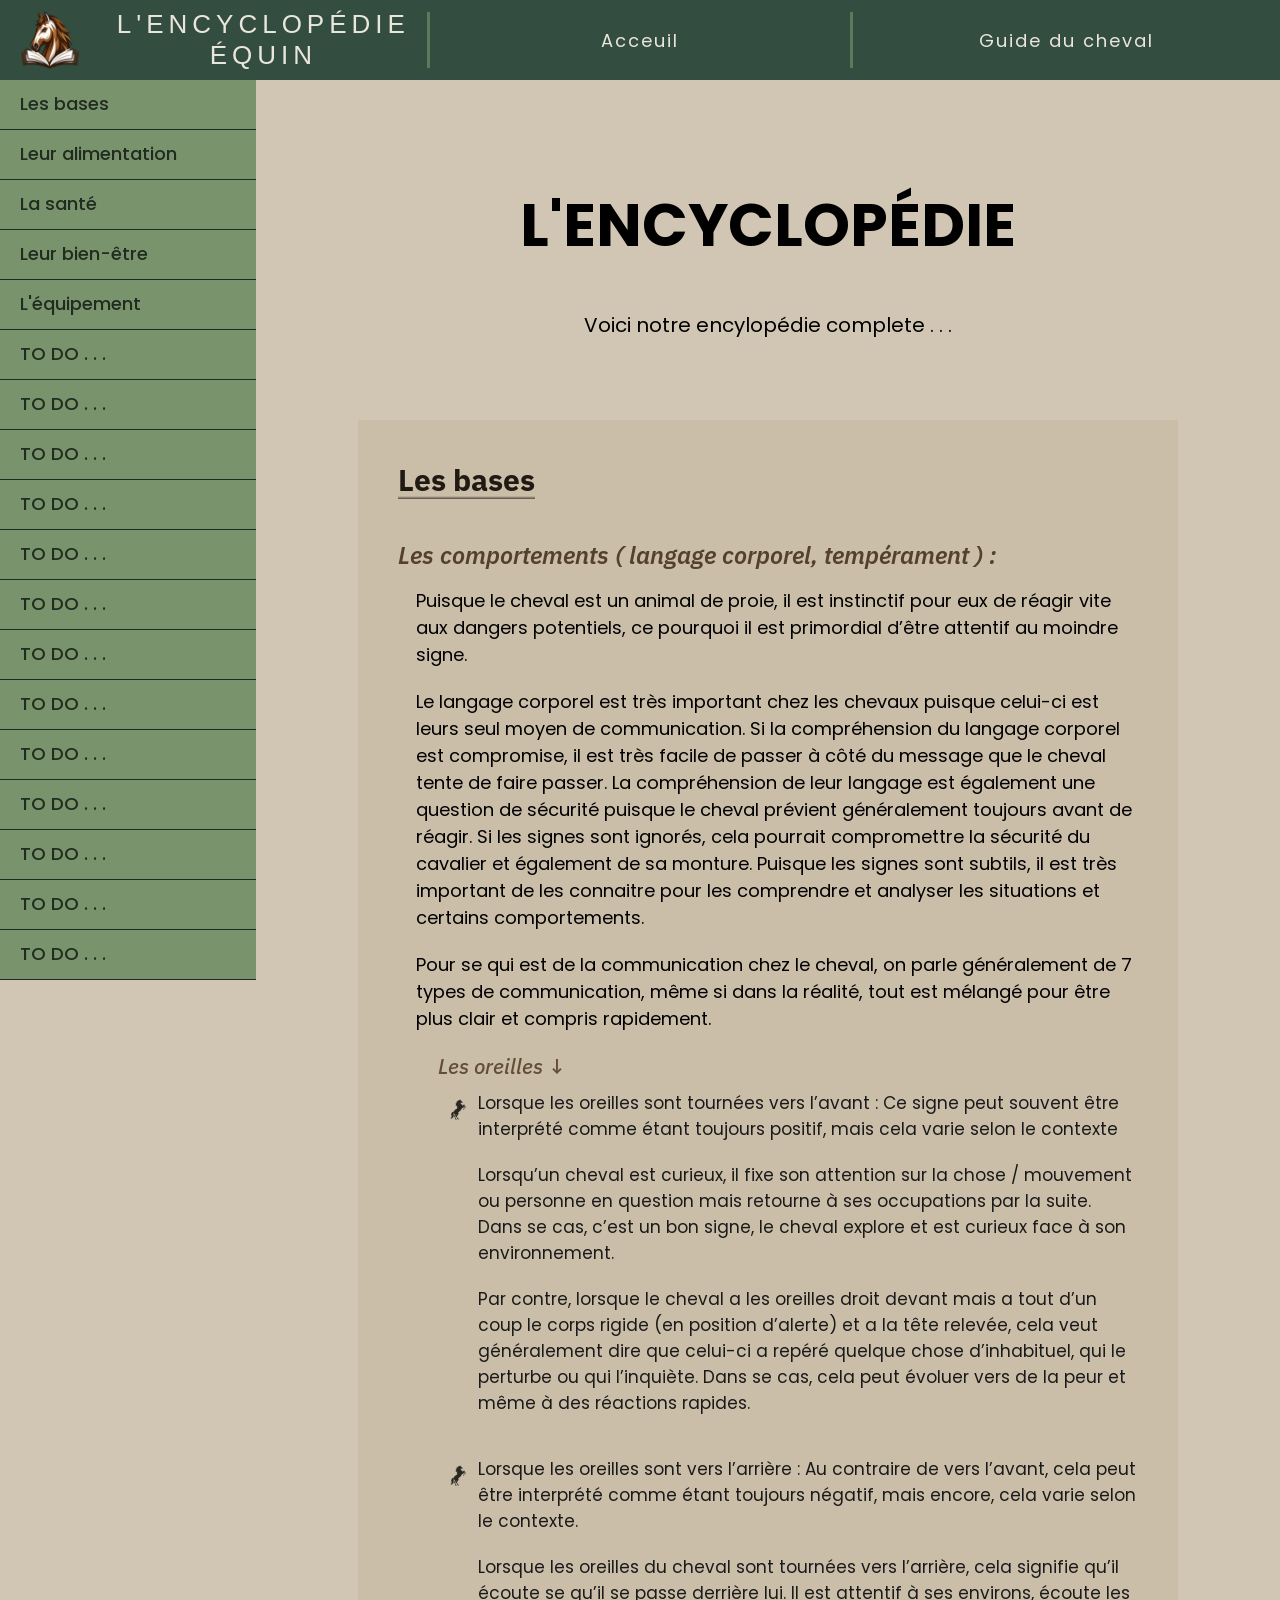
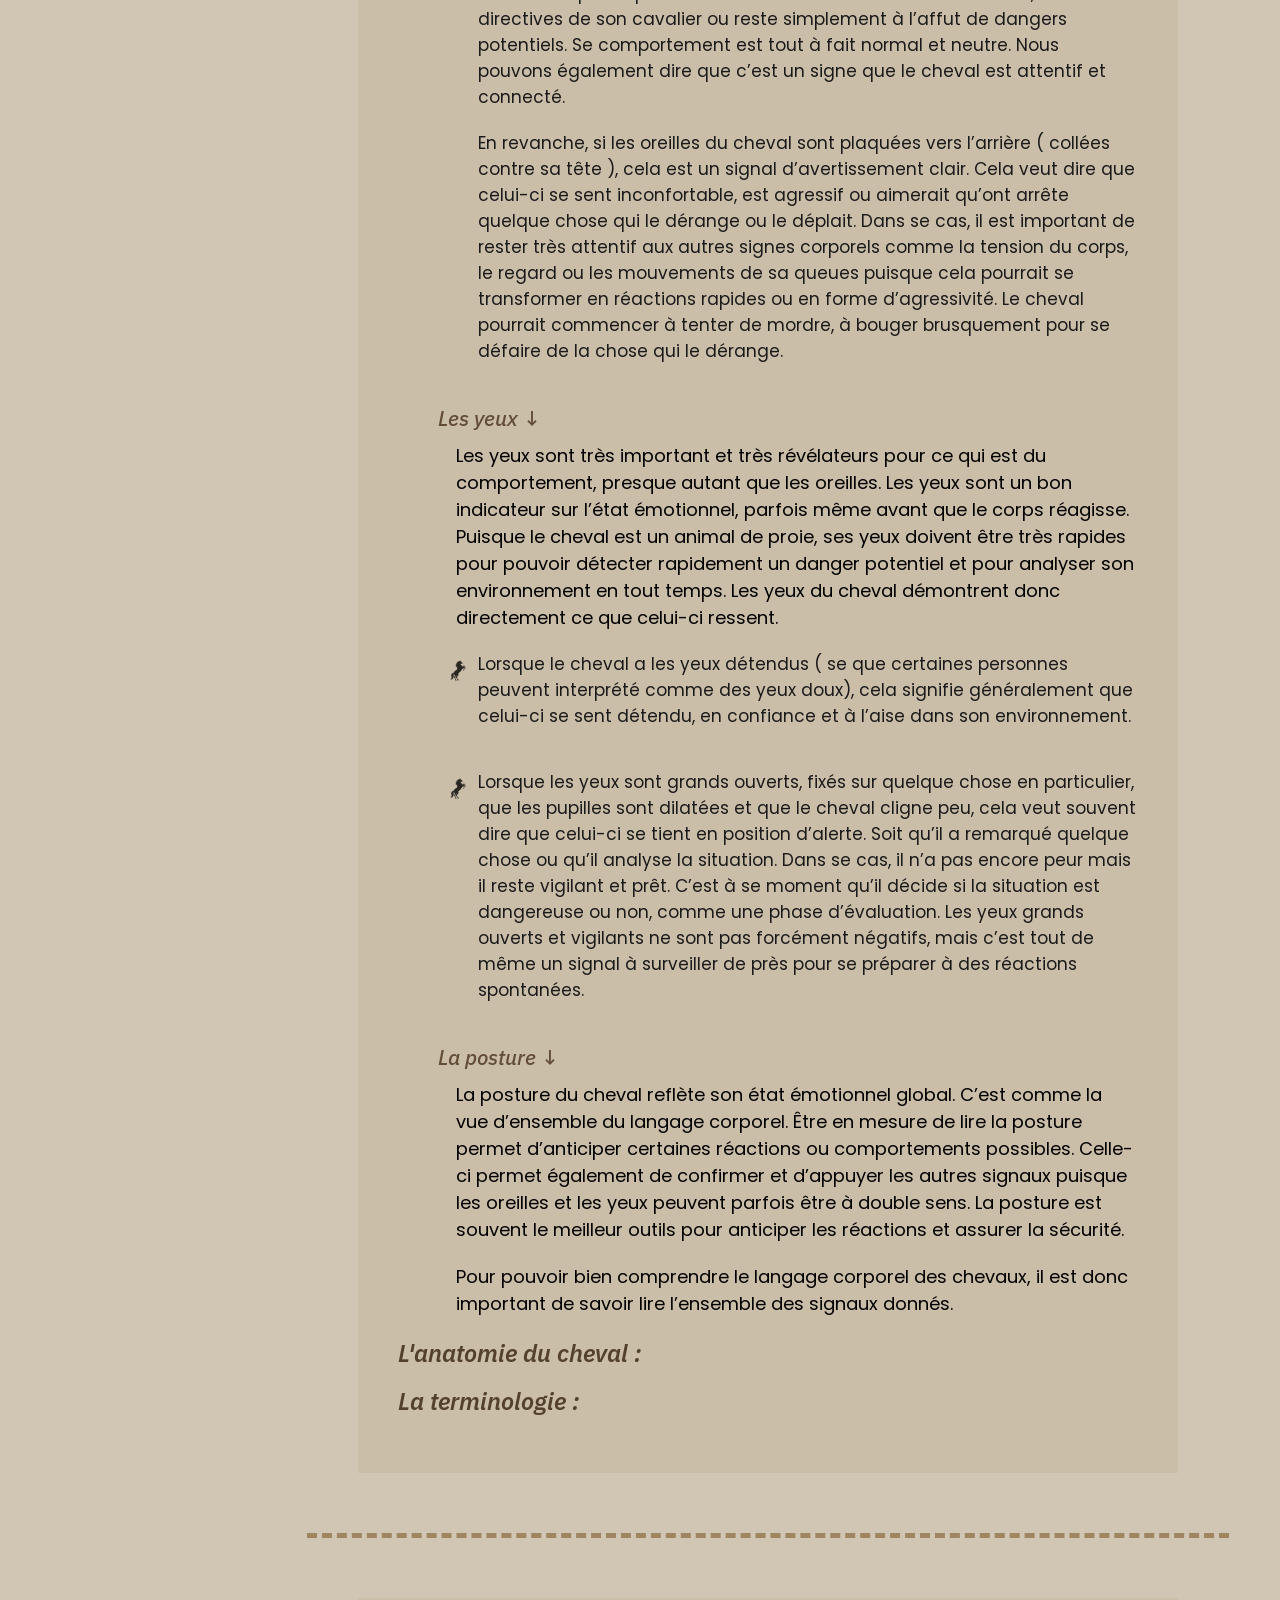
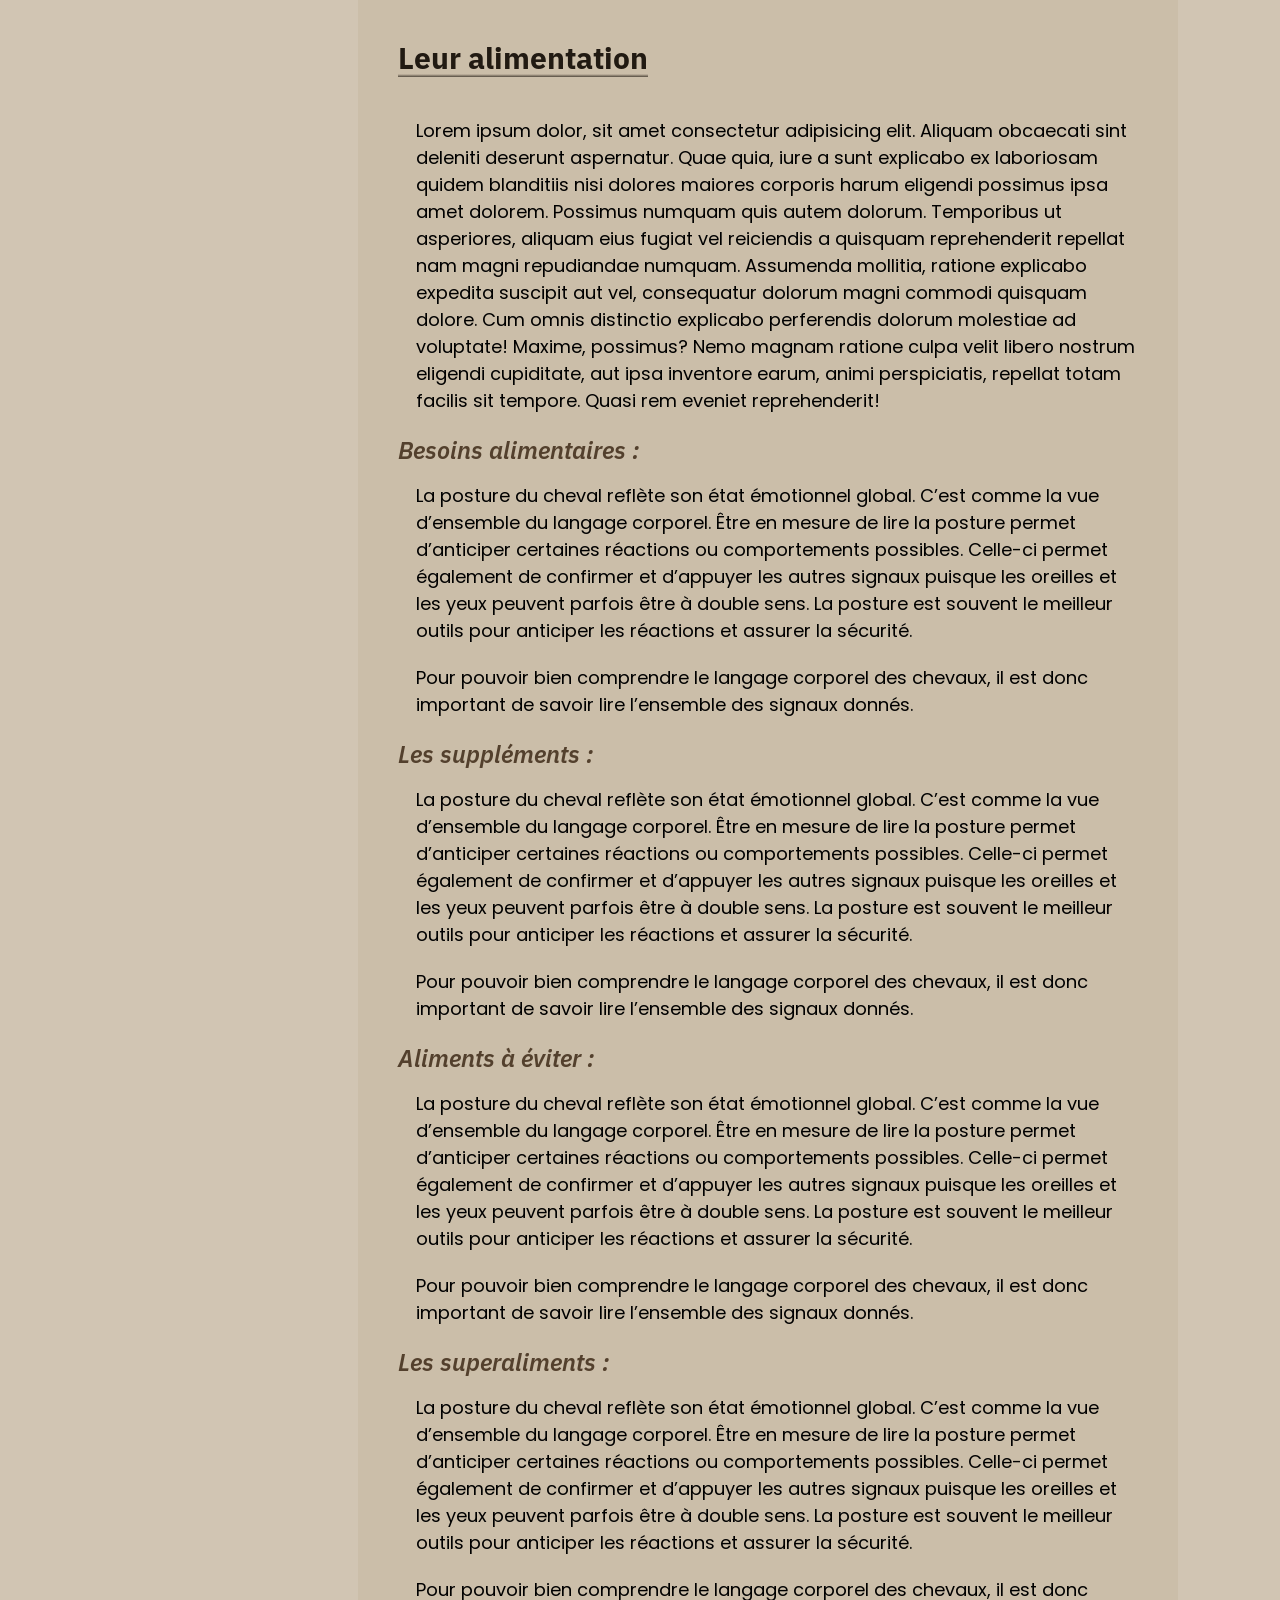
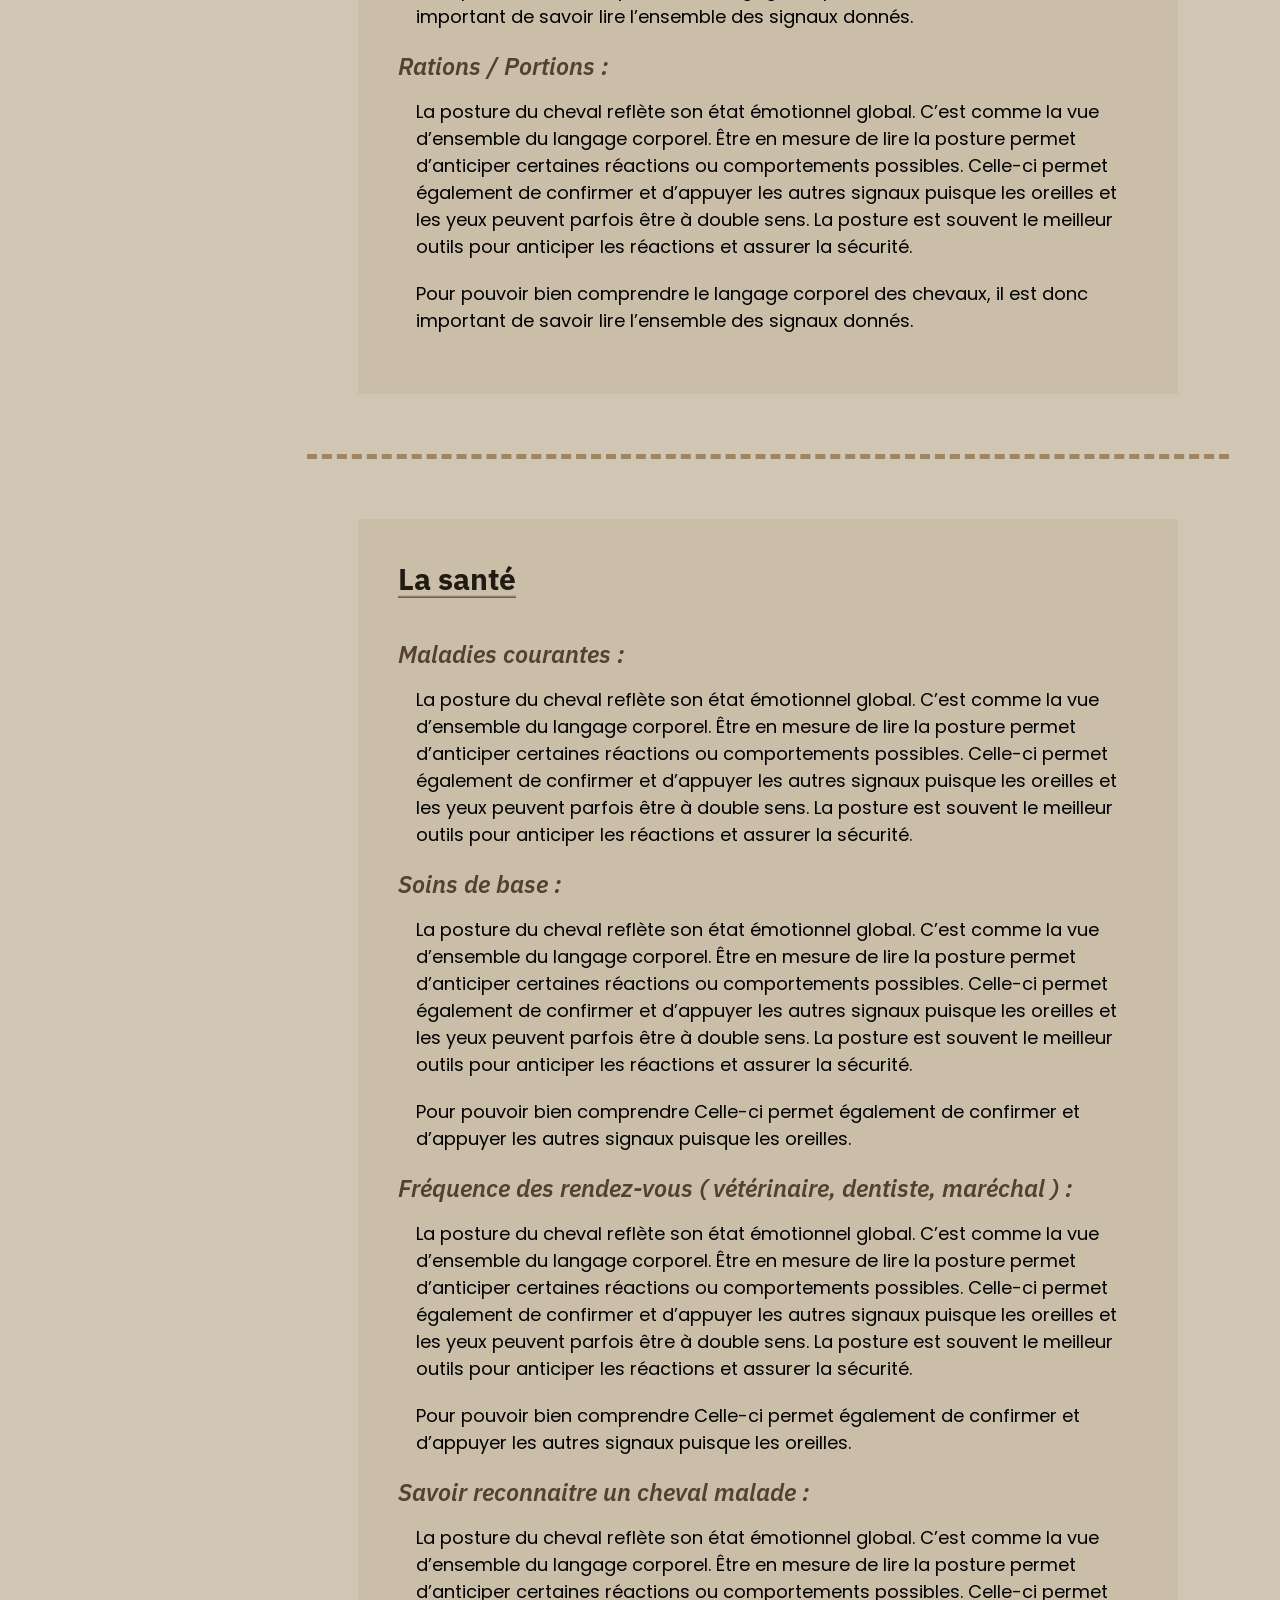
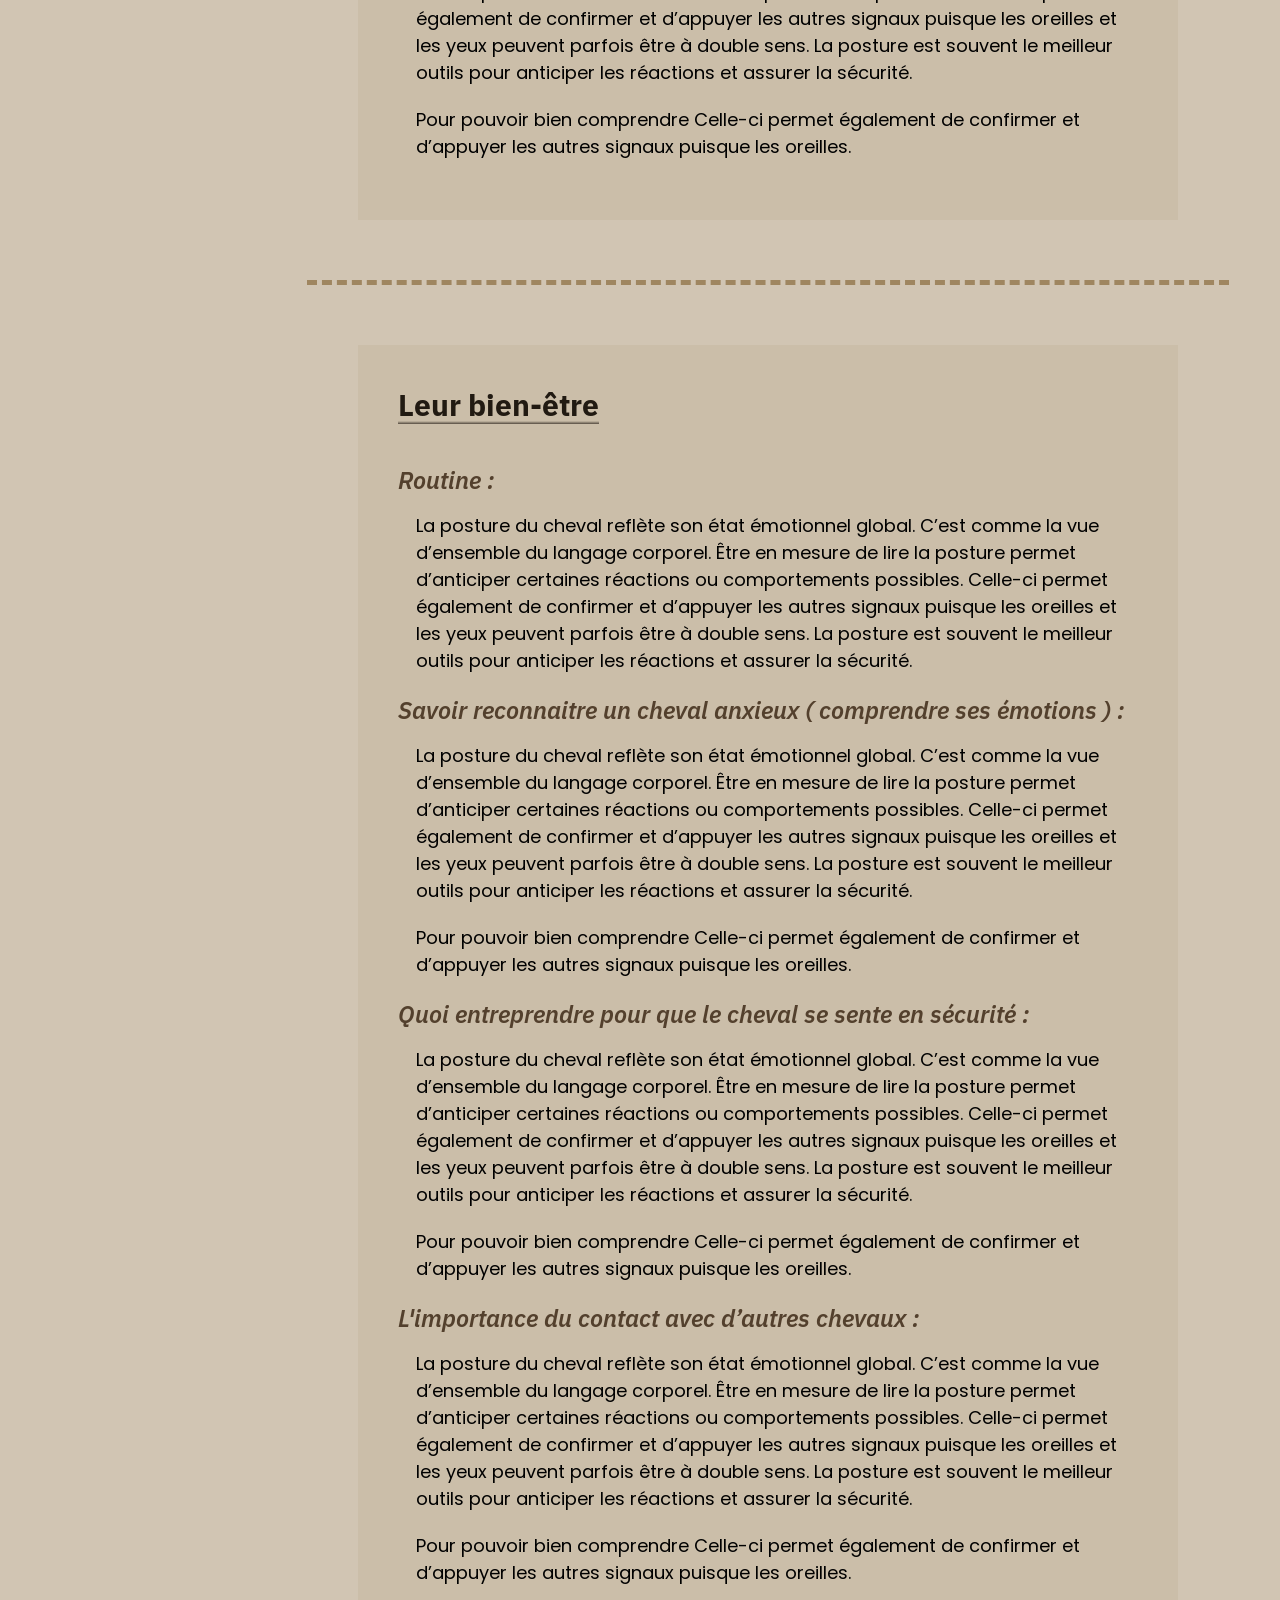
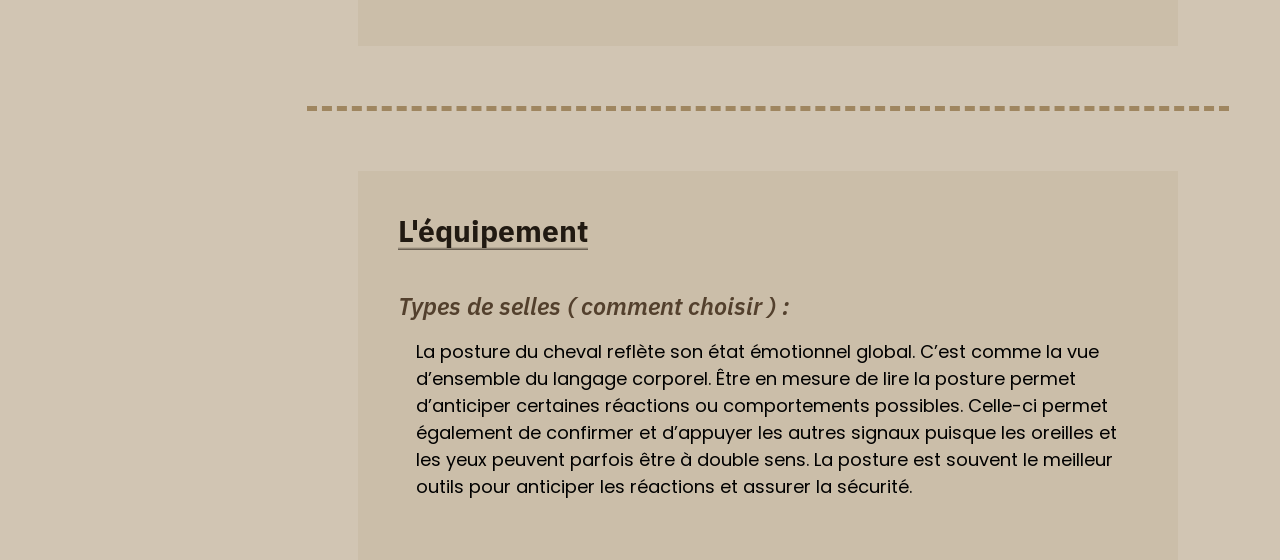
==== guide-du-cheval.html @ 33120d06 "Add files via upload" ====
<!DOCTYPE html>
<html lang="en">
<head>
    <meta charset="UTF-8">
    <meta name="viewport" content="width=device-width, initial-scale=1.0">
    <title>L'encyclopédie Équin</title>
    <link rel="icon" type="image/png" href="assets/main-logo.png">
    <link rel="stylesheet" href="css/main.css">
    <link rel="stylesheet" href="css/guide-du-cheval.css">
</head>
<body>
    <header>
        <nav class="nav-top">
            <div class="brand">
                <img src="assets/main-logo.png" >
                <p id="title">L'ENCYCLOPÉDIE ÉQUIN</p>
            </div>
            <a class="nav-links" href="index.html">Acceuil</a>
            <a class="nav-links" href="guide-du-cheval.html">Guide du cheval</a>
        </nav>
    </header>

    <div class="content-wrapper">
        <aside>
            <nav class="nav-side">
                <ul>
                    <li><a href="#les-bases">Les bases</a></li>
                    <li><a href="#alimentation">Leur alimentation</a></li>
                    <li><a href="#santé">La santé</a></li>
                    <li><a href="#bien-etre">Leur bien-être</a></li>
                    <li><a href="#équipement">L'équipement</a></li>
                    <li><a href="">TO DO . . .</a></li>
                    <li><a href="">TO DO . . .</a></li>
                    <li><a href="">TO DO . . .</a></li>
                    <li><a href="">TO DO . . .</a></li>
                    <li><a href="">TO DO . . .</a></li>
                    <li><a href="">TO DO . . .</a></li>
                    <li><a href="">TO DO . . .</a></li>
                    <li><a href="">TO DO . . .</a></li>
                    <li><a href="">TO DO . . .</a></li>
                    <li><a href="">TO DO . . .</a></li>
                    <li><a href="">TO DO . . .</a></li>
                    <li><a href="">TO DO . . .</a></li>
                    <li><a href="">TO DO . . .</a></li>
                    <li><a href="">TO DO . . .</a></li>
                    <li><a href="">TO DO . . .</a></li>
                    <li><a href="">TO DO . . .</a></li>
                    <li><a href="">TO DO . . .</a></li>
                    <li><a href="">TO DO . . .</a></li>
                    <li><a href="">TO DO . . .</a></li>
                    <li><a href="">TO DO . . .</a></li>
                    <li><a href="">TO DO . . .</a></li>
                    <li><a href="">TO DO . . .</a></li>
                    <li><a href="">TO DO . . .</a></li>
                    <li><a href="">TO DO . . .</a></li>
                    <li><a href="">TO DO . . .</a></li>
                    <li><a href="">TO DO . . .</a></li>
                    <li><a href="">TO DO . . .</a></li>
                    <li><a href="">TO DO . . .</a></li>
                    <li><a href="">TO DO . . .</a></li>
                    <li><a href="">TO DO . . .</a></li>
                    <li><a href="">TO DO . . .</a></li>
                    <li><a href="">TO DO . . .</a></li>
                    <li><a href="">TO DO . . .</a></li>
                    <li><a href="">TO DO . . .</a></li>
                    <li><a href="">TO DO . . .</a></li>
                    <li><a href="">TO DO . . .</a></li>
                    <li><a href="">TO DO . . .</a></li>
                    <li><a href="">TO DO . . .</a></li>
                    <li><a href="">TO DO . . .</a></li>
                    <li><a href="">TO DO . . .</a></li>
                    <li><a href="">TO DO . . .</a></li>
                    <li><a href="">TO DO . . .</a></li>
                    <li><a href="">TO DO . . .</a></li>
                    <li><a href="">TO DO . . .</a></li>
                    <li><a href="">TO DO . . .</a></li>
                    <li><a href="">TO DO . . .</a></li>
                    <li><a href="">TO DO . . .</a></li>
                    <li><a href="">TO DO . . .</a></li>
                    <li><a href="">TO DO . . .</a></li>
                    <li><a href="">TO DO . . .</a></li>
                    <li><a href="">TO DO . . .</a></li>
                    <li><a href="">TO DO . . .</a></li>
                    <li><a href="">TO DO . . .</a></li>
                    <li><a href="">TO DO . . .</a></li>
                    <li><a href="">TO DO . . .</a></li>
                    <li><a href="">TO DO . . .</a></li>
                    <li><a href="">TO DO . . .</a></li>
                    <li><a href="">TO DO . . .</a></li>
                    <li><a href="">TO DO . . .</a></li>
                    <li><a href="">TO DO . . .</a></li>
                    <li><a href="">TO DO . . .</a></li>
                    <li><a href="">TO DO . . .</a></li>
                    <li><a href="">TO DO . . .</a></li>
                    <li><a href="">TO DO . . .</a></li>
                    <li><a href="">TO DO . . .</a></li>
                    <li><a href="">TO DO . . .</a></li>
                    <li><a href="">TO DO . . .</a></li>
                    <li><a href="">TO DO . . .</a></li>
                    <li><a href="">TO DO . . .</a></li>
                    <li><a href="">TO DO . . .</a></li>
                    
                </ul>    
            </nav>
        </aside>

        <main>  
            <h1>L'ENCYCLOPÉDIE</h1>
            <p class="text-encylopédie-pres">Voici notre encylopédie complete . . .</p>

            <section class="section-text" id="les-bases" >
                <h2>Les bases</h2>

                <h3>Les comportements ( langage corporel, tempérament ) :</h3>
                <p class="text">Puisque le cheval est un animal de proie, il est instinctif pour eux de réagir vite aux dangers potentiels, ce pourquoi il est primordial d’être attentif au moindre signe.</p>
                <p class="text">Le langage corporel est très important chez les chevaux puisque celui-ci est leurs seul moyen de communication. Si la compréhension du langage corporel est compromise, il est très facile de passer à côté du message que le cheval tente de faire passer. La compréhension de leur langage est également une question de sécurité puisque le cheval prévient généralement toujours avant de réagir. Si les signes sont ignorés, cela pourrait compromettre la sécurité du cavalier et également de sa monture. Puisque les signes sont subtils, il est très important de les connaitre pour les comprendre et analyser les situations et certains comportements.</p>
                <p class="text">Pour se qui est de la communication chez le cheval, on parle généralement de 7 types de communication, même si dans la réalité, tout est mélangé pour être plus clair et compris rapidement.</p>
                <div class="sub-section">
                    <h4>Les oreilles</h4>
                    <ul>
                        <li>
                            <p>Lorsque les oreilles sont tournées vers l’avant : Ce signe peut souvent être interprété comme étant toujours positif, mais cela varie selon le contexte</p>
                            <p>Lorsqu’un cheval est curieux, il fixe son attention sur la chose / mouvement ou personne en question mais retourne à ses occupations par la suite. Dans se cas, c’est un bon signe, le cheval explore et est curieux face à son environnement.</p>
                            <p>Par contre, lorsque le cheval a les oreilles droit devant mais a tout d’un coup le corps rigide (en position d’alerte) et a la tête relevée, cela veut généralement dire que celui-ci a repéré quelque chose d’inhabituel, qui le perturbe ou qui l’inquiète. Dans se cas, cela peut évoluer vers de la peur et même à des réactions rapides.</p>
                        </li>
                        <li>
                            <p>Lorsque les oreilles sont vers l’arrière : Au contraire de vers l’avant, cela peut être interprété comme étant toujours négatif, mais encore, cela varie selon le contexte.</p>
                            <p>Lorsque les oreilles du cheval sont tournées vers l’arrière, cela signifie qu’il écoute se qu’il se passe derrière lui. Il est attentif à ses environs, écoute les directives de son cavalier ou reste simplement à l’affut de dangers potentiels. Se comportement est tout à fait normal et neutre. Nous pouvons également dire que c’est un signe que le cheval est attentif et connecté.</p>
                            <p>En revanche, si les oreilles du cheval sont plaquées vers l’arrière ( collées contre sa tête ), cela est un signal d’avertissement clair. Cela veut dire que celui-ci se sent inconfortable, est agressif ou aimerait qu’ont arrête quelque chose qui le dérange ou le déplait. Dans se cas, il est important de rester très attentif aux autres signes corporels comme la tension du corps, le regard ou les mouvements de sa queues puisque cela pourrait se transformer en réactions rapides ou en forme d’agressivité. Le cheval pourrait commencer à tenter de mordre, à bouger brusquement pour se défaire de la chose qui le dérange.</p>
                        </li>
                    </ul>
                </div>
                <div class="sub-section">
                    <h4>Les yeux</h4>
                    <ul>
                        <p>Les yeux sont très important et très révélateurs pour ce qui est du comportement, presque autant que les oreilles. Les yeux sont un bon indicateur sur l’état émotionnel, parfois même avant que le corps réagisse. Puisque le cheval est un animal de proie, ses yeux doivent être très rapides pour pouvoir détecter rapidement un danger potentiel et pour analyser son environnement en tout temps. Les yeux du cheval démontrent donc directement ce que celui-ci ressent.</p>
                        <li>
                            <p>Lorsque le cheval a les yeux détendus ( se que certaines personnes peuvent interprété comme des yeux doux), cela signifie généralement que celui-ci se sent détendu, en confiance et à l’aise dans son environnement.</p>
                        </li>
                        <li>
                            <p>Lorsque les yeux sont grands ouverts, fixés sur quelque chose en particulier, que les pupilles sont dilatées et que le cheval cligne peu, cela veut souvent dire que celui-ci se tient en position d’alerte. Soit qu’il a remarqué quelque chose ou qu’il analyse la situation. Dans se cas, il n’a pas encore peur mais il reste vigilant et prêt. C’est à se moment qu’il décide si la situation est dangereuse ou non, comme une phase d’évaluation. Les yeux grands ouverts et vigilants ne sont pas forcément négatifs, mais c’est tout de même un signal à surveiller de près pour se préparer à des réactions spontanées.</p>
                        </li>
                    </ul>
                </div>
                <div class="sub-section">
                    <h4>La posture</h4>
                    <p>La posture du cheval reflète son état émotionnel global. C’est comme la vue d’ensemble du langage corporel. Être en mesure de lire la posture permet d’anticiper certaines réactions ou comportements possibles. Celle-ci permet également de confirmer et d’appuyer les autres signaux puisque les oreilles et les yeux peuvent parfois être à double sens. La posture est souvent le meilleur outils pour anticiper les réactions et assurer la sécurité.</p>
                    <p>Pour pouvoir bien comprendre le langage corporel des chevaux, il est donc important de savoir lire l’ensemble des signaux donnés.</p>   
                </div>
                <h3>L'anatomie du cheval :</h3>
                <h3>La terminologie :</h3>
            </section>

            <hr>

            <section id="alimentation" class="section-text">
                <h2>Leur alimentation</h2>
                <p class="text">Lorem ipsum dolor, sit amet consectetur adipisicing elit. Aliquam obcaecati sint deleniti deserunt aspernatur. Quae quia, iure a sunt explicabo ex laboriosam quidem blanditiis nisi dolores maiores corporis harum eligendi possimus ipsa amet dolorem. Possimus numquam quis autem dolorum. Temporibus ut asperiores, aliquam eius fugiat vel reiciendis a quisquam reprehenderit repellat nam magni repudiandae numquam. Assumenda mollitia, ratione explicabo expedita suscipit aut vel, consequatur dolorum magni commodi quisquam dolore. Cum omnis distinctio explicabo perferendis dolorum molestiae ad voluptate! Maxime, possimus? Nemo magnam ratione culpa velit libero nostrum eligendi cupiditate, aut ipsa inventore earum, animi perspiciatis, repellat totam facilis sit tempore. Quasi rem eveniet reprehenderit!</p>
                
                <h3>Besoins alimentaires :</h3>
                <p>La posture du cheval reflète son état émotionnel global. C’est comme la vue d’ensemble du langage corporel. Être en mesure de lire la posture permet d’anticiper certaines réactions ou comportements possibles. Celle-ci permet également de confirmer et d’appuyer les autres signaux puisque les oreilles et les yeux peuvent parfois être à double sens. La posture est souvent le meilleur outils pour anticiper les réactions et assurer la sécurité.</p>
                <p>Pour pouvoir bien comprendre le langage corporel des chevaux, il est donc important de savoir lire l’ensemble des signaux donnés.</p>   
                
                
                <h3>Les suppléments :</h3>
                <p>La posture du cheval reflète son état émotionnel global. C’est comme la vue d’ensemble du langage corporel. Être en mesure de lire la posture permet d’anticiper certaines réactions ou comportements possibles. Celle-ci permet également de confirmer et d’appuyer les autres signaux puisque les oreilles et les yeux peuvent parfois être à double sens. La posture est souvent le meilleur outils pour anticiper les réactions et assurer la sécurité.</p>
                <p>Pour pouvoir bien comprendre le langage corporel des chevaux, il est donc important de savoir lire l’ensemble des signaux donnés.</p>   
            
            
                <h3>Aliments à éviter :</h3>
                <p>La posture du cheval reflète son état émotionnel global. C’est comme la vue d’ensemble du langage corporel. Être en mesure de lire la posture permet d’anticiper certaines réactions ou comportements possibles. Celle-ci permet également de confirmer et d’appuyer les autres signaux puisque les oreilles et les yeux peuvent parfois être à double sens. La posture est souvent le meilleur outils pour anticiper les réactions et assurer la sécurité.</p>
                <p>Pour pouvoir bien comprendre le langage corporel des chevaux, il est donc important de savoir lire l’ensemble des signaux donnés.</p>   
            
            
                <h3>Les superaliments :</h3>
                <p>La posture du cheval reflète son état émotionnel global. C’est comme la vue d’ensemble du langage corporel. Être en mesure de lire la posture permet d’anticiper certaines réactions ou comportements possibles. Celle-ci permet également de confirmer et d’appuyer les autres signaux puisque les oreilles et les yeux peuvent parfois être à double sens. La posture est souvent le meilleur outils pour anticiper les réactions et assurer la sécurité.</p>
                <p>Pour pouvoir bien comprendre le langage corporel des chevaux, il est donc important de savoir lire l’ensemble des signaux donnés.</p>   
            
            
                <h3>Rations / Portions :</h3>
                <p>La posture du cheval reflète son état émotionnel global. C’est comme la vue d’ensemble du langage corporel. Être en mesure de lire la posture permet d’anticiper certaines réactions ou comportements possibles. Celle-ci permet également de confirmer et d’appuyer les autres signaux puisque les oreilles et les yeux peuvent parfois être à double sens. La posture est souvent le meilleur outils pour anticiper les réactions et assurer la sécurité.</p>
                <p>Pour pouvoir bien comprendre le langage corporel des chevaux, il est donc important de savoir lire l’ensemble des signaux donnés.</p>      
            </section>

            <hr>

            <section id="santé" class="section-text">
                <h2>La santé</h2>
                
                <h3>Maladies courantes :</h3>
                <p>La posture du cheval reflète son état émotionnel global. C’est comme la vue d’ensemble du langage corporel. Être en mesure de lire la posture permet d’anticiper certaines réactions ou comportements possibles. Celle-ci permet également de confirmer et d’appuyer les autres signaux puisque les oreilles et les yeux peuvent parfois être à double sens. La posture est souvent le meilleur outils pour anticiper les réactions et assurer la sécurité.</p> 
                
                <h3>Soins de base :</h3>
                <p>La posture du cheval reflète son état émotionnel global. C’est comme la vue d’ensemble du langage corporel. Être en mesure de lire la posture permet d’anticiper certaines réactions ou comportements possibles. Celle-ci permet également de confirmer et d’appuyer les autres signaux puisque les oreilles et les yeux peuvent parfois être à double sens. La posture est souvent le meilleur outils pour anticiper les réactions et assurer la sécurité.</p>
                <p>Pour pouvoir bien comprendre Celle-ci permet également de confirmer et d’appuyer les autres signaux puisque les oreilles.</p>

                <h3>Fréquence des rendez-vous ( vétérinaire, dentiste, maréchal ) :</h3>
                <p>La posture du cheval reflète son état émotionnel global. C’est comme la vue d’ensemble du langage corporel. Être en mesure de lire la posture permet d’anticiper certaines réactions ou comportements possibles. Celle-ci permet également de confirmer et d’appuyer les autres signaux puisque les oreilles et les yeux peuvent parfois être à double sens. La posture est souvent le meilleur outils pour anticiper les réactions et assurer la sécurité.</p>
                <p>Pour pouvoir bien comprendre Celle-ci permet également de confirmer et d’appuyer les autres signaux puisque les oreilles.</p>
                
                <h3>Savoir reconnaitre un cheval malade :</h3>
                <p>La posture du cheval reflète son état émotionnel global. C’est comme la vue d’ensemble du langage corporel. Être en mesure de lire la posture permet d’anticiper certaines réactions ou comportements possibles. Celle-ci permet également de confirmer et d’appuyer les autres signaux puisque les oreilles et les yeux peuvent parfois être à double sens. La posture est souvent le meilleur outils pour anticiper les réactions et assurer la sécurité.</p>
                <p>Pour pouvoir bien comprendre Celle-ci permet également de confirmer et d’appuyer les autres signaux puisque les oreilles.</p>

            </section>

            <hr>

            <section id="bien-etre" class="section-text">
                <h2>Leur bien-être</h2>
                
                <h3>Routine :</h3>
                <p>La posture du cheval reflète son état émotionnel global. C’est comme la vue d’ensemble du langage corporel. Être en mesure de lire la posture permet d’anticiper certaines réactions ou comportements possibles. Celle-ci permet également de confirmer et d’appuyer les autres signaux puisque les oreilles et les yeux peuvent parfois être à double sens. La posture est souvent le meilleur outils pour anticiper les réactions et assurer la sécurité.</p> 
                
                <h3>Savoir reconnaitre un cheval anxieux ( comprendre ses émotions ) :</h3>
                <p>La posture du cheval reflète son état émotionnel global. C’est comme la vue d’ensemble du langage corporel. Être en mesure de lire la posture permet d’anticiper certaines réactions ou comportements possibles. Celle-ci permet également de confirmer et d’appuyer les autres signaux puisque les oreilles et les yeux peuvent parfois être à double sens. La posture est souvent le meilleur outils pour anticiper les réactions et assurer la sécurité.</p>
                <p>Pour pouvoir bien comprendre Celle-ci permet également de confirmer et d’appuyer les autres signaux puisque les oreilles.</p>

                <h3>Quoi entreprendre pour que le cheval se sente en sécurité :</h3>
                <p>La posture du cheval reflète son état émotionnel global. C’est comme la vue d’ensemble du langage corporel. Être en mesure de lire la posture permet d’anticiper certaines réactions ou comportements possibles. Celle-ci permet également de confirmer et d’appuyer les autres signaux puisque les oreilles et les yeux peuvent parfois être à double sens. La posture est souvent le meilleur outils pour anticiper les réactions et assurer la sécurité.</p>
                <p>Pour pouvoir bien comprendre Celle-ci permet également de confirmer et d’appuyer les autres signaux puisque les oreilles.</p>
                
                <h3>L'importance du contact avec d’autres chevaux :</h3>
                <p>La posture du cheval reflète son état émotionnel global. C’est comme la vue d’ensemble du langage corporel. Être en mesure de lire la posture permet d’anticiper certaines réactions ou comportements possibles. Celle-ci permet également de confirmer et d’appuyer les autres signaux puisque les oreilles et les yeux peuvent parfois être à double sens. La posture est souvent le meilleur outils pour anticiper les réactions et assurer la sécurité.</p>
                <p>Pour pouvoir bien comprendre Celle-ci permet également de confirmer et d’appuyer les autres signaux puisque les oreilles.</p>
            </section>

            <hr>

            <section id="équipement" class="section-text">
                <h2>L'équipement</h2>
                
                <h3>Types de selles ( comment choisir ) :</h3>
                <p>La posture du cheval reflète son état émotionnel global. C’est comme la vue d’ensemble du langage corporel. Être en mesure de lire la posture permet d’anticiper certaines réactions ou comportements possibles. Celle-ci permet également de confirmer et d’appuyer les autres signaux puisque les oreilles et les yeux peuvent parfois être à double sens. La posture est souvent le meilleur outils pour anticiper les réactions et assurer la sécurité.</p>               
            </section>
        </main>
    </div>
    
    
</body>
</html>
---- css/main.css ----
@import url('https://fonts.googleapis.com/css2?family=Poppins:ital,wght@0,100;0,200;0,300;0,400;0,500;0,600;0,700;0,800;0,900;1,100;1,200;1,300;1,400;1,500;1,600;1,700;1,800;1,900&display=swap');

* {
    padding: 0;
    margin: 0;
    box-sizing: border-box;
}
html {
    font-size: 16px;
    font-family: Verdana, Geneva, Tahoma, sans-serif;
    scroll-behavior: smooth;
}
:root {
    --button-green: #3a5a40;
    --nav-green: #344e41;
    --border-green: #588157;
    --desaturated-green: #a3b18a;
    --cream-text: hsl(43, 26%, 89%);
    --footer-grey: rgb(187, 176, 157);
    --background-clr: hsl(36, 25%, 76%);
}

body {
    background: var(--background-clr);
}

/* NAV BARS */
.nav-top {
    height: 80px;
    width: 100%;

    display: grid;
    grid-template-columns: 1fr 1fr 1fr;

    align-items: center;
    justify-content: center;

    background-color: var(--nav-green);

    position: fixed;
    top: 0;

    z-index: 999;
}
.brand {
    display: flex;
    align-items: center;

    
    font-size: 1.3rem;
    font-weight: 300;
    letter-spacing: 5px;
    font-family:'Segoe UI', Tahoma, Geneva, Verdana, sans-serif;
    text-align: center;
    color: var(--cream-text);
}
.brand img {
    height: 80px;
    padding: 10px 20px;
   
}
.nav-links {
    min-width: 7em;
    height: 70%;

    /* For centering only */
    display: flex;
    align-items: center;
    justify-content: center;
    text-align: center; 

    border-left: 3px solid var(--border-green);
    border-right: 3px solid var(--border-green);
    
    background-color: var(--main-green);
    color: var(--cream-text);
    font-size: 0.9rem;
    font-weight: 400;
    font-family: Poppins, Verdana, Geneva, Tahoma, sans-serif;
    text-decoration: none;
    letter-spacing: .1rem;
    transition: all 0.1s ease;
    
}
.nav-links:hover {
    background-color: var(--button-green);
    font-size: .75rem;
    
}
.nav-links:last-of-type {
    border: none;
}

.nav-top ul {
    /*display: flex;*/
    list-style: none;
}



/* FOOTER */

footer {
    width: 100%;
    height: 60px;

    background-color: var(--footer-grey);
    color: rgb(99, 86, 59);
}
.footer-container {
    width: 100%;
    height: 100%;

    display: grid;
    grid-template-areas: 
    "logo space space space ";

    align-items: center;
}
.footer-container img {
    grid-area: "logo";

    filter: grayscale(1) opacity(0.7);
    margin-left: .5rem;
}
---- css/guide-du-cheval.css ----
@import url('https://fonts.googleapis.com/css2?family=Poppins:ital,wght@0,100;0,200;0,300;0,400;0,500;0,600;0,700;0,800;0,900;1,100;1,200;1,300;1,400;1,500;1,600;1,700;1,800;1,900&display=swap');
@import url('https://fonts.googleapis.com/css2?family=IBM+Plex+Sans:ital,wght@0,100..700;1,100..700&display=swap');

* {
    padding: 0;
    margin: 0;
    box-sizing: border-box;
}
html {
    font-size: 20px;
    font-family: Poppins, Verdana, Geneva, Tahoma, sans-serif;
}

:root {
    --button-green: #3a5a40;
    --nav-green: hsl(150, 20%, 25%);
    --side-nav-green-text: hsl(125, 15%, 15%);
    --side-nav-green-bg: hsl(100, 15%, 50%);
    --border-green: hsl(119, 15%, 42%);
    --desaturated-green: #a3b18a;
    --less-desaturated-green: hsl(100, 13%, 52%);
    --background-clr: hsl(36, 25%, 76%);
    --content-bg-clr: hsl(36, 25%, 73%);
    --cream-text: hsl(43, 26%, 89%);
}


.content-wrapper {
    display: flex;
    flex-direction: row;
    justify-content: space-between;

    align-items: stretch;

    margin-top: 100px;
}

aside {
    width: 20vw; 
    height: 100vh;  
}
.nav-side {
    width: 20vw; 
    height: 100vh;
    
    overflow-y: auto;
    position: fixed;
    top: 80px;
}
.nav-side a {
    min-height: 2.5rem;

    display: block;
    background-color: var(--side-nav-green-bg);
    padding: 0.5rem 1rem;
    text-decoration: none;
    color: var(--side-nav-green-text);
    font-size: 0.9rem;
    font-weight: 500;
    border-bottom: 1px solid var(--side-nav-green-text);

    transition: all 0.1s ease;
}
.nav-side a:hover{
    color: var(--cream-text);
}
.nav-side::-webkit-scrollbar {
    width: 12px;
    
}
.nav-side::-webkit-scrollbar-track {
    background: var(--border-green);
}
.nav-side::-webkit-scrollbar-thumb {
    border: 3px solid var(--border-green);
    background-color: var(--desaturated-green);
    border-radius: 10px;
}

/* MAIN CONTENT */

hr {
    border: none;
    border-top: 5px dashed hsl(36, 25%, 50%);
    margin: 3rem 0;
    width: 90%;
}

main {
    margin-left: 20vw;
    margin-top: 80px;
    min-width: 80vw;

    display: flex;
    flex-direction: column;
    align-items: center;
}

main h1 {
    font-size: 3rem;
}
main .text-encylopédie-pres {
    margin-top: 2rem;
    margin-bottom: 4rem;
}

main .section-text {
    width: 80%;

    scroll-margin-top: 35vh;

    background-color: var(--content-bg-clr);
    padding: 40px;
    
}
main .section-text h2{
    margin-bottom: 2rem;

    width: fit-content;

    color: hsl(30, 30%, 10%);
    font-family: "IBM Plex Sans";
    font-weight: 700;
    /*text-decoration: underline;*/

    background: linear-gradient(transparent 0%, transparent 80%, hsla(30, 30%, 10%, 70%) 100%);
    background-size: 100% 15px;
    background-repeat: no-repeat;
    background-position: left bottom;
    
}
main .section-text h3 {
    font-family: "IBM Plex Sans";
    font-size: 1.2rem;
    font-weight: 600;
    font-style: italic;
    
    color: hsl(30, 30%, 25%);

    margin-bottom: .8rem;
}
main .section-text h4 {
    font-family: "IBM Plex Sans";
    font-size: 1.05rem;
    font-weight: 500;
    font-style: italic;
    
    color: hsl(30, 30%, 30%);

    margin-bottom: 0.5rem;
}
main .section-text h4::after {
    content: " ↓"
}

main .section-text p {
    font-size: 0.9rem;
    margin-left: .9rem;
    margin-bottom: 1rem;
}
main .section-text .sub-section {
    margin-left: 2rem;
}
main .section-text .sub-section ul {
    list-style: none;
    
}
main .section-text .sub-section ul li {
    margin-bottom: 2rem;
}
main .section-text .sub-section ul li::before{
    content: "";
    position: absolute;
    
    width: 2rem;   /* size here */
    height: 2rem;

    background: url(../assets/dot-list-horse.png) no-repeat center;
    background-size: contain;

    filter: opacity(0.8);
}
main .section-text .sub-section ul li p {
    margin-left: 2rem;
    font-size: 0.85rem;
    color: hsl(0, 0%, 10%);
}
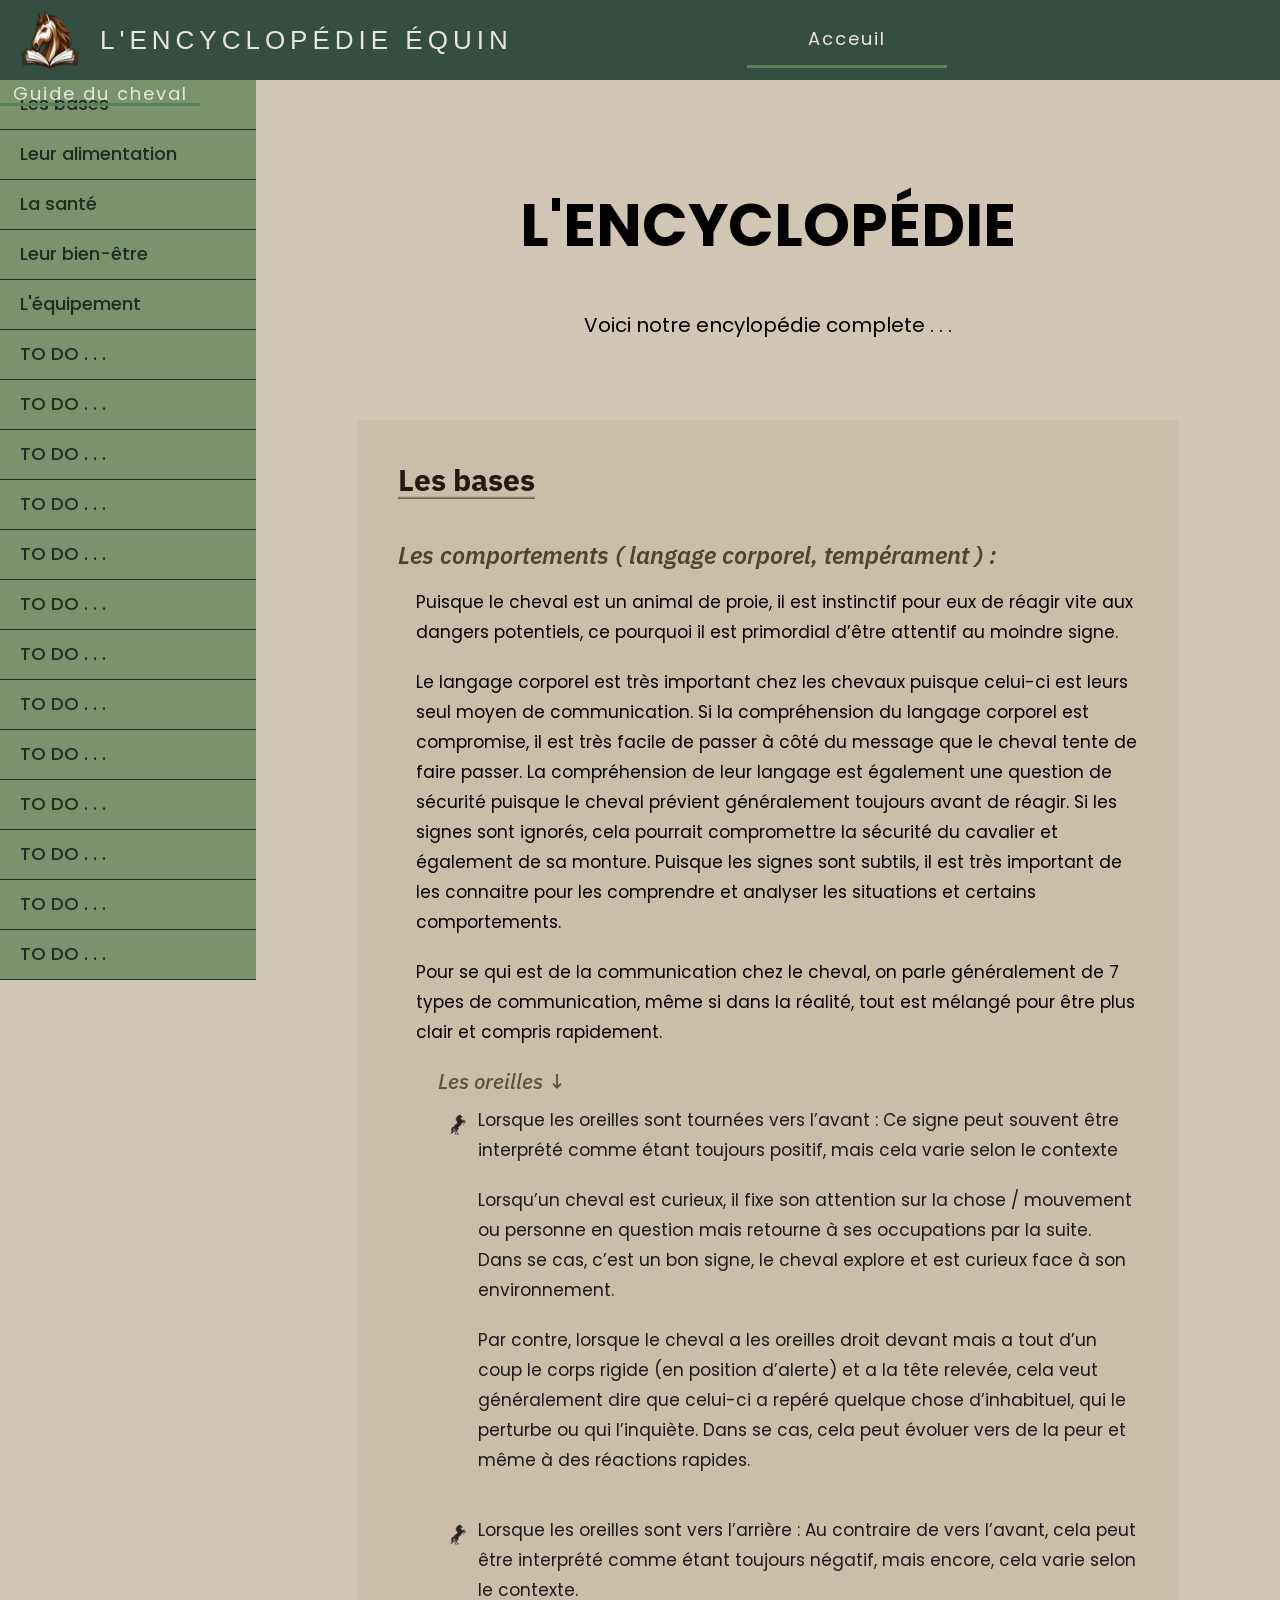
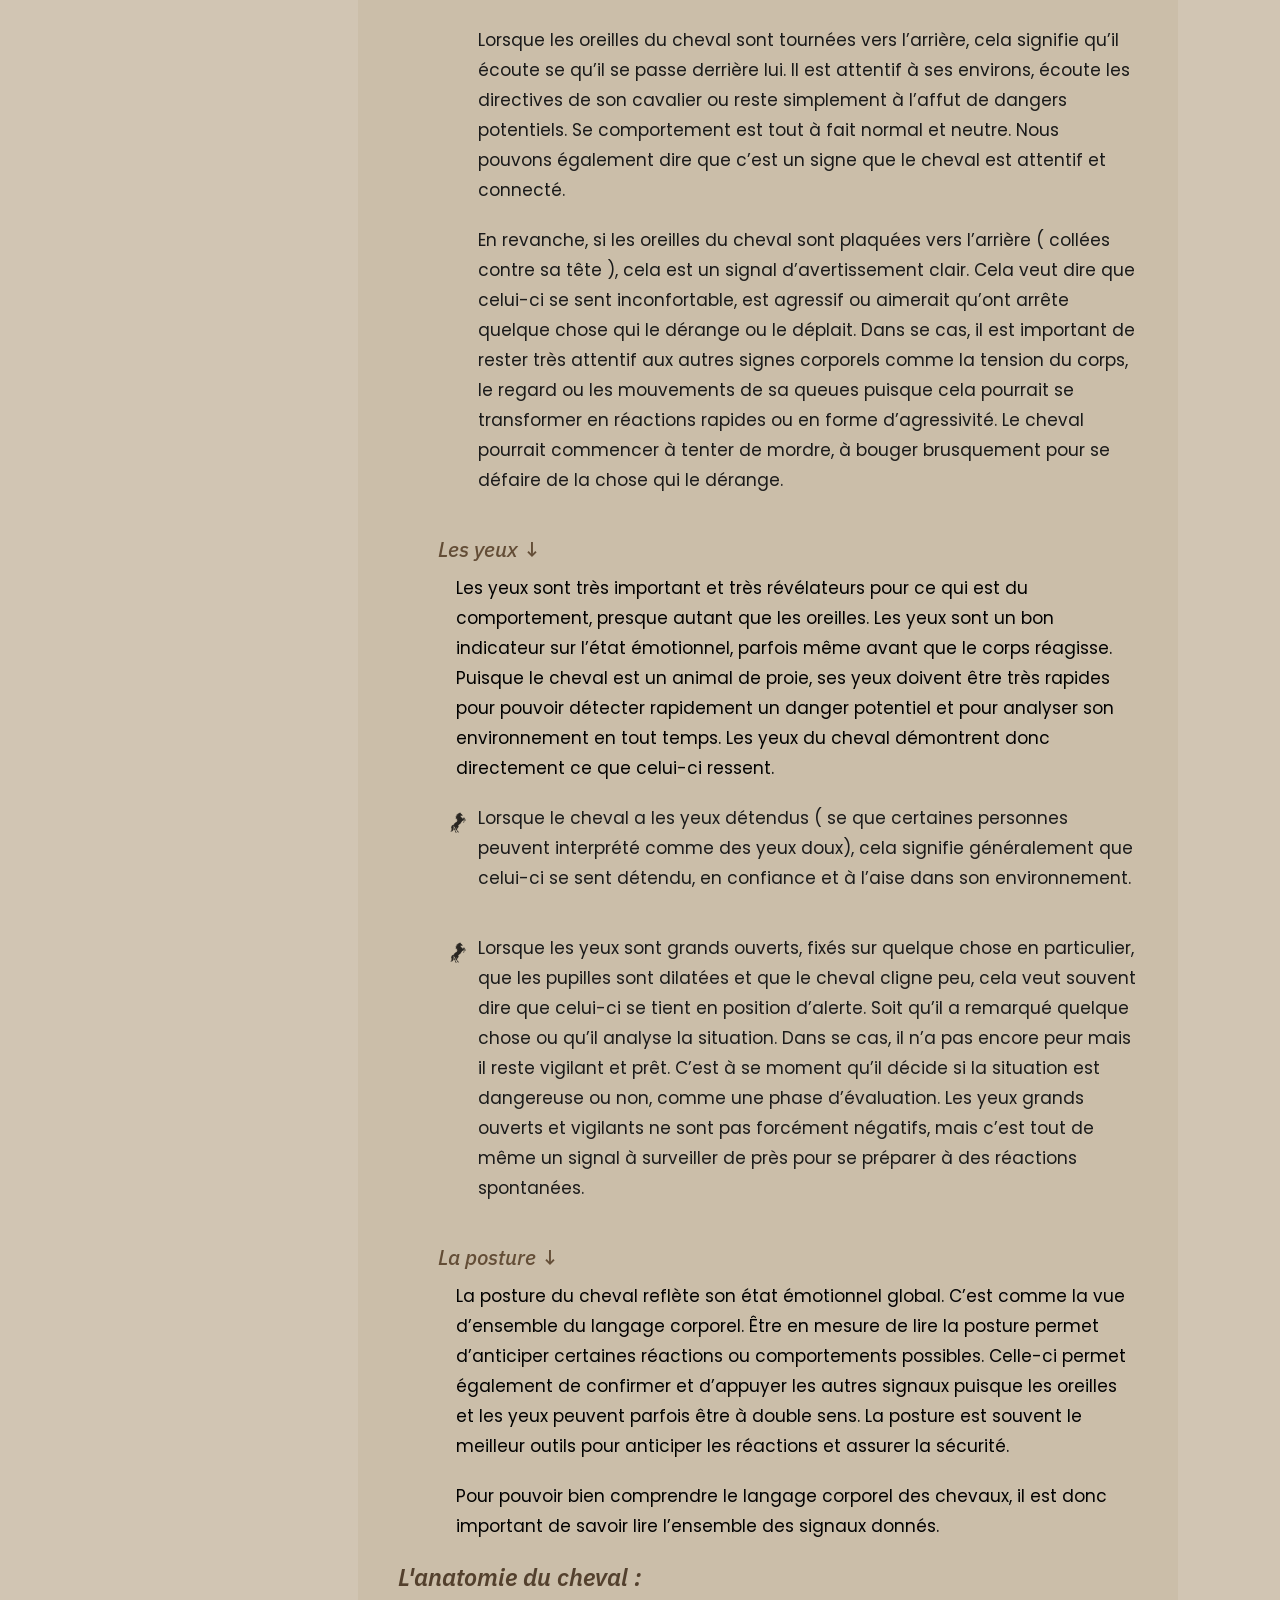
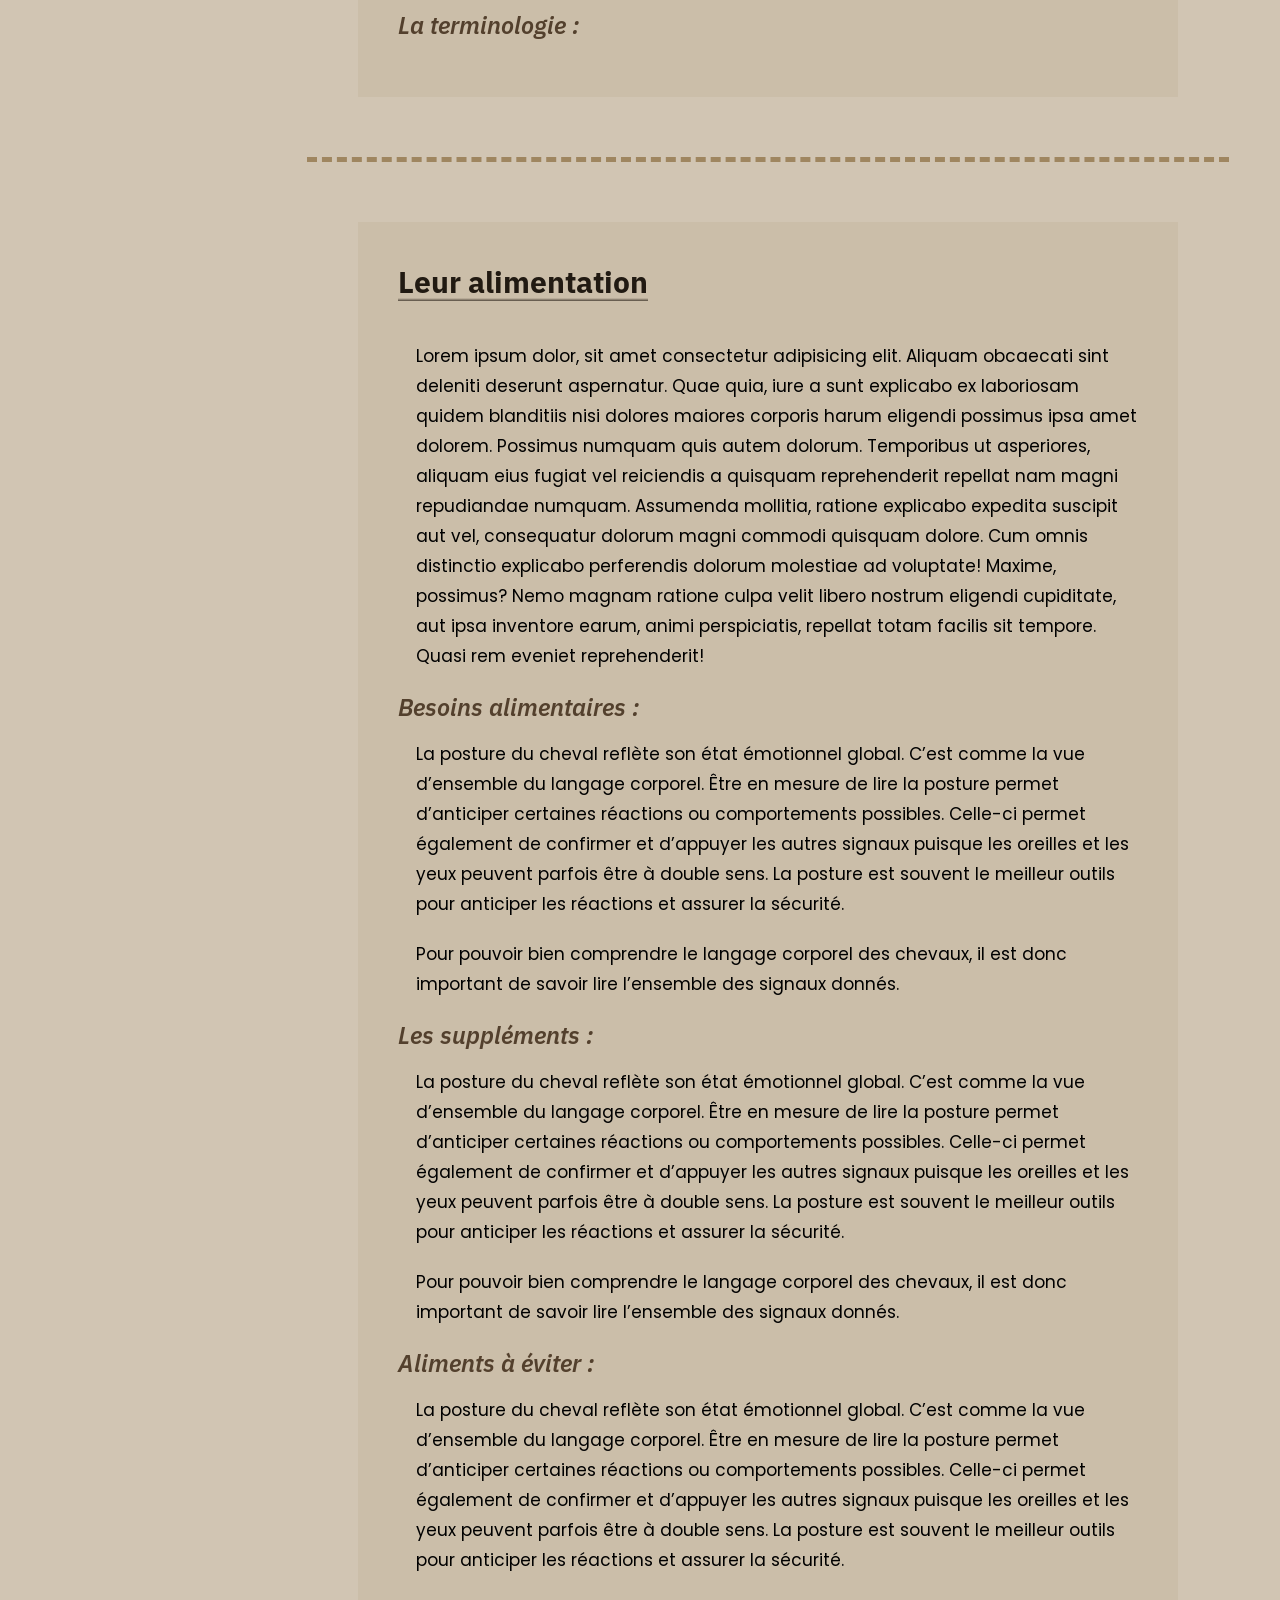
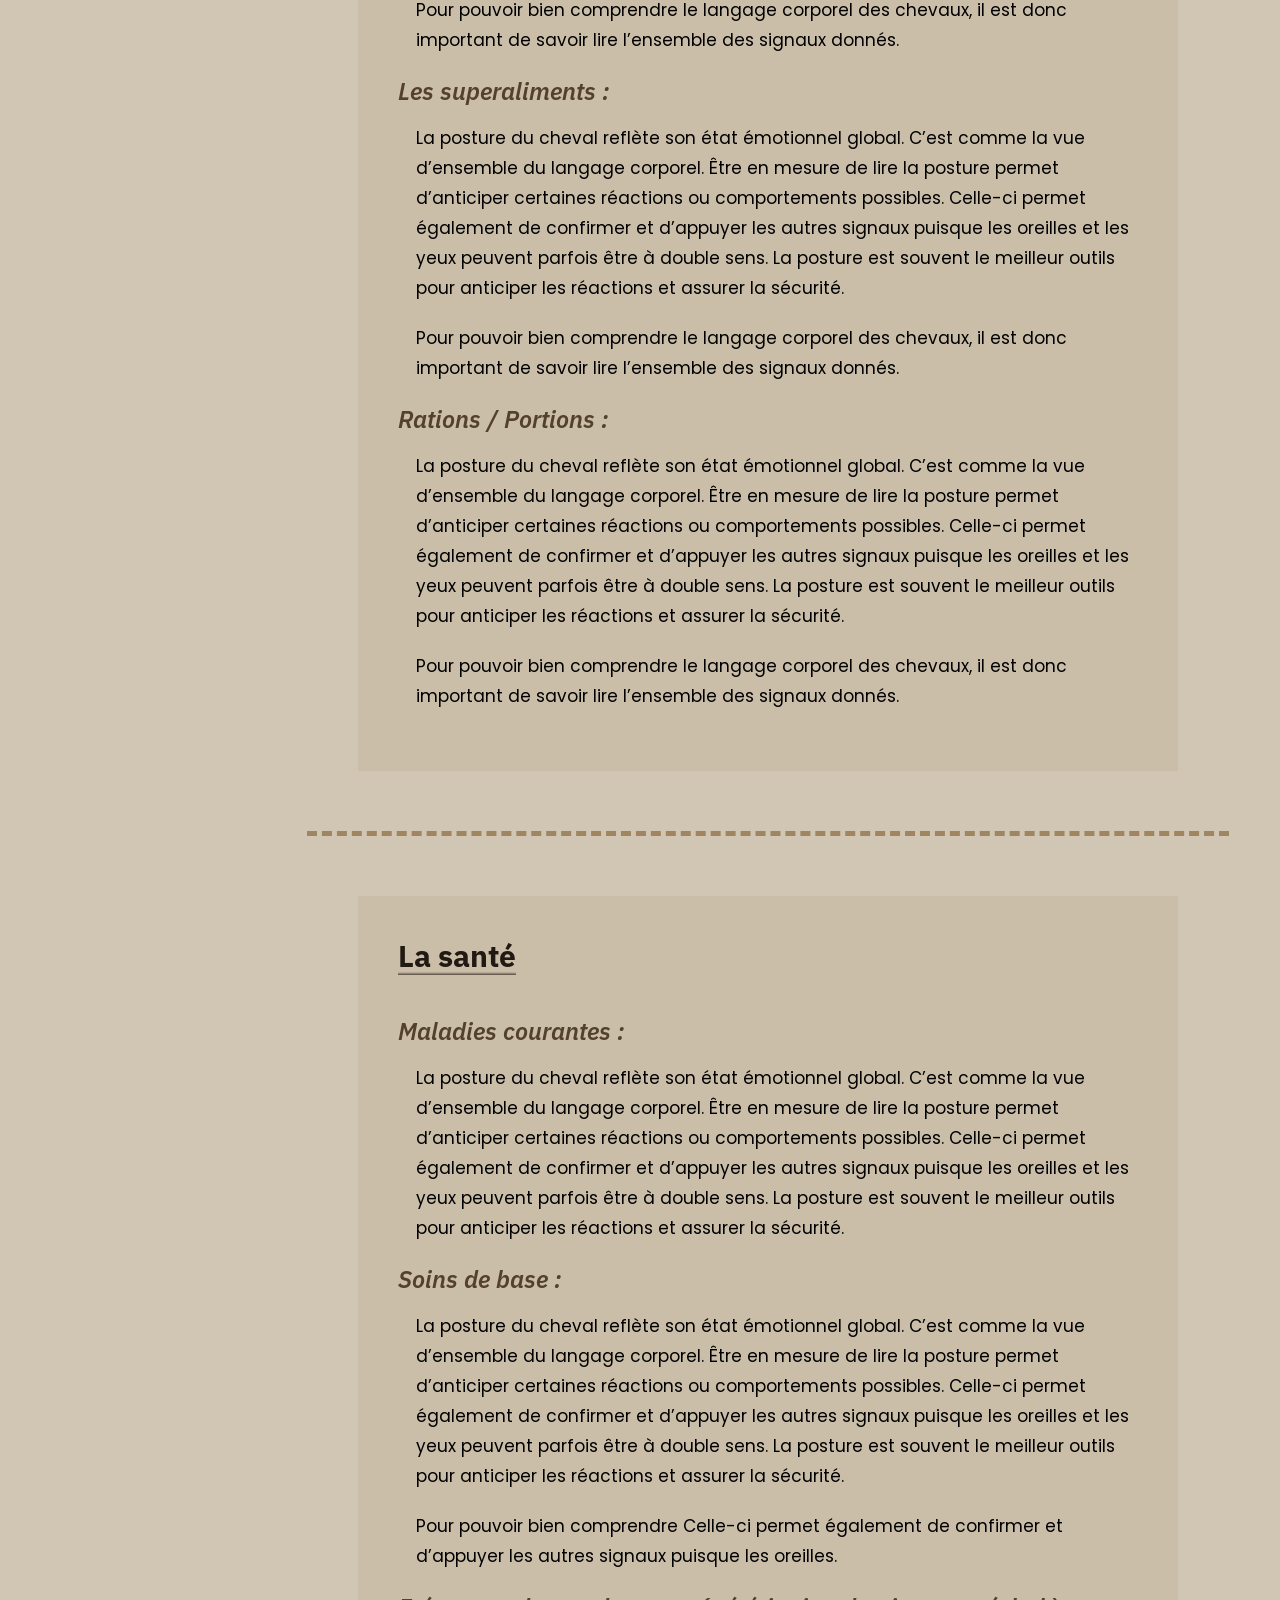
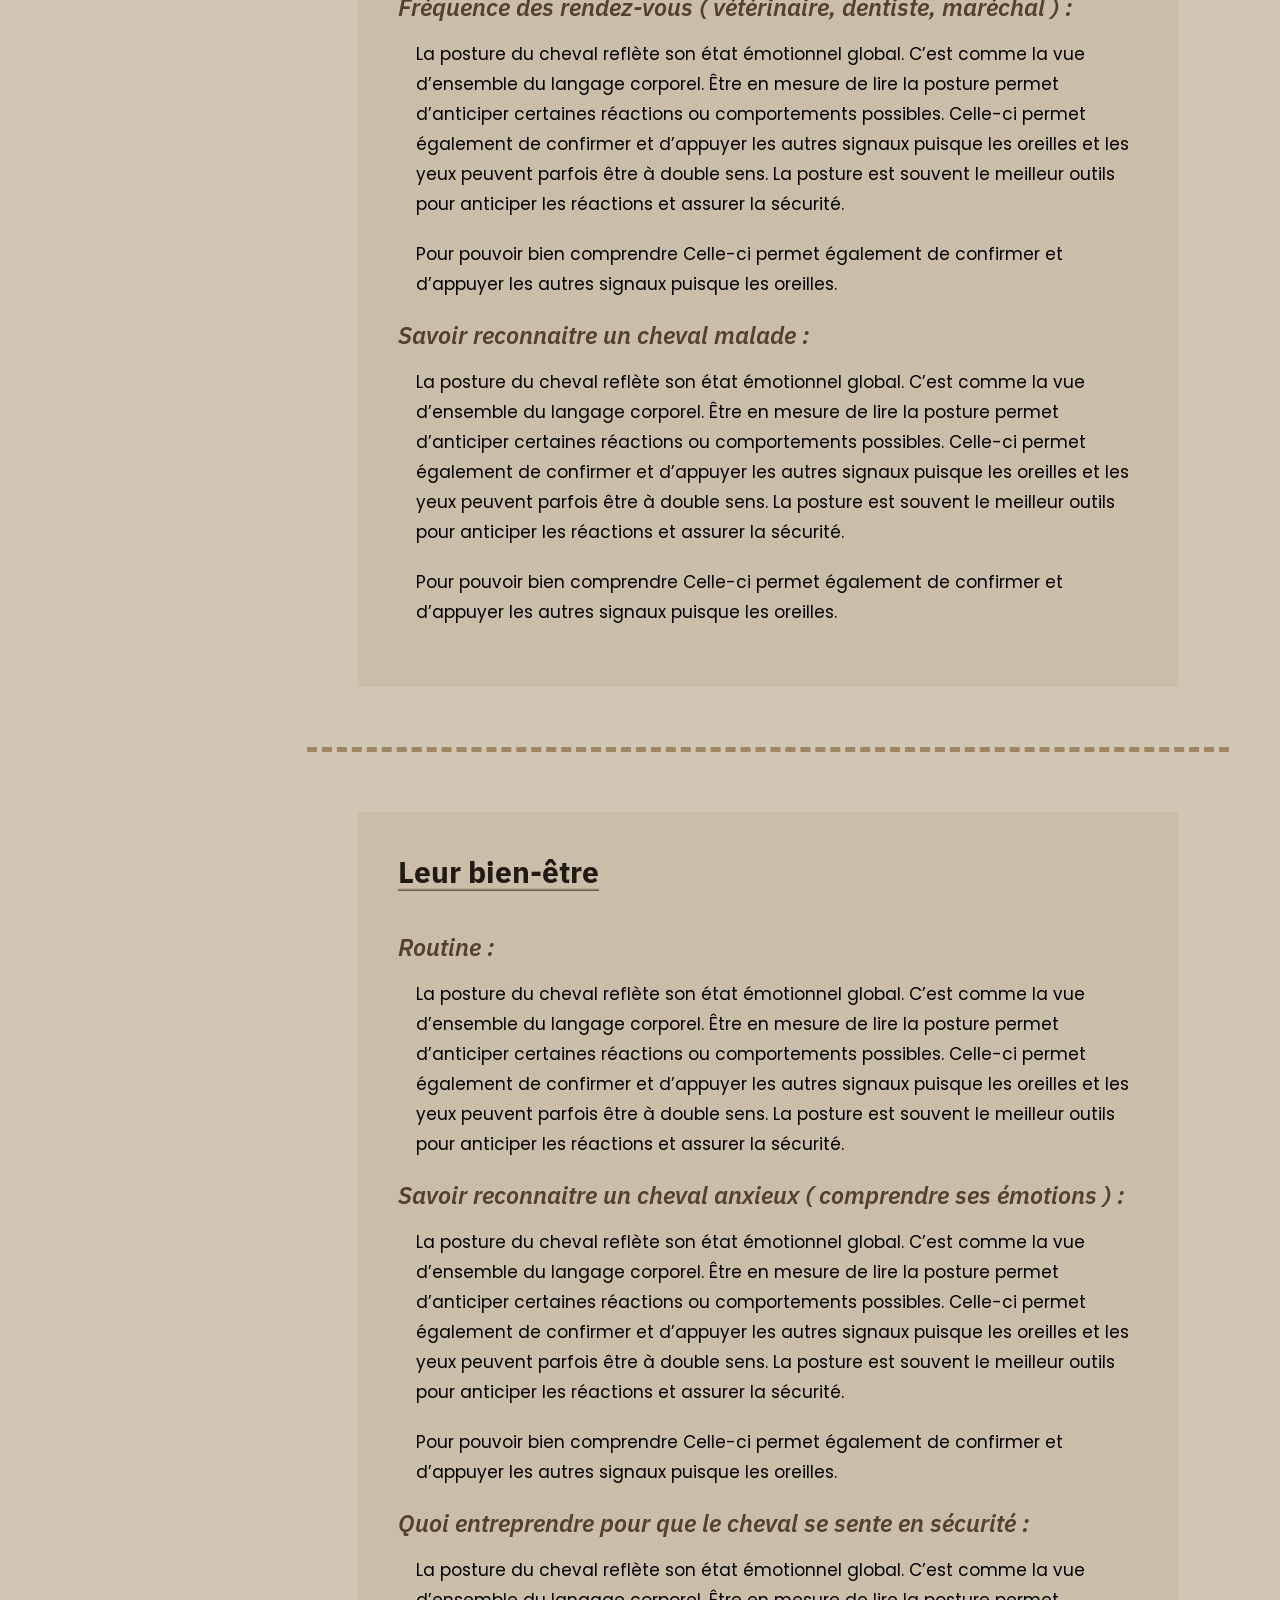
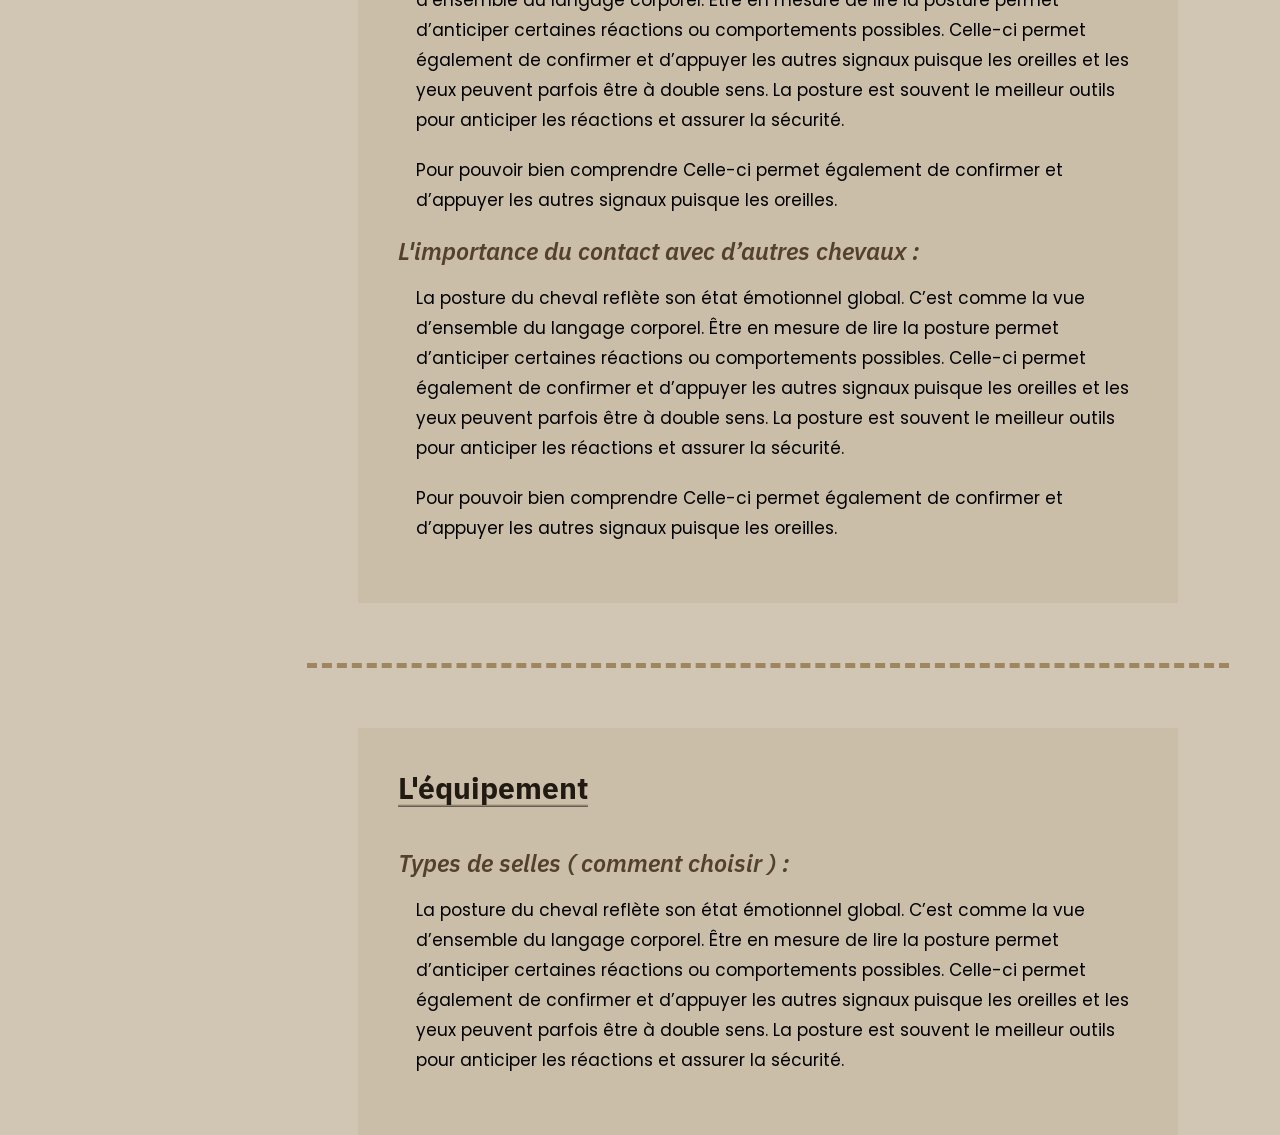
==== commit aa2abfa8: "made it work for github desktop" ====
--- a/guide-du-cheval.html
+++ b/guide-du-cheval.html
@@ -7,6 +7,7 @@
     <link rel="icon" type="image/png" href="assets/main-logo.png">
     <link rel="stylesheet" href="css/main.css">
     <link rel="stylesheet" href="css/guide-du-cheval.css">
+    <link rel="stylesheet" href="css/variables.css">
 </head>
 <body>
     <header>
@@ -15,8 +16,8 @@
                 <img src="assets/main-logo.png" >
                 <p id="title">L'ENCYCLOPÉDIE ÉQUIN</p>
             </div>
-            <a class="nav-links" href="index.html">Acceuil</a>
-            <a class="nav-links" href="guide-du-cheval.html">Guide du cheval</a>
+            <a class="nav-link" href="index.html">Acceuil</a>
+            <a class="nav-link" href="guide-du-cheval.html">Guide du cheval</a>
         </nav>
     </header>
 
@@ -108,130 +109,168 @@
             <h1>L'ENCYCLOPÉDIE</h1>
             <p class="text-encylopédie-pres">Voici notre encylopédie complete . . .</p>
 
-            <section class="section-text" id="les-bases" >
+            <section class="section" id="les-bases" >
                 <h2>Les bases</h2>
 
-                <h3>Les comportements ( langage corporel, tempérament ) :</h3>
-                <p class="text">Puisque le cheval est un animal de proie, il est instinctif pour eux de réagir vite aux dangers potentiels, ce pourquoi il est primordial d’être attentif au moindre signe.</p>
-                <p class="text">Le langage corporel est très important chez les chevaux puisque celui-ci est leurs seul moyen de communication. Si la compréhension du langage corporel est compromise, il est très facile de passer à côté du message que le cheval tente de faire passer. La compréhension de leur langage est également une question de sécurité puisque le cheval prévient généralement toujours avant de réagir. Si les signes sont ignorés, cela pourrait compromettre la sécurité du cavalier et également de sa monture. Puisque les signes sont subtils, il est très important de les connaitre pour les comprendre et analyser les situations et certains comportements.</p>
-                <p class="text">Pour se qui est de la communication chez le cheval, on parle généralement de 7 types de communication, même si dans la réalité, tout est mélangé pour être plus clair et compris rapidement.</p>
-                <div class="sub-section">
-                    <h4>Les oreilles</h4>
-                    <ul>
-                        <li>
-                            <p>Lorsque les oreilles sont tournées vers l’avant : Ce signe peut souvent être interprété comme étant toujours positif, mais cela varie selon le contexte</p>
-                            <p>Lorsqu’un cheval est curieux, il fixe son attention sur la chose / mouvement ou personne en question mais retourne à ses occupations par la suite. Dans se cas, c’est un bon signe, le cheval explore et est curieux face à son environnement.</p>
-                            <p>Par contre, lorsque le cheval a les oreilles droit devant mais a tout d’un coup le corps rigide (en position d’alerte) et a la tête relevée, cela veut généralement dire que celui-ci a repéré quelque chose d’inhabituel, qui le perturbe ou qui l’inquiète. Dans se cas, cela peut évoluer vers de la peur et même à des réactions rapides.</p>
-                        </li>
-                        <li>
-                            <p>Lorsque les oreilles sont vers l’arrière : Au contraire de vers l’avant, cela peut être interprété comme étant toujours négatif, mais encore, cela varie selon le contexte.</p>
-                            <p>Lorsque les oreilles du cheval sont tournées vers l’arrière, cela signifie qu’il écoute se qu’il se passe derrière lui. Il est attentif à ses environs, écoute les directives de son cavalier ou reste simplement à l’affut de dangers potentiels. Se comportement est tout à fait normal et neutre. Nous pouvons également dire que c’est un signe que le cheval est attentif et connecté.</p>
-                            <p>En revanche, si les oreilles du cheval sont plaquées vers l’arrière ( collées contre sa tête ), cela est un signal d’avertissement clair. Cela veut dire que celui-ci se sent inconfortable, est agressif ou aimerait qu’ont arrête quelque chose qui le dérange ou le déplait. Dans se cas, il est important de rester très attentif aux autres signes corporels comme la tension du corps, le regard ou les mouvements de sa queues puisque cela pourrait se transformer en réactions rapides ou en forme d’agressivité. Le cheval pourrait commencer à tenter de mordre, à bouger brusquement pour se défaire de la chose qui le dérange.</p>
-                        </li>
-                    </ul>
-                </div>
-                <div class="sub-section">
-                    <h4>Les yeux</h4>
-                    <ul>
-                        <p>Les yeux sont très important et très révélateurs pour ce qui est du comportement, presque autant que les oreilles. Les yeux sont un bon indicateur sur l’état émotionnel, parfois même avant que le corps réagisse. Puisque le cheval est un animal de proie, ses yeux doivent être très rapides pour pouvoir détecter rapidement un danger potentiel et pour analyser son environnement en tout temps. Les yeux du cheval démontrent donc directement ce que celui-ci ressent.</p>
-                        <li>
-                            <p>Lorsque le cheval a les yeux détendus ( se que certaines personnes peuvent interprété comme des yeux doux), cela signifie généralement que celui-ci se sent détendu, en confiance et à l’aise dans son environnement.</p>
-                        </li>
-                        <li>
-                            <p>Lorsque les yeux sont grands ouverts, fixés sur quelque chose en particulier, que les pupilles sont dilatées et que le cheval cligne peu, cela veut souvent dire que celui-ci se tient en position d’alerte. Soit qu’il a remarqué quelque chose ou qu’il analyse la situation. Dans se cas, il n’a pas encore peur mais il reste vigilant et prêt. C’est à se moment qu’il décide si la situation est dangereuse ou non, comme une phase d’évaluation. Les yeux grands ouverts et vigilants ne sont pas forcément négatifs, mais c’est tout de même un signal à surveiller de près pour se préparer à des réactions spontanées.</p>
-                        </li>
-                    </ul>
-                </div>
-                <div class="sub-section">
-                    <h4>La posture</h4>
+                <div class="sub-section">   
+                    <h3>Les comportements ( langage corporel, tempérament ) :</h3>
+
+                    <p>Puisque le cheval est un animal de proie, il est instinctif pour eux de réagir vite aux dangers potentiels, ce pourquoi il est primordial d’être attentif au moindre signe.</p>
+                    <p>Le langage corporel est très important chez les chevaux puisque celui-ci est leurs seul moyen de communication. Si la compréhension du langage corporel est compromise, il est très facile de passer à côté du message que le cheval tente de faire passer. La compréhension de leur langage est également une question de sécurité puisque le cheval prévient généralement toujours avant de réagir. Si les signes sont ignorés, cela pourrait compromettre la sécurité du cavalier et également de sa monture. Puisque les signes sont subtils, il est très important de les connaitre pour les comprendre et analyser les situations et certains comportements.</p>
+                    <p>Pour se qui est de la communication chez le cheval, on parle généralement de 7 types de communication, même si dans la réalité, tout est mélangé pour être plus clair et compris rapidement.</p>
+                    
+                    <div class="mini-section">
+                        <h4>Les oreilles</h4>
+                        <ul>
+                            <li>
+                                <p>Lorsque les oreilles sont tournées vers l’avant : Ce signe peut souvent être interprété comme étant toujours positif, mais cela varie selon le contexte</p>
+                                <p>Lorsqu’un cheval est curieux, il fixe son attention sur la chose / mouvement ou personne en question mais retourne à ses occupations par la suite. Dans se cas, c’est un bon signe, le cheval explore et est curieux face à son environnement.</p>
+                                <p>Par contre, lorsque le cheval a les oreilles droit devant mais a tout d’un coup le corps rigide (en position d’alerte) et a la tête relevée, cela veut généralement dire que celui-ci a repéré quelque chose d’inhabituel, qui le perturbe ou qui l’inquiète. Dans se cas, cela peut évoluer vers de la peur et même à des réactions rapides.</p>
+                            </li>
+                            <li>
+                                <p>Lorsque les oreilles sont vers l’arrière : Au contraire de vers l’avant, cela peut être interprété comme étant toujours négatif, mais encore, cela varie selon le contexte.</p>
+                                <p>Lorsque les oreilles du cheval sont tournées vers l’arrière, cela signifie qu’il écoute se qu’il se passe derrière lui. Il est attentif à ses environs, écoute les directives de son cavalier ou reste simplement à l’affut de dangers potentiels. Se comportement est tout à fait normal et neutre. Nous pouvons également dire que c’est un signe que le cheval est attentif et connecté.</p>
+                                <p>En revanche, si les oreilles du cheval sont plaquées vers l’arrière ( collées contre sa tête ), cela est un signal d’avertissement clair. Cela veut dire que celui-ci se sent inconfortable, est agressif ou aimerait qu’ont arrête quelque chose qui le dérange ou le déplait. Dans se cas, il est important de rester très attentif aux autres signes corporels comme la tension du corps, le regard ou les mouvements de sa queues puisque cela pourrait se transformer en réactions rapides ou en forme d’agressivité. Le cheval pourrait commencer à tenter de mordre, à bouger brusquement pour se défaire de la chose qui le dérange.</p>
+                            </li>
+                        </ul>
+                    </div>
+                    <div class="mini-section">
+                        <h4>Les yeux</h4>
+                        <ul>
+                            <p>Les yeux sont très important et très révélateurs pour ce qui est du comportement, presque autant que les oreilles. Les yeux sont un bon indicateur sur l’état émotionnel, parfois même avant que le corps réagisse. Puisque le cheval est un animal de proie, ses yeux doivent être très rapides pour pouvoir détecter rapidement un danger potentiel et pour analyser son environnement en tout temps. Les yeux du cheval démontrent donc directement ce que celui-ci ressent.</p>
+                            <li>
+                                <p>Lorsque le cheval a les yeux détendus ( se que certaines personnes peuvent interprété comme des yeux doux), cela signifie généralement que celui-ci se sent détendu, en confiance et à l’aise dans son environnement.</p>
+                            </li>
+                            <li>
+                                <p>Lorsque les yeux sont grands ouverts, fixés sur quelque chose en particulier, que les pupilles sont dilatées et que le cheval cligne peu, cela veut souvent dire que celui-ci se tient en position d’alerte. Soit qu’il a remarqué quelque chose ou qu’il analyse la situation. Dans se cas, il n’a pas encore peur mais il reste vigilant et prêt. C’est à se moment qu’il décide si la situation est dangereuse ou non, comme une phase d’évaluation. Les yeux grands ouverts et vigilants ne sont pas forcément négatifs, mais c’est tout de même un signal à surveiller de près pour se préparer à des réactions spontanées.</p>
+                            </li>
+                        </ul>
+                    </div>
+                    <div class="mini-section">
+                        <h4>La posture</h4>
+                        <p>La posture du cheval reflète son état émotionnel global. C’est comme la vue d’ensemble du langage corporel. Être en mesure de lire la posture permet d’anticiper certaines réactions ou comportements possibles. Celle-ci permet également de confirmer et d’appuyer les autres signaux puisque les oreilles et les yeux peuvent parfois être à double sens. La posture est souvent le meilleur outils pour anticiper les réactions et assurer la sécurité.</p>
+                        <p>Pour pouvoir bien comprendre le langage corporel des chevaux, il est donc important de savoir lire l’ensemble des signaux donnés.</p>   
+                    </div>
+                </div>
+                <div class="sub-section">
+                    <h3>L'anatomie du cheval :</h3>
+                </div>
+                <div class="sub-section">
+                    <h3>La terminologie :</h3>
+                </div>
+                
+            </section>
+
+            <hr>
+
+            <section id="alimentation" class="section">
+                <h2>Leur alimentation</h2>
+                <p>Lorem ipsum dolor, sit amet consectetur adipisicing elit. Aliquam obcaecati sint deleniti deserunt aspernatur. Quae quia, iure a sunt explicabo ex laboriosam quidem blanditiis nisi dolores maiores corporis harum eligendi possimus ipsa amet dolorem. Possimus numquam quis autem dolorum. Temporibus ut asperiores, aliquam eius fugiat vel reiciendis a quisquam reprehenderit repellat nam magni repudiandae numquam. Assumenda mollitia, ratione explicabo expedita suscipit aut vel, consequatur dolorum magni commodi quisquam dolore. Cum omnis distinctio explicabo perferendis dolorum molestiae ad voluptate! Maxime, possimus? Nemo magnam ratione culpa velit libero nostrum eligendi cupiditate, aut ipsa inventore earum, animi perspiciatis, repellat totam facilis sit tempore. Quasi rem eveniet reprehenderit!</p>
+                
+                <div class="sub-section">
+                    <h3>Besoins alimentaires :</h3>
                     <p>La posture du cheval reflète son état émotionnel global. C’est comme la vue d’ensemble du langage corporel. Être en mesure de lire la posture permet d’anticiper certaines réactions ou comportements possibles. Celle-ci permet également de confirmer et d’appuyer les autres signaux puisque les oreilles et les yeux peuvent parfois être à double sens. La posture est souvent le meilleur outils pour anticiper les réactions et assurer la sécurité.</p>
                     <p>Pour pouvoir bien comprendre le langage corporel des chevaux, il est donc important de savoir lire l’ensemble des signaux donnés.</p>   
                 </div>
-                <h3>L'anatomie du cheval :</h3>
-                <h3>La terminologie :</h3>
-            </section>
-
-            <hr>
-
-            <section id="alimentation" class="section-text">
-                <h2>Leur alimentation</h2>
-                <p class="text">Lorem ipsum dolor, sit amet consectetur adipisicing elit. Aliquam obcaecati sint deleniti deserunt aspernatur. Quae quia, iure a sunt explicabo ex laboriosam quidem blanditiis nisi dolores maiores corporis harum eligendi possimus ipsa amet dolorem. Possimus numquam quis autem dolorum. Temporibus ut asperiores, aliquam eius fugiat vel reiciendis a quisquam reprehenderit repellat nam magni repudiandae numquam. Assumenda mollitia, ratione explicabo expedita suscipit aut vel, consequatur dolorum magni commodi quisquam dolore. Cum omnis distinctio explicabo perferendis dolorum molestiae ad voluptate! Maxime, possimus? Nemo magnam ratione culpa velit libero nostrum eligendi cupiditate, aut ipsa inventore earum, animi perspiciatis, repellat totam facilis sit tempore. Quasi rem eveniet reprehenderit!</p>
-                
-                <h3>Besoins alimentaires :</h3>
-                <p>La posture du cheval reflète son état émotionnel global. C’est comme la vue d’ensemble du langage corporel. Être en mesure de lire la posture permet d’anticiper certaines réactions ou comportements possibles. Celle-ci permet également de confirmer et d’appuyer les autres signaux puisque les oreilles et les yeux peuvent parfois être à double sens. La posture est souvent le meilleur outils pour anticiper les réactions et assurer la sécurité.</p>
-                <p>Pour pouvoir bien comprendre le langage corporel des chevaux, il est donc important de savoir lire l’ensemble des signaux donnés.</p>   
-                
-                
-                <h3>Les suppléments :</h3>
-                <p>La posture du cheval reflète son état émotionnel global. C’est comme la vue d’ensemble du langage corporel. Être en mesure de lire la posture permet d’anticiper certaines réactions ou comportements possibles. Celle-ci permet également de confirmer et d’appuyer les autres signaux puisque les oreilles et les yeux peuvent parfois être à double sens. La posture est souvent le meilleur outils pour anticiper les réactions et assurer la sécurité.</p>
-                <p>Pour pouvoir bien comprendre le langage corporel des chevaux, il est donc important de savoir lire l’ensemble des signaux donnés.</p>   
+                
+                
+                <div class="sub-section">
+                    <h3>Les suppléments :</h3>
+                    <p>La posture du cheval reflète son état émotionnel global. C’est comme la vue d’ensemble du langage corporel. Être en mesure de lire la posture permet d’anticiper certaines réactions ou comportements possibles. Celle-ci permet également de confirmer et d’appuyer les autres signaux puisque les oreilles et les yeux peuvent parfois être à double sens. La posture est souvent le meilleur outils pour anticiper les réactions et assurer la sécurité.</p>
+                    <p>Pour pouvoir bien comprendre le langage corporel des chevaux, il est donc important de savoir lire l’ensemble des signaux donnés.</p> 
+                </div>
+                  
             
+                <div class="sub-section">
+                    <h3>Aliments à éviter :</h3>
+                    <p>La posture du cheval reflète son état émotionnel global. C’est comme la vue d’ensemble du langage corporel. Être en mesure de lire la posture permet d’anticiper certaines réactions ou comportements possibles. Celle-ci permet également de confirmer et d’appuyer les autres signaux puisque les oreilles et les yeux peuvent parfois être à double sens. La posture est souvent le meilleur outils pour anticiper les réactions et assurer la sécurité.</p>
+                    <p>Pour pouvoir bien comprendre le langage corporel des chevaux, il est donc important de savoir lire l’ensemble des signaux donnés.</p> 
+                </div>
+                  
             
-                <h3>Aliments à éviter :</h3>
-                <p>La posture du cheval reflète son état émotionnel global. C’est comme la vue d’ensemble du langage corporel. Être en mesure de lire la posture permet d’anticiper certaines réactions ou comportements possibles. Celle-ci permet également de confirmer et d’appuyer les autres signaux puisque les oreilles et les yeux peuvent parfois être à double sens. La posture est souvent le meilleur outils pour anticiper les réactions et assurer la sécurité.</p>
-                <p>Pour pouvoir bien comprendre le langage corporel des chevaux, il est donc important de savoir lire l’ensemble des signaux donnés.</p>   
+                <div class="sub-section">
+                    <h3>Les superaliments :</h3>
+                    <p>La posture du cheval reflète son état émotionnel global. C’est comme la vue d’ensemble du langage corporel. Être en mesure de lire la posture permet d’anticiper certaines réactions ou comportements possibles. Celle-ci permet également de confirmer et d’appuyer les autres signaux puisque les oreilles et les yeux peuvent parfois être à double sens. La posture est souvent le meilleur outils pour anticiper les réactions et assurer la sécurité.</p>
+                    <p>Pour pouvoir bien comprendre le langage corporel des chevaux, il est donc important de savoir lire l’ensemble des signaux donnés.</p>  
+                </div>
+                 
             
-            
-                <h3>Les superaliments :</h3>
-                <p>La posture du cheval reflète son état émotionnel global. C’est comme la vue d’ensemble du langage corporel. Être en mesure de lire la posture permet d’anticiper certaines réactions ou comportements possibles. Celle-ci permet également de confirmer et d’appuyer les autres signaux puisque les oreilles et les yeux peuvent parfois être à double sens. La posture est souvent le meilleur outils pour anticiper les réactions et assurer la sécurité.</p>
-                <p>Pour pouvoir bien comprendre le langage corporel des chevaux, il est donc important de savoir lire l’ensemble des signaux donnés.</p>   
-            
-            
-                <h3>Rations / Portions :</h3>
-                <p>La posture du cheval reflète son état émotionnel global. C’est comme la vue d’ensemble du langage corporel. Être en mesure de lire la posture permet d’anticiper certaines réactions ou comportements possibles. Celle-ci permet également de confirmer et d’appuyer les autres signaux puisque les oreilles et les yeux peuvent parfois être à double sens. La posture est souvent le meilleur outils pour anticiper les réactions et assurer la sécurité.</p>
-                <p>Pour pouvoir bien comprendre le langage corporel des chevaux, il est donc important de savoir lire l’ensemble des signaux donnés.</p>      
-            </section>
-
-            <hr>
-
-            <section id="santé" class="section-text">
+                <div class="sub-section">
+                    <h3>Rations / Portions :</h3>
+                    <p>La posture du cheval reflète son état émotionnel global. C’est comme la vue d’ensemble du langage corporel. Être en mesure de lire la posture permet d’anticiper certaines réactions ou comportements possibles. Celle-ci permet également de confirmer et d’appuyer les autres signaux puisque les oreilles et les yeux peuvent parfois être à double sens. La posture est souvent le meilleur outils pour anticiper les réactions et assurer la sécurité.</p>
+                    <p>Pour pouvoir bien comprendre le langage corporel des chevaux, il est donc important de savoir lire l’ensemble des signaux donnés.</p> 
+                </div>
+                     
+            </section>
+
+            <hr>
+
+            <section id="santé" class="section">
                 <h2>La santé</h2>
                 
-                <h3>Maladies courantes :</h3>
-                <p>La posture du cheval reflète son état émotionnel global. C’est comme la vue d’ensemble du langage corporel. Être en mesure de lire la posture permet d’anticiper certaines réactions ou comportements possibles. Celle-ci permet également de confirmer et d’appuyer les autres signaux puisque les oreilles et les yeux peuvent parfois être à double sens. La posture est souvent le meilleur outils pour anticiper les réactions et assurer la sécurité.</p> 
-                
-                <h3>Soins de base :</h3>
-                <p>La posture du cheval reflète son état émotionnel global. C’est comme la vue d’ensemble du langage corporel. Être en mesure de lire la posture permet d’anticiper certaines réactions ou comportements possibles. Celle-ci permet également de confirmer et d’appuyer les autres signaux puisque les oreilles et les yeux peuvent parfois être à double sens. La posture est souvent le meilleur outils pour anticiper les réactions et assurer la sécurité.</p>
-                <p>Pour pouvoir bien comprendre Celle-ci permet également de confirmer et d’appuyer les autres signaux puisque les oreilles.</p>
-
-                <h3>Fréquence des rendez-vous ( vétérinaire, dentiste, maréchal ) :</h3>
-                <p>La posture du cheval reflète son état émotionnel global. C’est comme la vue d’ensemble du langage corporel. Être en mesure de lire la posture permet d’anticiper certaines réactions ou comportements possibles. Celle-ci permet également de confirmer et d’appuyer les autres signaux puisque les oreilles et les yeux peuvent parfois être à double sens. La posture est souvent le meilleur outils pour anticiper les réactions et assurer la sécurité.</p>
-                <p>Pour pouvoir bien comprendre Celle-ci permet également de confirmer et d’appuyer les autres signaux puisque les oreilles.</p>
-                
-                <h3>Savoir reconnaitre un cheval malade :</h3>
-                <p>La posture du cheval reflète son état émotionnel global. C’est comme la vue d’ensemble du langage corporel. Être en mesure de lire la posture permet d’anticiper certaines réactions ou comportements possibles. Celle-ci permet également de confirmer et d’appuyer les autres signaux puisque les oreilles et les yeux peuvent parfois être à double sens. La posture est souvent le meilleur outils pour anticiper les réactions et assurer la sécurité.</p>
-                <p>Pour pouvoir bien comprendre Celle-ci permet également de confirmer et d’appuyer les autres signaux puisque les oreilles.</p>
-
-            </section>
-
-            <hr>
-
-            <section id="bien-etre" class="section-text">
+                <div class="sub-section">
+                    <h3>Maladies courantes :</h3>
+                    <p>La posture du cheval reflète son état émotionnel global. C’est comme la vue d’ensemble du langage corporel. Être en mesure de lire la posture permet d’anticiper certaines réactions ou comportements possibles. Celle-ci permet également de confirmer et d’appuyer les autres signaux puisque les oreilles et les yeux peuvent parfois être à double sens. La posture est souvent le meilleur outils pour anticiper les réactions et assurer la sécurité.</p> 
+                </div>
+                
+                <div class="sub-section">
+                    <h3>Soins de base :</h3>
+                    <p>La posture du cheval reflète son état émotionnel global. C’est comme la vue d’ensemble du langage corporel. Être en mesure de lire la posture permet d’anticiper certaines réactions ou comportements possibles. Celle-ci permet également de confirmer et d’appuyer les autres signaux puisque les oreilles et les yeux peuvent parfois être à double sens. La posture est souvent le meilleur outils pour anticiper les réactions et assurer la sécurité.</p>
+                    <p>Pour pouvoir bien comprendre Celle-ci permet également de confirmer et d’appuyer les autres signaux puisque les oreilles.</p>
+                </div>
+                
+                <div class="sub-section">
+                    <h3>Fréquence des rendez-vous ( vétérinaire, dentiste, maréchal ) :</h3>
+                    <p>La posture du cheval reflète son état émotionnel global. C’est comme la vue d’ensemble du langage corporel. Être en mesure de lire la posture permet d’anticiper certaines réactions ou comportements possibles. Celle-ci permet également de confirmer et d’appuyer les autres signaux puisque les oreilles et les yeux peuvent parfois être à double sens. La posture est souvent le meilleur outils pour anticiper les réactions et assurer la sécurité.</p>
+                    <p>Pour pouvoir bien comprendre Celle-ci permet également de confirmer et d’appuyer les autres signaux puisque les oreilles.</p>
+                </div>
+
+                <div class="sub-section">
+                    <h3>Savoir reconnaitre un cheval malade :</h3>
+                    <p>La posture du cheval reflète son état émotionnel global. C’est comme la vue d’ensemble du langage corporel. Être en mesure de lire la posture permet d’anticiper certaines réactions ou comportements possibles. Celle-ci permet également de confirmer et d’appuyer les autres signaux puisque les oreilles et les yeux peuvent parfois être à double sens. La posture est souvent le meilleur outils pour anticiper les réactions et assurer la sécurité.</p>
+                    <p>Pour pouvoir bien comprendre Celle-ci permet également de confirmer et d’appuyer les autres signaux puisque les oreilles.</p>
+                </div>
+
+            </section>
+
+            <hr>
+
+            <section id="bien-etre" class="section">
                 <h2>Leur bien-être</h2>
                 
-                <h3>Routine :</h3>
-                <p>La posture du cheval reflète son état émotionnel global. C’est comme la vue d’ensemble du langage corporel. Être en mesure de lire la posture permet d’anticiper certaines réactions ou comportements possibles. Celle-ci permet également de confirmer et d’appuyer les autres signaux puisque les oreilles et les yeux peuvent parfois être à double sens. La posture est souvent le meilleur outils pour anticiper les réactions et assurer la sécurité.</p> 
-                
-                <h3>Savoir reconnaitre un cheval anxieux ( comprendre ses émotions ) :</h3>
-                <p>La posture du cheval reflète son état émotionnel global. C’est comme la vue d’ensemble du langage corporel. Être en mesure de lire la posture permet d’anticiper certaines réactions ou comportements possibles. Celle-ci permet également de confirmer et d’appuyer les autres signaux puisque les oreilles et les yeux peuvent parfois être à double sens. La posture est souvent le meilleur outils pour anticiper les réactions et assurer la sécurité.</p>
-                <p>Pour pouvoir bien comprendre Celle-ci permet également de confirmer et d’appuyer les autres signaux puisque les oreilles.</p>
-
-                <h3>Quoi entreprendre pour que le cheval se sente en sécurité :</h3>
-                <p>La posture du cheval reflète son état émotionnel global. C’est comme la vue d’ensemble du langage corporel. Être en mesure de lire la posture permet d’anticiper certaines réactions ou comportements possibles. Celle-ci permet également de confirmer et d’appuyer les autres signaux puisque les oreilles et les yeux peuvent parfois être à double sens. La posture est souvent le meilleur outils pour anticiper les réactions et assurer la sécurité.</p>
-                <p>Pour pouvoir bien comprendre Celle-ci permet également de confirmer et d’appuyer les autres signaux puisque les oreilles.</p>
-                
-                <h3>L'importance du contact avec d’autres chevaux :</h3>
-                <p>La posture du cheval reflète son état émotionnel global. C’est comme la vue d’ensemble du langage corporel. Être en mesure de lire la posture permet d’anticiper certaines réactions ou comportements possibles. Celle-ci permet également de confirmer et d’appuyer les autres signaux puisque les oreilles et les yeux peuvent parfois être à double sens. La posture est souvent le meilleur outils pour anticiper les réactions et assurer la sécurité.</p>
-                <p>Pour pouvoir bien comprendre Celle-ci permet également de confirmer et d’appuyer les autres signaux puisque les oreilles.</p>
-            </section>
-
-            <hr>
-
-            <section id="équipement" class="section-text">
+                <div class="sub-section">
+                    <h3>Routine :</h3>
+                    <p>La posture du cheval reflète son état émotionnel global. C’est comme la vue d’ensemble du langage corporel. Être en mesure de lire la posture permet d’anticiper certaines réactions ou comportements possibles. Celle-ci permet également de confirmer et d’appuyer les autres signaux puisque les oreilles et les yeux peuvent parfois être à double sens. La posture est souvent le meilleur outils pour anticiper les réactions et assurer la sécurité.</p> 
+                </div>
+
+                <div class="sub-section">
+                    <h3>Savoir reconnaitre un cheval anxieux ( comprendre ses émotions ) :</h3>
+                    <p>La posture du cheval reflète son état émotionnel global. C’est comme la vue d’ensemble du langage corporel. Être en mesure de lire la posture permet d’anticiper certaines réactions ou comportements possibles. Celle-ci permet également de confirmer et d’appuyer les autres signaux puisque les oreilles et les yeux peuvent parfois être à double sens. La posture est souvent le meilleur outils pour anticiper les réactions et assurer la sécurité.</p>
+                    <p>Pour pouvoir bien comprendre Celle-ci permet également de confirmer et d’appuyer les autres signaux puisque les oreilles.</p>
+                </div>
+
+                <div class="sub-section">
+                    <h3>Quoi entreprendre pour que le cheval se sente en sécurité :</h3>
+                    <p>La posture du cheval reflète son état émotionnel global. C’est comme la vue d’ensemble du langage corporel. Être en mesure de lire la posture permet d’anticiper certaines réactions ou comportements possibles. Celle-ci permet également de confirmer et d’appuyer les autres signaux puisque les oreilles et les yeux peuvent parfois être à double sens. La posture est souvent le meilleur outils pour anticiper les réactions et assurer la sécurité.</p>
+                    <p>Pour pouvoir bien comprendre Celle-ci permet également de confirmer et d’appuyer les autres signaux puisque les oreilles.</p>
+                </div>
+
+                <div class="sub-section">
+                    <h3>L'importance du contact avec d’autres chevaux :</h3>
+                    <p>La posture du cheval reflète son état émotionnel global. C’est comme la vue d’ensemble du langage corporel. Être en mesure de lire la posture permet d’anticiper certaines réactions ou comportements possibles. Celle-ci permet également de confirmer et d’appuyer les autres signaux puisque les oreilles et les yeux peuvent parfois être à double sens. La posture est souvent le meilleur outils pour anticiper les réactions et assurer la sécurité.</p>
+                    <p>Pour pouvoir bien comprendre Celle-ci permet également de confirmer et d’appuyer les autres signaux puisque les oreilles.</p>
+                </div>
+            </section>
+
+            <hr>
+
+            <section id="équipement" class="section">
                 <h2>L'équipement</h2>
                 
-                <h3>Types de selles ( comment choisir ) :</h3>
-                <p>La posture du cheval reflète son état émotionnel global. C’est comme la vue d’ensemble du langage corporel. Être en mesure de lire la posture permet d’anticiper certaines réactions ou comportements possibles. Celle-ci permet également de confirmer et d’appuyer les autres signaux puisque les oreilles et les yeux peuvent parfois être à double sens. La posture est souvent le meilleur outils pour anticiper les réactions et assurer la sécurité.</p>               
+                <div class="sub-section">
+                    <h3>Types de selles ( comment choisir ) :</h3>
+                    <p>La posture du cheval reflète son état émotionnel global. C’est comme la vue d’ensemble du langage corporel. Être en mesure de lire la posture permet d’anticiper certaines réactions ou comportements possibles. Celle-ci permet également de confirmer et d’appuyer les autres signaux puisque les oreilles et les yeux peuvent parfois être à double sens. La posture est souvent le meilleur outils pour anticiper les réactions et assurer la sécurité.</p>               
+                </div>
             </section>
         </main>
     </div>
--- a/css/main.css
+++ b/css/main.css
@@ -10,18 +10,9 @@
     font-family: Verdana, Geneva, Tahoma, sans-serif;
     scroll-behavior: smooth;
 }
-:root {
-    --button-green: #3a5a40;
-    --nav-green: #344e41;
-    --border-green: #588157;
-    --desaturated-green: #a3b18a;
-    --cream-text: hsl(43, 26%, 89%);
-    --footer-grey: rgb(187, 176, 157);
-    --background-clr: hsl(36, 25%, 76%);
-}
 
 body {
-    background: var(--background-clr);
+    background: var(--background-cream-clr);
 }
 
 /* NAV BARS */
@@ -30,12 +21,12 @@
     width: 100%;
 
     display: grid;
-    grid-template-columns: 1fr 1fr 1fr;
+    grid-template-columns: 1.4fr 1fr;
 
     align-items: center;
     justify-content: center;
 
-    background-color: var(--nav-green);
+    background-color: var(--nav-green-clr);
 
     position: fixed;
     top: 0;
@@ -45,75 +36,88 @@
 .brand {
     display: flex;
     align-items: center;
-
     
     font-size: 1.3rem;
     font-weight: 300;
     letter-spacing: 5px;
-    font-family:'Segoe UI', Tahoma, Geneva, Verdana, sans-serif;
+    font-family:'Segoe UI', sans-serif;
     text-align: center;
-    color: var(--cream-text);
+    color: var(--cream-text-clr);
+    margin-right: 2rem;
 }
 .brand img {
     height: 80px;
     padding: 10px 20px;
-   
-}
-.nav-links {
-    min-width: 7em;
+}
+.nav-links-container {
+    height: 100%;
+
+    display: flex;
+    justify-content: space-between;
+    align-items: center;
+    gap: 2rem;
+    text-align: center;
+
+    margin-right: 2rem;
+}
+.nav-link {
+    width: 10rem;
+    min-width: 10rem;
     height: 70%;
 
     /* For centering only */
     display: flex;
     align-items: center;
     justify-content: center;
-    text-align: center; 
-
-    border-left: 3px solid var(--border-green);
-    border-right: 3px solid var(--border-green);
-    
-    background-color: var(--main-green);
-    color: var(--cream-text);
+    text-align: center;
+
+    /*border-left: 3px solid var(--border-green-clr);*/
+    border-bottom: 3px solid var(--border-green-clr);
+    border-radius: 0;
+    
+    color: var(--cream-text-clr);
     font-size: 0.9rem;
     font-weight: 400;
     font-family: Poppins, Verdana, Geneva, Tahoma, sans-serif;
     text-decoration: none;
     letter-spacing: .1rem;
-    transition: all 0.1s ease;
-    
-}
-.nav-links:hover {
-    background-color: var(--button-green);
+    transition: font-size 0.1s ease, 
+    border-top-left-radius 0.5s ease,
+    border-top-right-radius 0.5s ease,
+    background-color 0.1s ease;;   
+}
+.nav-link:hover {
+    background-color: var(--button-green-clr);
+    border-top-left-radius: 10px;
+    border-top-right-radius: 10px;
     font-size: .75rem;
     
 }
-.nav-links:last-of-type {
-    border: none;
-}
 
 .nav-top ul {
-    /*display: flex;*/
     list-style: none;
 }
 
 
-
 /* FOOTER */
 
 footer {
+    position: absolute;
+    bottom: 0;
+
     width: 100%;
     height: 60px;
 
-    background-color: var(--footer-grey);
+    background-color: var(--footer-cream-clr);
     color: rgb(99, 86, 59);
+    text-align: right;
 }
 .footer-container {
     width: 100%;
     height: 100%;
 
-    display: grid;
-    grid-template-areas: 
-    "logo space space space ";
+    display: flex;
+    justify-content: space-between;
 
     align-items: center;
 }
@@ -122,4 +126,101 @@
 
     filter: grayscale(1) opacity(0.7);
     margin-left: .5rem;
+}
+.footer-container .copyright {
+    font-size: 0.8rem;
+    margin-right: 1rem;
+}
+
+/* MEDIA QUERIES */
+
+@media screen and (max-width: 1100px) {
+    .brand #title {
+        font-size: 1rem;
+        width: 10rem;
+    }
+
+    .nav-link {
+    width: 8.5rem;
+    min-width: 8.5rem;
+    height: 70%;
+    font-size: 0.75rem;
+    }
+
+    .nav-link:hover {
+    font-size: .65rem;
+    
+    }
+}
+
+
+@media screen and (max-width: 940px) {
+    .nav-top {
+        height: 140px;
+
+        display: flex;  
+        flex-direction: column;
+
+        justify-content: space-between;
+        align-items: center;
+        gap: 10px;
+
+        position: relative;
+    }
+
+    .brand {
+        display: flex;
+        justify-content: center;
+
+        width: 100%;
+        margin: 0;
+    }
+
+    .brand #title {
+        width: 100%;
+        height: 40px;
+        white-space: nowrap;
+        margin-top: 1rem;
+
+        margin-left: 80px;
+        font-size: 1.3rem;
+    }
+    .brand #title::after {
+        /* Horse Logo */
+        content: "";
+        display: inline-block;
+        background-image: url("../assets/main-logo.png");
+        background-position: center;
+        background-size: 60px;
+
+        vertical-align: middle;
+
+        width: 60px;
+        height: 60px;
+
+        margin-left: 20px; 
+    }
+
+    .brand img {
+        display: none;
+
+        position: absolute;
+        top: 0;
+        left: 0;
+        padding: 0;
+        width: 75px;
+        height: 75px;
+        
+        margin: 20px 15px;
+    }
+
+    .nav-links-container {
+        height: 60px;
+        margin-right: 0;
+    }
+
+}
+
+@media screen and (max-width: 850px) {
+
 }
--- a/css/guide-du-cheval.css
+++ b/css/guide-du-cheval.css
@@ -10,20 +10,6 @@
     font-size: 20px;
     font-family: Poppins, Verdana, Geneva, Tahoma, sans-serif;
 }
-
-:root {
-    --button-green: #3a5a40;
-    --nav-green: hsl(150, 20%, 25%);
-    --side-nav-green-text: hsl(125, 15%, 15%);
-    --side-nav-green-bg: hsl(100, 15%, 50%);
-    --border-green: hsl(119, 15%, 42%);
-    --desaturated-green: #a3b18a;
-    --less-desaturated-green: hsl(100, 13%, 52%);
-    --background-clr: hsl(36, 25%, 76%);
-    --content-bg-clr: hsl(36, 25%, 73%);
-    --cream-text: hsl(43, 26%, 89%);
-}
-
 
 .content-wrapper {
     display: flex;
@@ -51,29 +37,29 @@
     min-height: 2.5rem;
 
     display: block;
-    background-color: var(--side-nav-green-bg);
+    background-color: var(--side-nav-green-bg-clr);
     padding: 0.5rem 1rem;
     text-decoration: none;
-    color: var(--side-nav-green-text);
+    color: var(--side-nav-green-text-clr);
     font-size: 0.9rem;
     font-weight: 500;
-    border-bottom: 1px solid var(--side-nav-green-text);
+    border-bottom: 1px solid var(--side-nav-green-text-clr);
 
     transition: all 0.1s ease;
 }
 .nav-side a:hover{
-    color: var(--cream-text);
+    color: var(--cream-text-rlr);
 }
 .nav-side::-webkit-scrollbar {
     width: 12px;
     
 }
 .nav-side::-webkit-scrollbar-track {
-    background: var(--border-green);
+    background: var(--border-green-clr);
 }
 .nav-side::-webkit-scrollbar-thumb {
-    border: 3px solid var(--border-green);
-    background-color: var(--desaturated-green);
+    border: 3px solid var(--border-green-clr);
+    background-color: var(--scroll-bar-clr);
     border-radius: 10px;
 }
 
@@ -104,21 +90,20 @@
     margin-bottom: 4rem;
 }
 
-main .section-text {
+main .section {
     width: 80%;
 
     scroll-margin-top: 35vh;
 
-    background-color: var(--content-bg-clr);
+    background-color: var(--content-bg-cream-clr);
     padding: 40px;
-    
 }
-main .section-text h2{
+main .section h2{
     margin-bottom: 2rem;
 
     width: fit-content;
 
-    color: hsl(30, 30%, 10%);
+    color: var(--section-text-brown-clr);
     font-family: "IBM Plex Sans";
     font-weight: 700;
     /*text-decoration: underline;*/
@@ -129,46 +114,47 @@
     background-position: left bottom;
     
 }
-main .section-text h3 {
+main .section h3 {
     font-family: "IBM Plex Sans";
     font-size: 1.2rem;
     font-weight: 600;
     font-style: italic;
     
-    color: hsl(30, 30%, 25%);
+    color: var(--sub-section-text-brown-clr);
 
     margin-bottom: .8rem;
 }
-main .section-text h4 {
+main .section h4 {
     font-family: "IBM Plex Sans";
     font-size: 1.05rem;
     font-weight: 500;
     font-style: italic;
     
-    color: hsl(30, 30%, 30%);
+    color: var(--mini-section-text-brown-clr);
 
     margin-bottom: 0.5rem;
 }
-main .section-text h4::after {
+main .section h4::after {
     content: " ↓"
 }
 
-main .section-text p {
-    font-size: 0.9rem;
+main .section p {
+    font-size: 0.85rem;
+    line-height: 1.5rem;
     margin-left: .9rem;
     margin-bottom: 1rem;
 }
-main .section-text .sub-section {
+main .section .sub-section .mini-section {
     margin-left: 2rem;
 }
-main .section-text .sub-section ul {
+main .section .sub-section .mini-section ul {
     list-style: none;
     
 }
-main .section-text .sub-section ul li {
+main .section .sub-section .mini-section ul li {
     margin-bottom: 2rem;
 }
-main .section-text .sub-section ul li::before{
+main .section .sub-section .mini-section ul li::before{
     content: "";
     position: absolute;
     
@@ -180,7 +166,7 @@
 
     filter: opacity(0.8);
 }
-main .section-text .sub-section ul li p {
+main .section .sub-section .mini-section ul li p {
     margin-left: 2rem;
     font-size: 0.85rem;
     color: hsl(0, 0%, 10%);
--- a/css/variables.css
+++ b/css/variables.css
@@ -0,0 +1,18 @@
+:root {
+    --button-green-clr: #3a5a40;
+    --nav-green-clr: #344e41;
+    --border-green-clr: #588157;
+    --footer-cream-clr: rgb(187, 176, 157);
+    --background-cream-clr: hsl(36, 25%, 76%);
+    --content-bg-cream-clr: hsl(36, 25%, 73%);
+
+    --side-nav-green-text-clr: hsl(125, 15%, 15%);
+    --side-nav-green-bg-clr: hsl(100, 15%, 50%);
+    --scroll-bar-clr: hsl(100, 13%, 60%);
+
+    --cream-text-clr: hsl(43, 26%, 89%);
+
+    --section-text-brown-clr: hsl(30, 30%, 10%);
+    --sub-section-text-brown-clr: hsl(30, 30%, 25%);
+    --mini-section-text-brown-clr: hsl(30, 30%, 30%);
+}
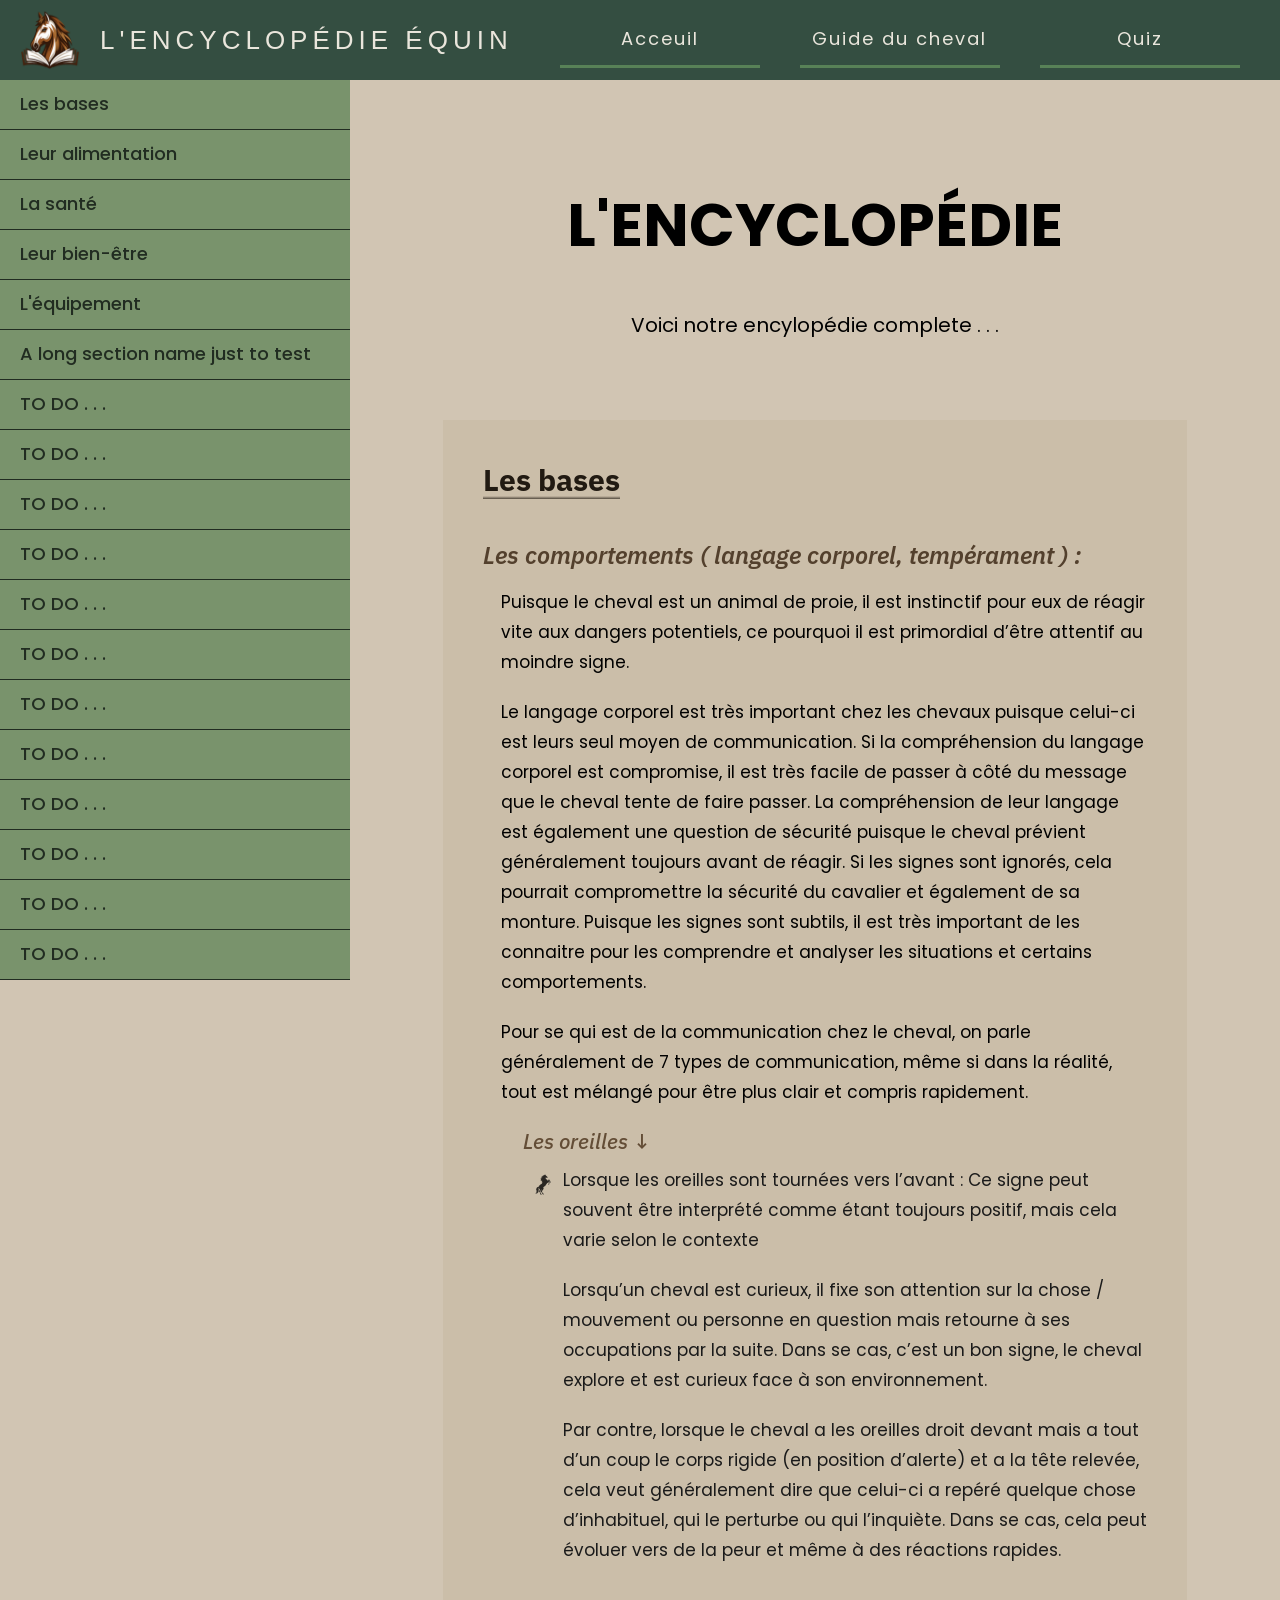
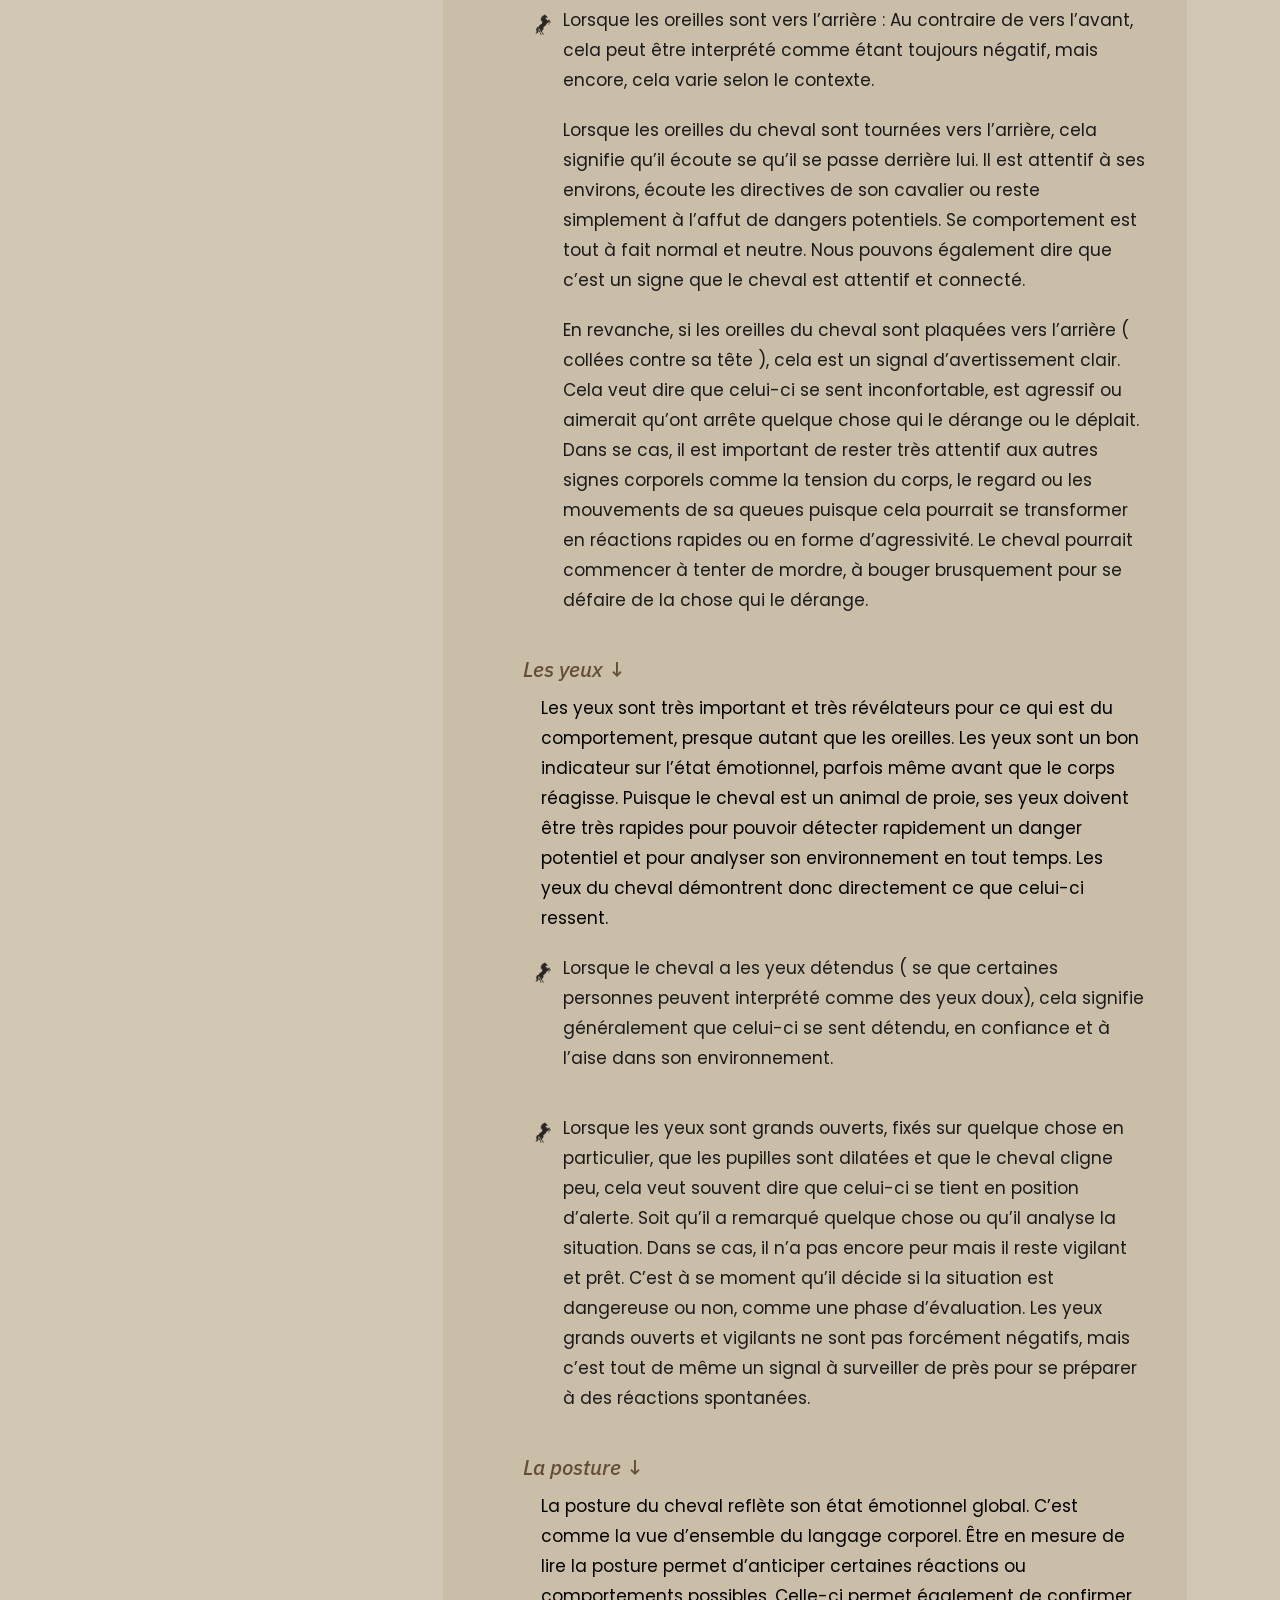
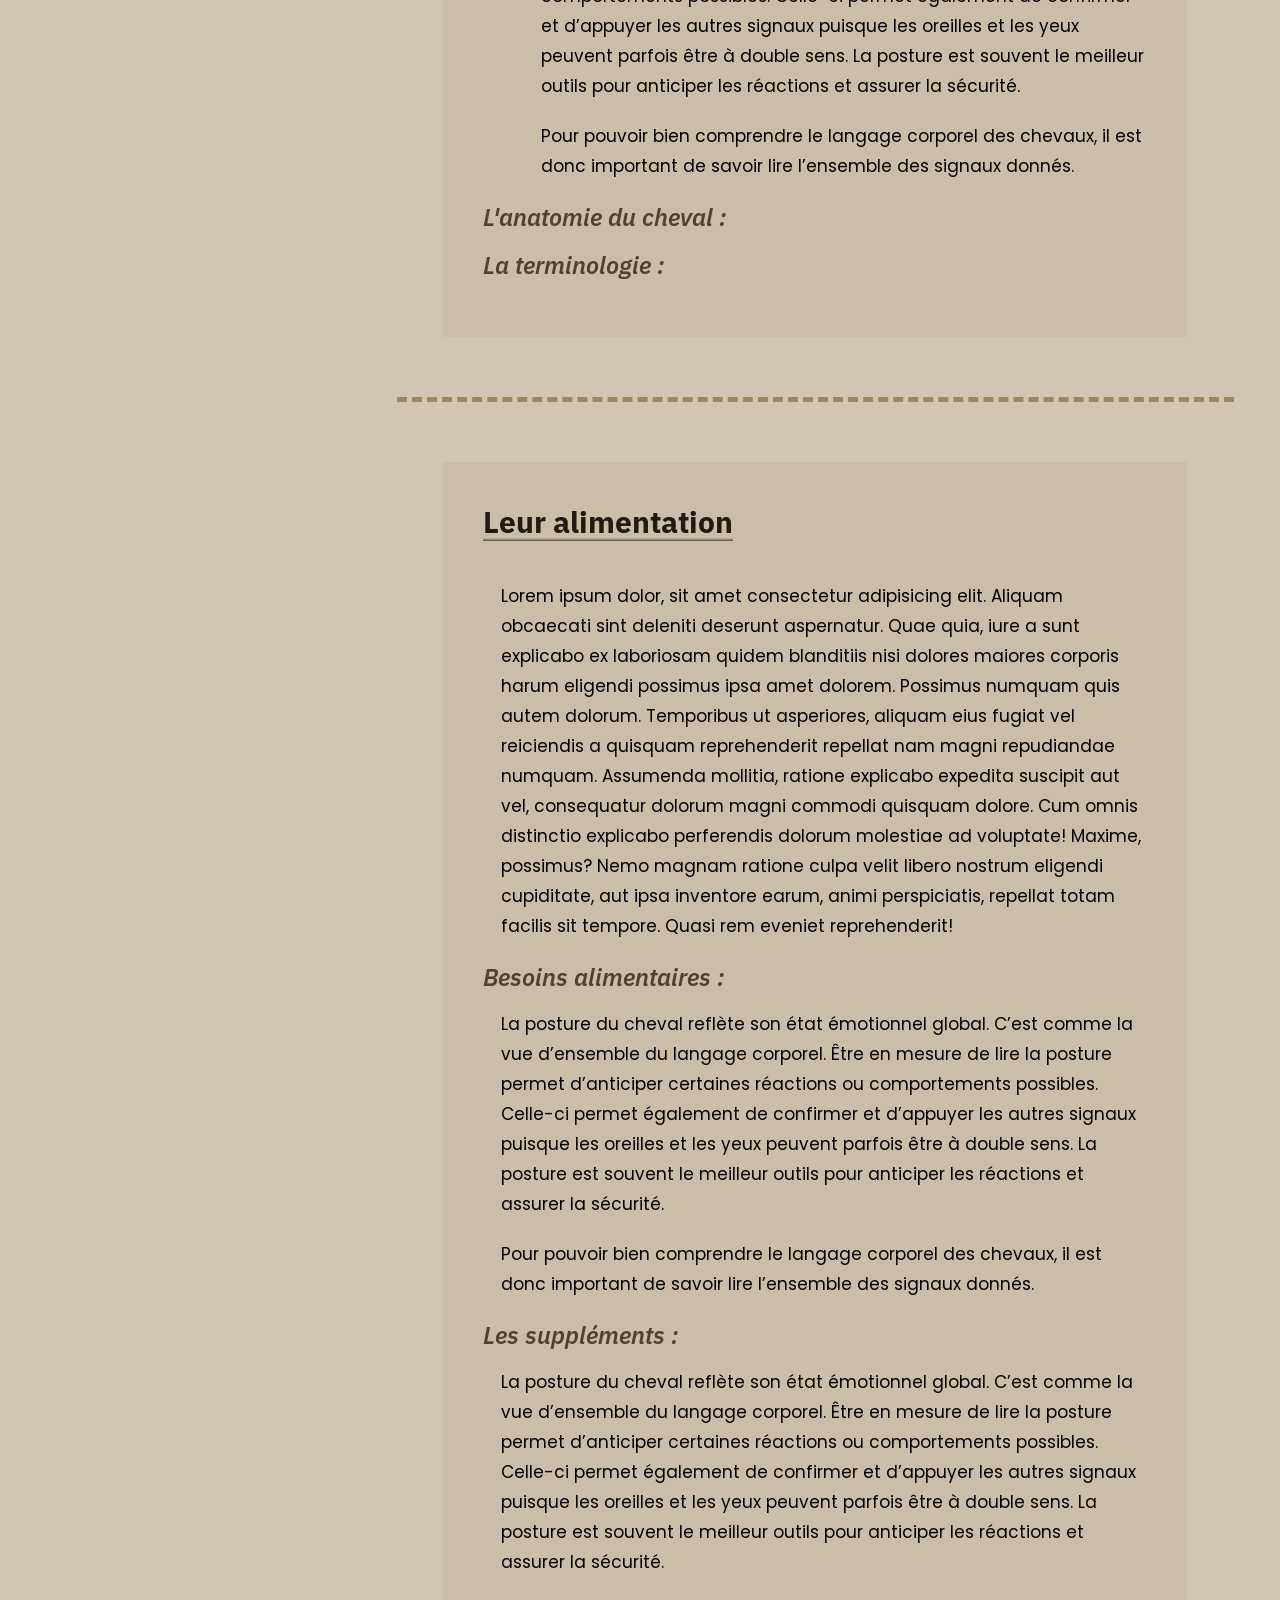
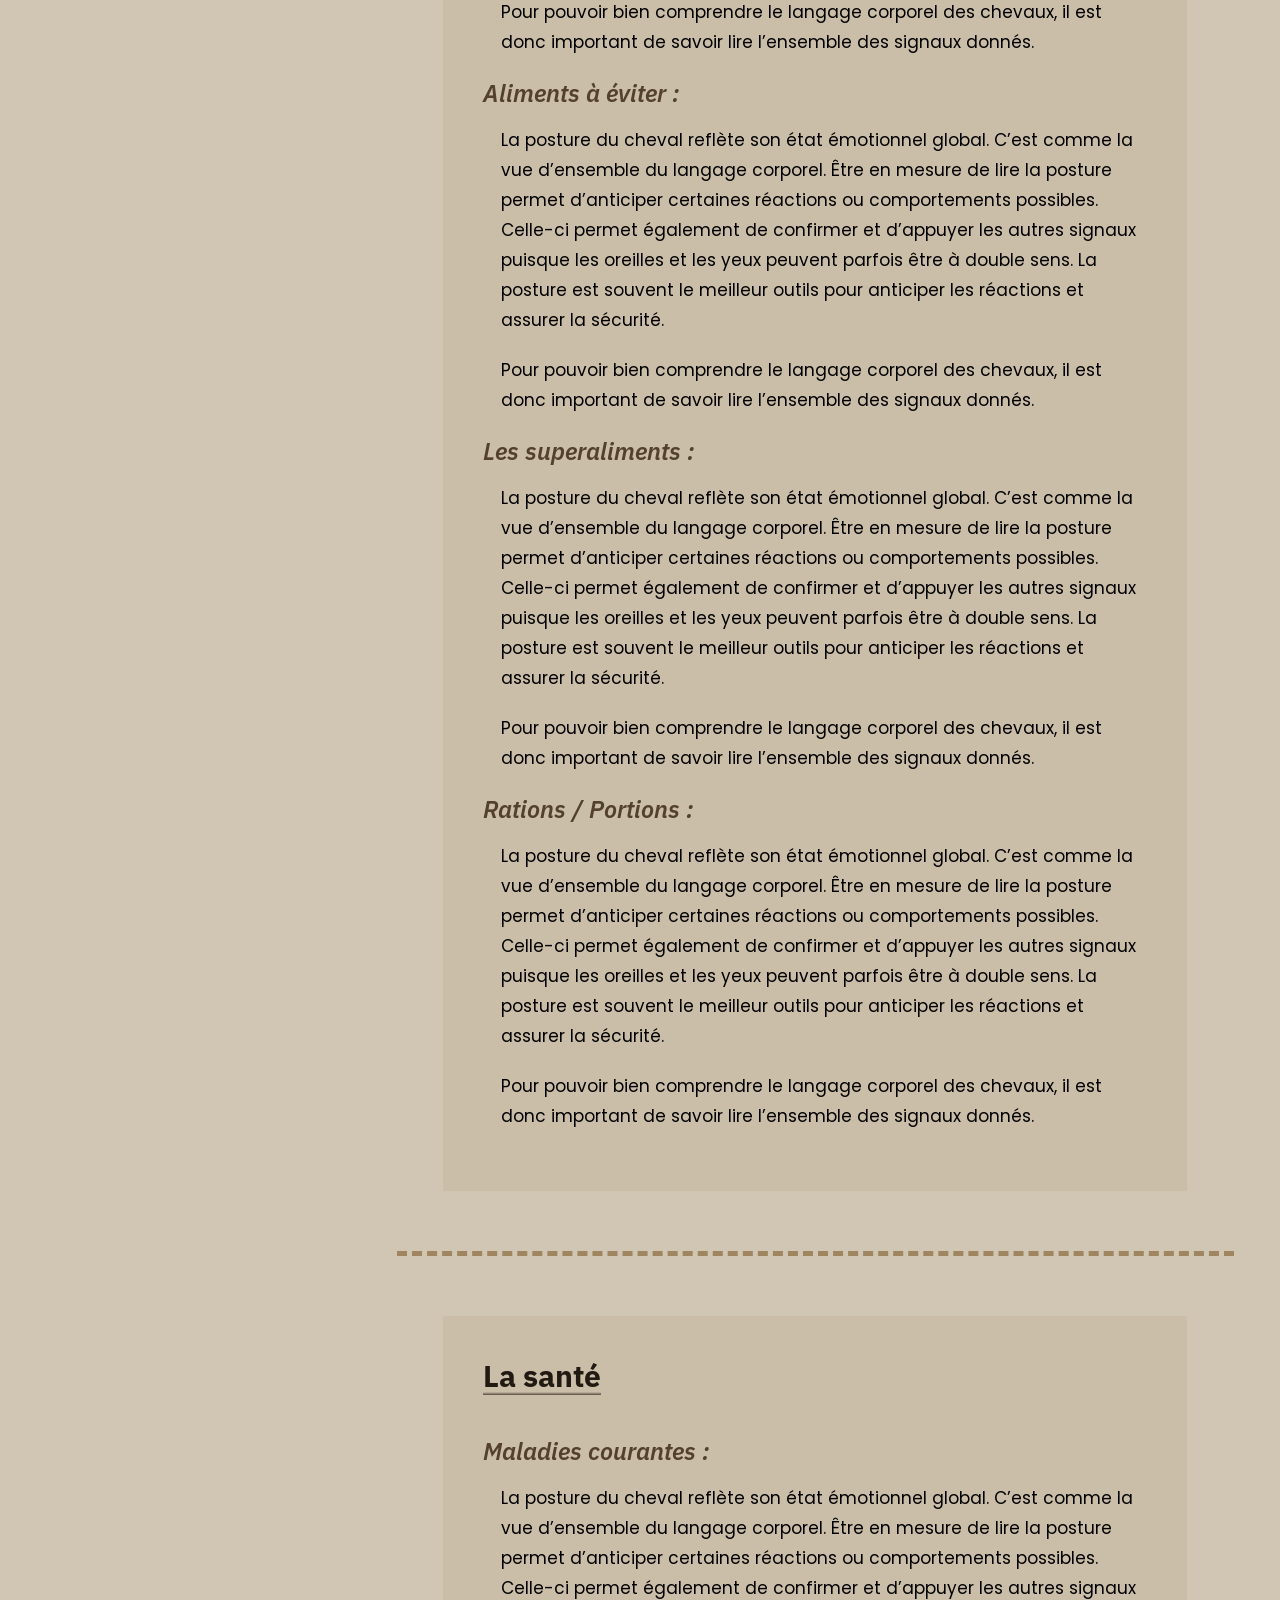
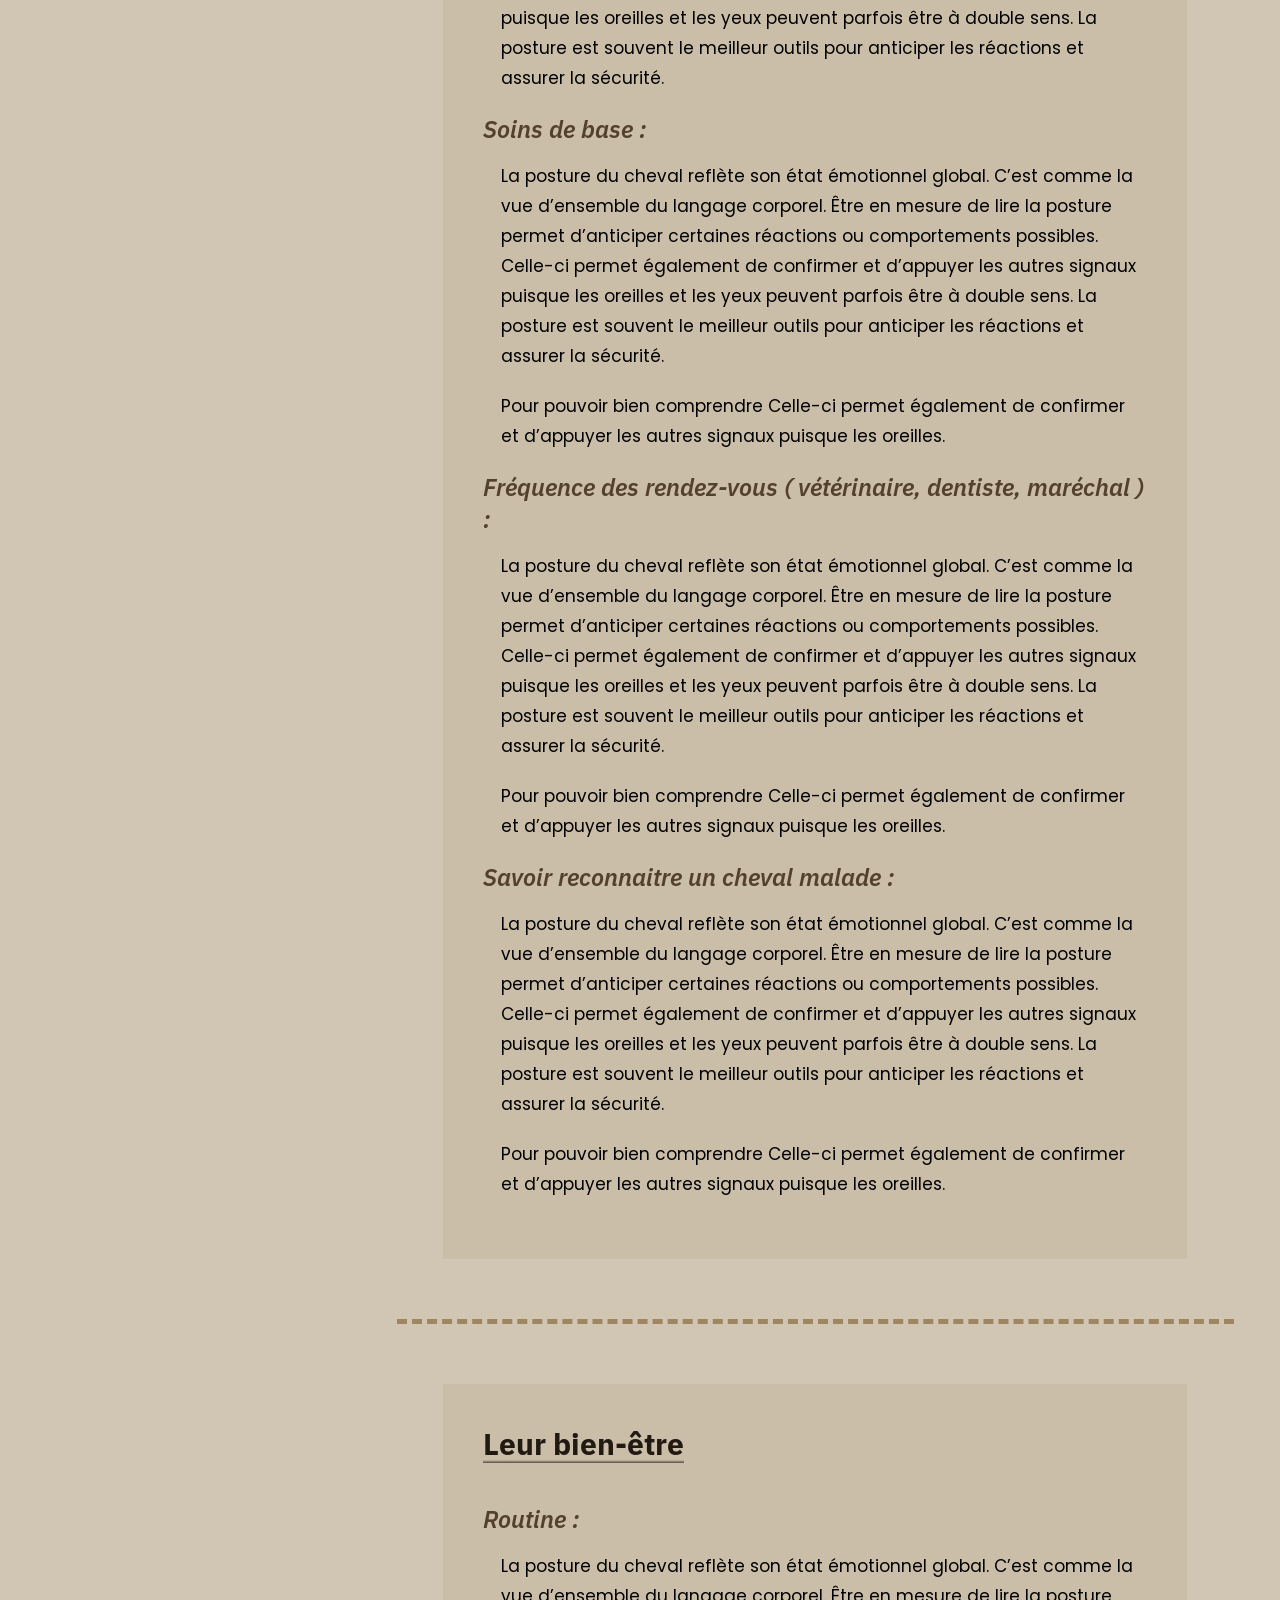
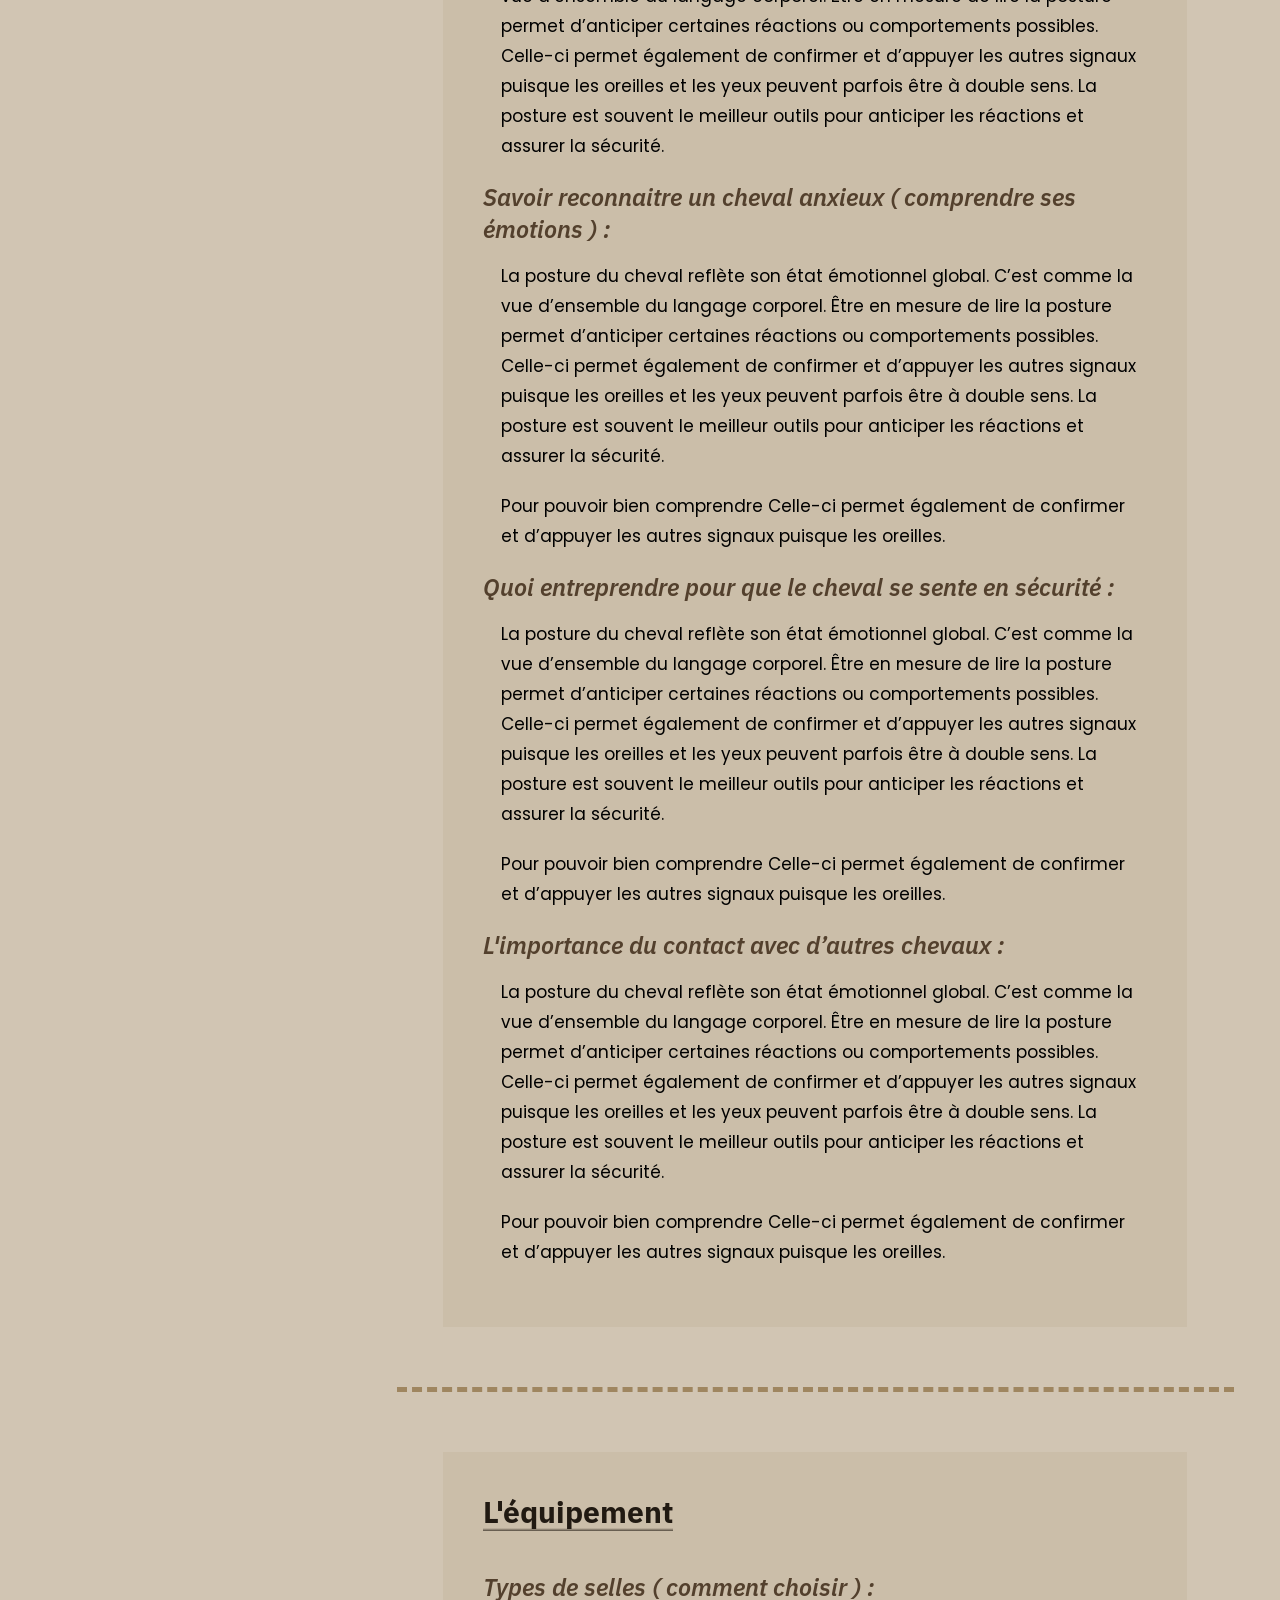
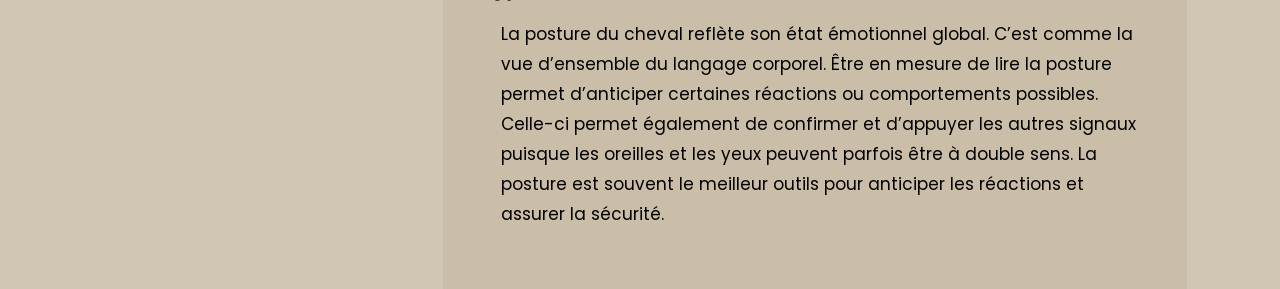
==== commit 9f8802e6: "working guide du cheval page on every device" ====
--- a/guide-du-cheval.html
+++ b/guide-du-cheval.html
@@ -5,19 +5,22 @@
     <meta name="viewport" content="width=device-width, initial-scale=1.0">
     <title>L'encyclopédie Équin</title>
     <link rel="icon" type="image/png" href="assets/main-logo.png">
+    <link rel="stylesheet" href="css/variables.css">
     <link rel="stylesheet" href="css/main.css">
     <link rel="stylesheet" href="css/guide-du-cheval.css">
-    <link rel="stylesheet" href="css/variables.css">
 </head>
 <body>
     <header>
         <nav class="nav-top">
             <div class="brand">
-                <img src="assets/main-logo.png" >
+                <img src="assets/main-logo.png" alt="logo image">
                 <p id="title">L'ENCYCLOPÉDIE ÉQUIN</p>
             </div>
-            <a class="nav-link" href="index.html">Acceuil</a>
-            <a class="nav-link" href="guide-du-cheval.html">Guide du cheval</a>
+            <div class="nav-links-container">
+                <a class="nav-link" href="index.html">Acceuil</a>
+                <a class="nav-link" href="guide-du-cheval.html">Guide du cheval</a>
+                <a class="nav-link" href="guide-du-cheval.html">Quiz</a>
+            </div>
         </nav>
     </header>
 
@@ -30,7 +33,7 @@
                     <li><a href="#santé">La santé</a></li>
                     <li><a href="#bien-etre">Leur bien-être</a></li>
                     <li><a href="#équipement">L'équipement</a></li>
-                    <li><a href="">TO DO . . .</a></li>
+                    <li><a href="">A long section name just to test</a></li>
                     <li><a href="">TO DO . . .</a></li>
                     <li><a href="">TO DO . . .</a></li>
                     <li><a href="">TO DO . . .</a></li>
--- a/css/variables.css
+++ b/css/variables.css
@@ -1,4 +1,5 @@
 :root {
+    /* COLORS */
     --button-green-clr: #3a5a40;
     --nav-green-clr: #344e41;
     --border-green-clr: #588157;
@@ -15,4 +16,7 @@
     --section-text-brown-clr: hsl(30, 30%, 10%);
     --sub-section-text-brown-clr: hsl(30, 30%, 25%);
     --mini-section-text-brown-clr: hsl(30, 30%, 30%);
+
+    /* SIZES */
+    --nav-side-width: 350px;
 }
--- a/css/main.css
+++ b/css/main.css
@@ -6,23 +6,25 @@
     box-sizing: border-box;
 }
 html {
-    font-size: 16px;
+    font-size: 20px;
     font-family: Verdana, Geneva, Tahoma, sans-serif;
     scroll-behavior: smooth;
 }
 
 body {
     background: var(--background-cream-clr);
+    display: flex;
+    flex-direction: column;
+    min-height: 100vh;
 }
 
 /* NAV BARS */
 .nav-top {
     height: 80px;
-    width: 100%;
+    width: 100dvw;
 
     display: grid;
     grid-template-columns: 1.4fr 1fr;
-
     align-items: center;
     justify-content: center;
 
@@ -102,9 +104,6 @@
 /* FOOTER */
 
 footer {
-    position: absolute;
-    bottom: 0;
-
     width: 100%;
     height: 60px;
 
@@ -153,10 +152,9 @@
     }
 }
 
-
 @media screen and (max-width: 940px) {
     .nav-top {
-        height: 140px;
+        height: 120px;
 
         display: flex;  
         flex-direction: column;
@@ -164,8 +162,6 @@
         justify-content: space-between;
         align-items: center;
         gap: 10px;
-
-        position: relative;
     }
 
     .brand {
@@ -180,7 +176,7 @@
         width: 100%;
         height: 40px;
         white-space: nowrap;
-        margin-top: 1rem;
+        margin-top: 0.5rem;
 
         margin-left: 80px;
         font-size: 1.3rem;
@@ -191,14 +187,16 @@
         display: inline-block;
         background-image: url("../assets/main-logo.png");
         background-position: center;
-        background-size: 60px;
+        background-size: 50px;
+        background-repeat: no-repeat;
 
         vertical-align: middle;
 
-        width: 60px;
-        height: 60px;
+        width: 50px;
+        height: 50px;
 
         margin-left: 20px; 
+        
     }
 
     .brand img {
@@ -215,12 +213,61 @@
     }
 
     .nav-links-container {
+        width: max-content;
         height: 60px;
         margin-right: 0;
     }
 
 }
 
-@media screen and (max-width: 850px) {
-
+@media screen and (max-width: 625px) {
+    
+    .nav-top {
+        height: 170px;
+        
+        gap: 0;
+    }
+
+    .brand {
+        height: 4.5rem;
+
+        display: flex;
+        align-items: center;
+    }
+
+    .brand #title {
+        white-space: wrap;
+        margin: auto;
+        margin-top: .7rem;
+        
+        max-width: 15rem;
+        height: 100%;
+        font-size: 1.3rem;
+        font-weight: 400;
+        position: relative;
+    }
+    .brand #title::after {
+        position: absolute;
+        bottom: 20px;
+        
+        background-size: 30px;
+        width: 30px;
+        height: 30px;
+    }
+
+    .nav-links-container {
+        width: max-content;
+
+        gap: 1rem;
+        margin-bottom: .5rem;
+    }
+    .nav-link {
+        width: 5rem;
+        min-width: 5rem;
+        height: 70%;
+        font-size: 0.75rem;
+        
+        padding: 1.4rem 0;
+        font-weight: 200;
+    }
 }
--- a/css/guide-du-cheval.css
+++ b/css/guide-du-cheval.css
@@ -22,14 +22,17 @@
 }
 
 aside {
-    width: 20vw; 
-    height: 100vh;  
+    width: var(--nav-side-width);
+    max-width: var(--nav-side-width);
+    flex-shrink: 0;
 }
 .nav-side {
-    width: 20vw; 
+    width: var(--nav-side-width);
+    max-width: var(--nav-side-width); 
     height: 100vh;
     
     overflow-y: auto;
+    overflow-x: hidden;
     position: fixed;
     top: 80px;
 }
@@ -73,10 +76,10 @@
 }
 
 main {
-    margin-left: 20vw;
+
+    flex-grow: 1;
     margin-top: 80px;
-    min-width: 80vw;
-
+    
     display: flex;
     flex-direction: column;
     align-items: center;
@@ -172,4 +175,47 @@
     color: hsl(0, 0%, 10%);
 }
 
-
+/* MEDIA QUERIES */
+@media screen and (max-width: 1100px) {
+    :root {
+        --nav-side-width: 300px;
+    }
+
+    main .section {
+        width: 90%;
+    }
+    
+}
+
+
+@media screen and (max-width: 940px) {
+    :root {
+        --nav-side-width: 200px;
+    }
+    
+    main h1 {
+        font-size: 2rem;
+        margin-top: 1rem;
+    }
+}
+
+
+@media screen and (max-width: 625px) {
+
+
+    aside {
+        display: none;
+    }
+
+    main h1 {
+        font-size: 2rem;
+        margin-top: 1rem;
+    }
+    main .text-encylopédie-pres {
+        font-size: .85rem;
+    }
+    
+    main .section {
+        width: 95%;
+    }
+}
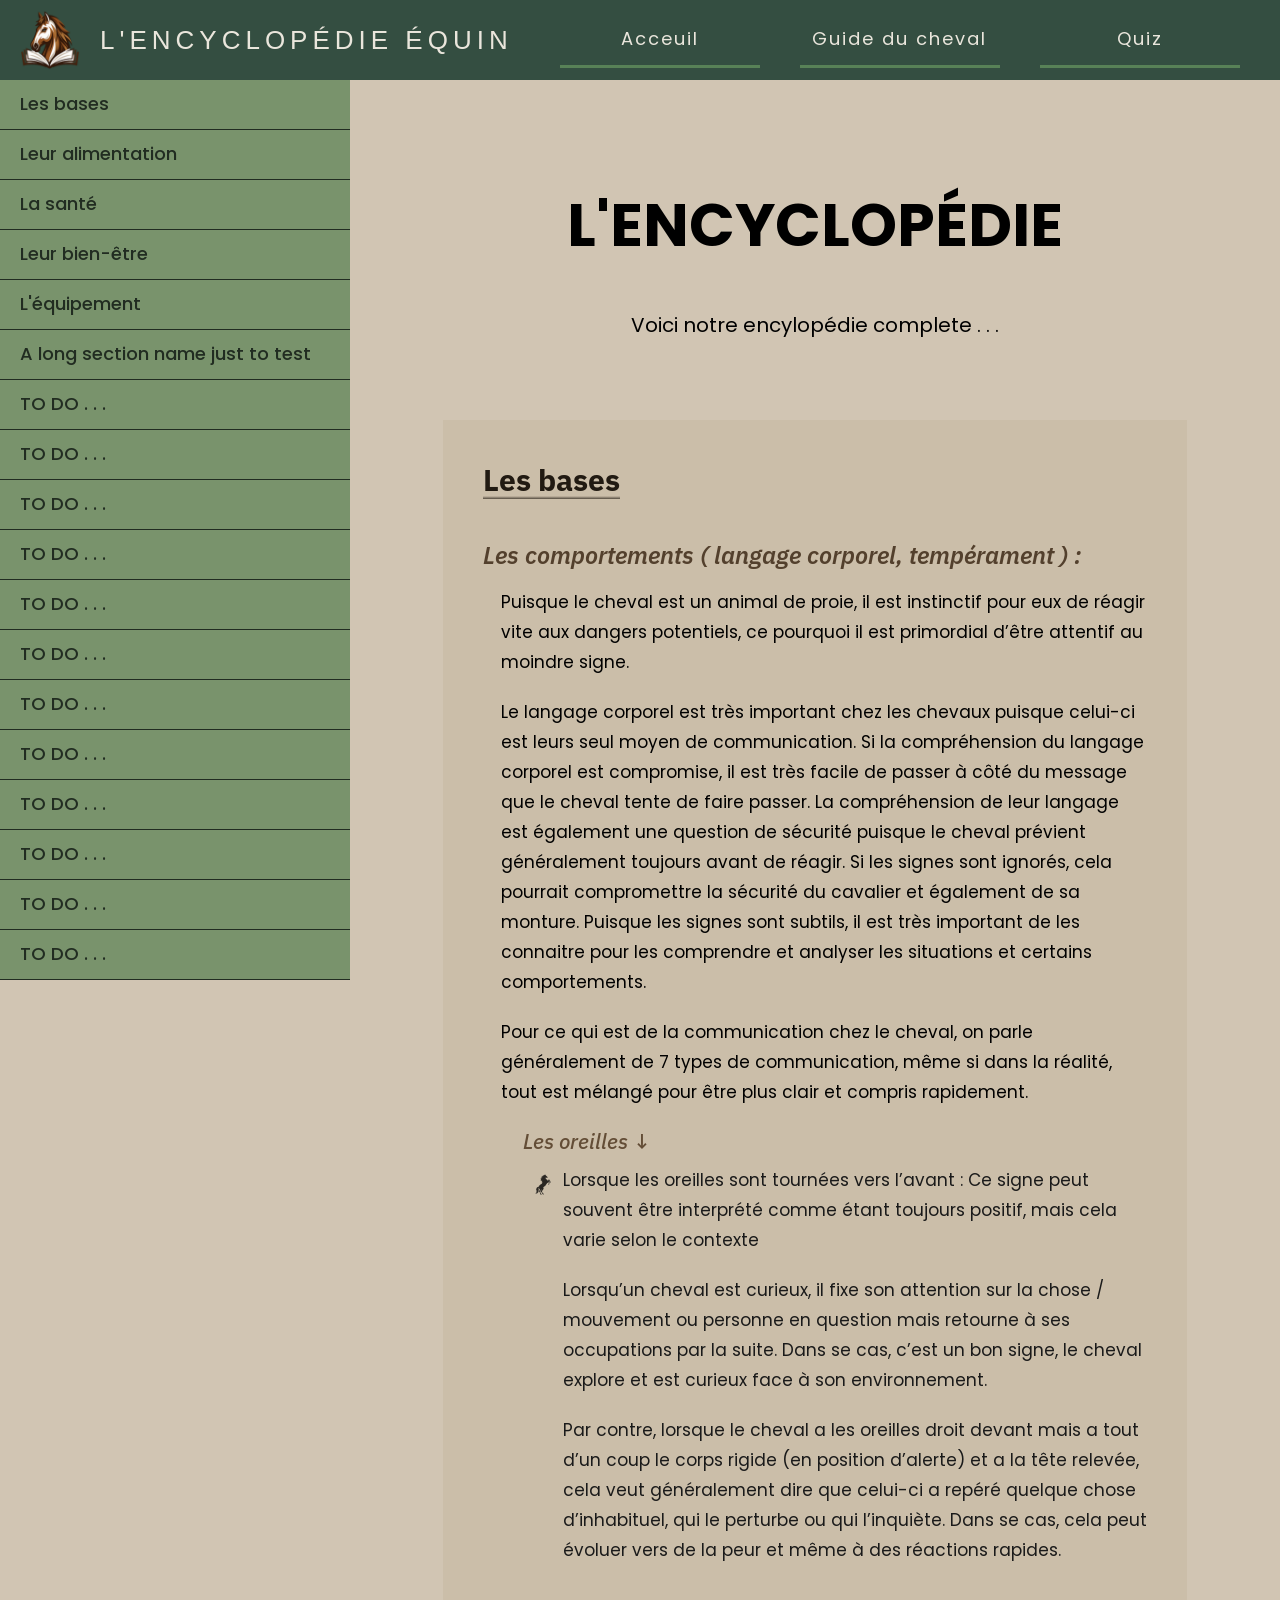
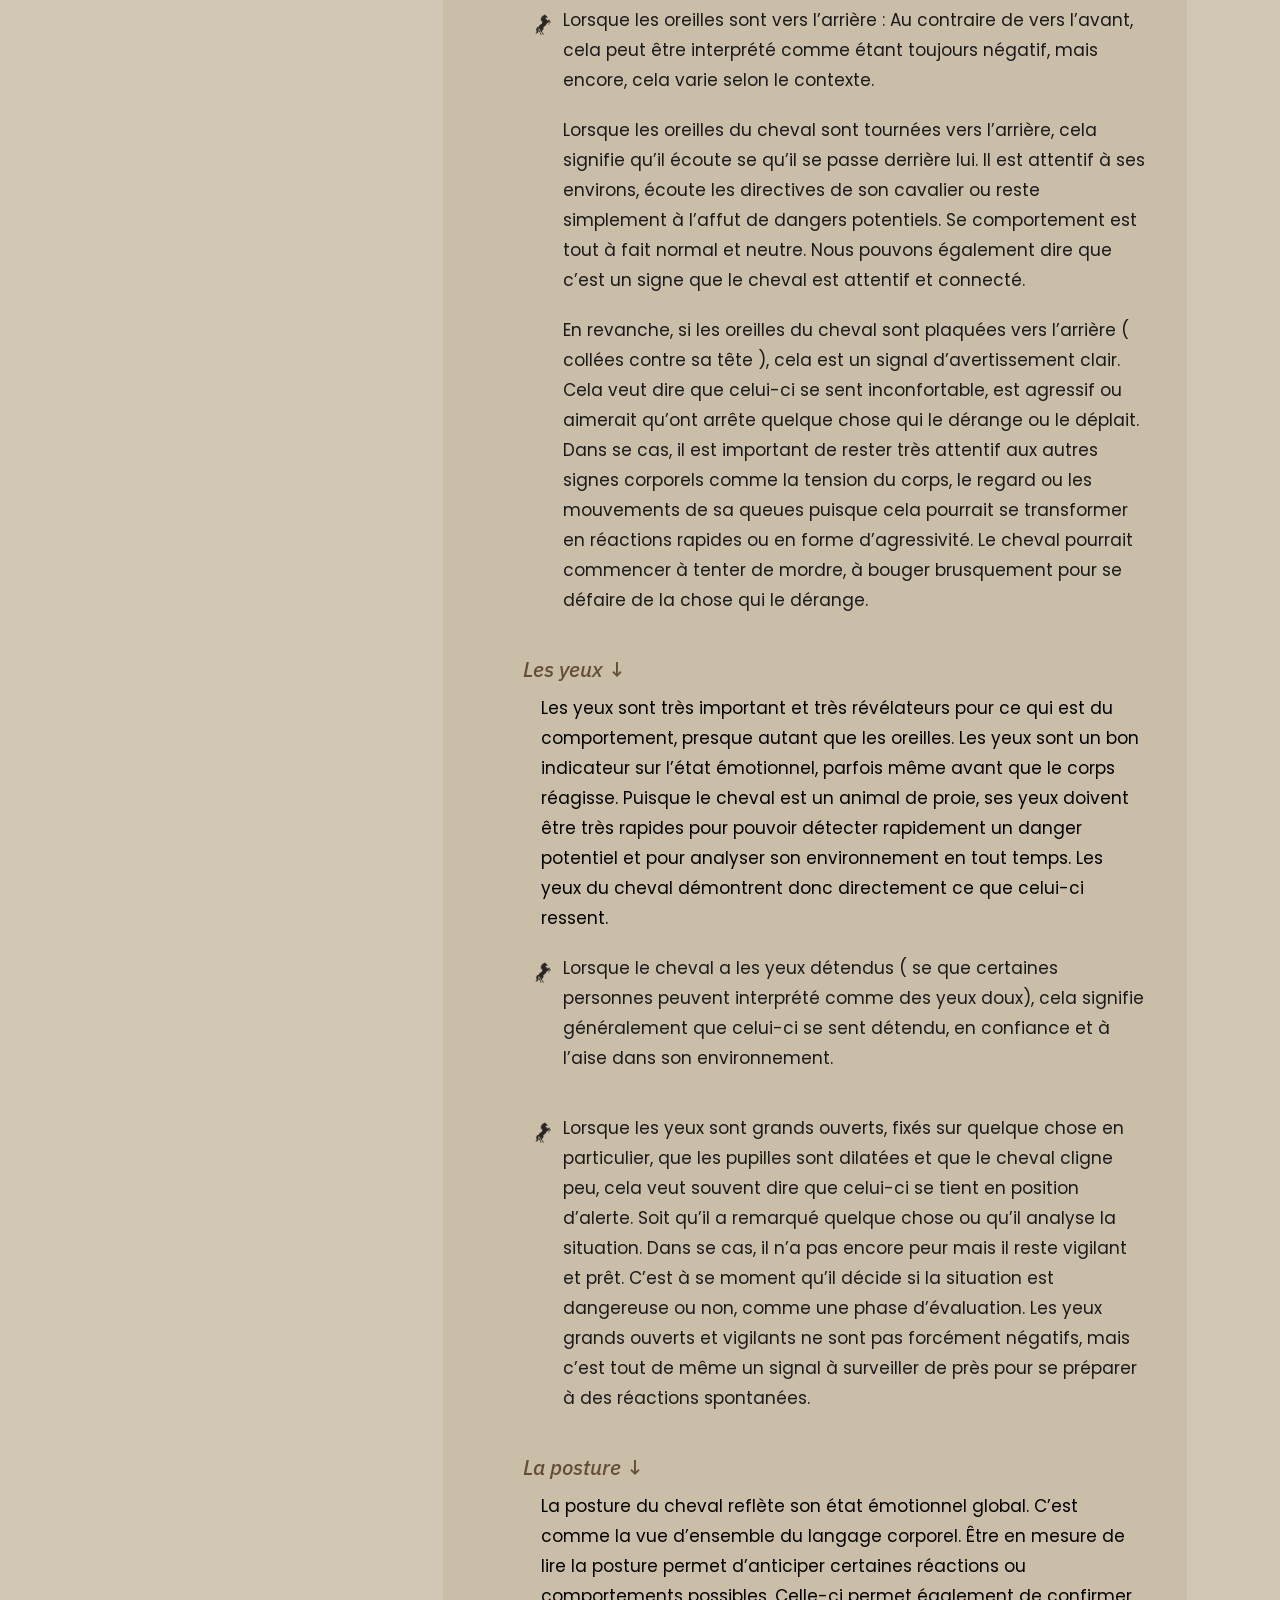
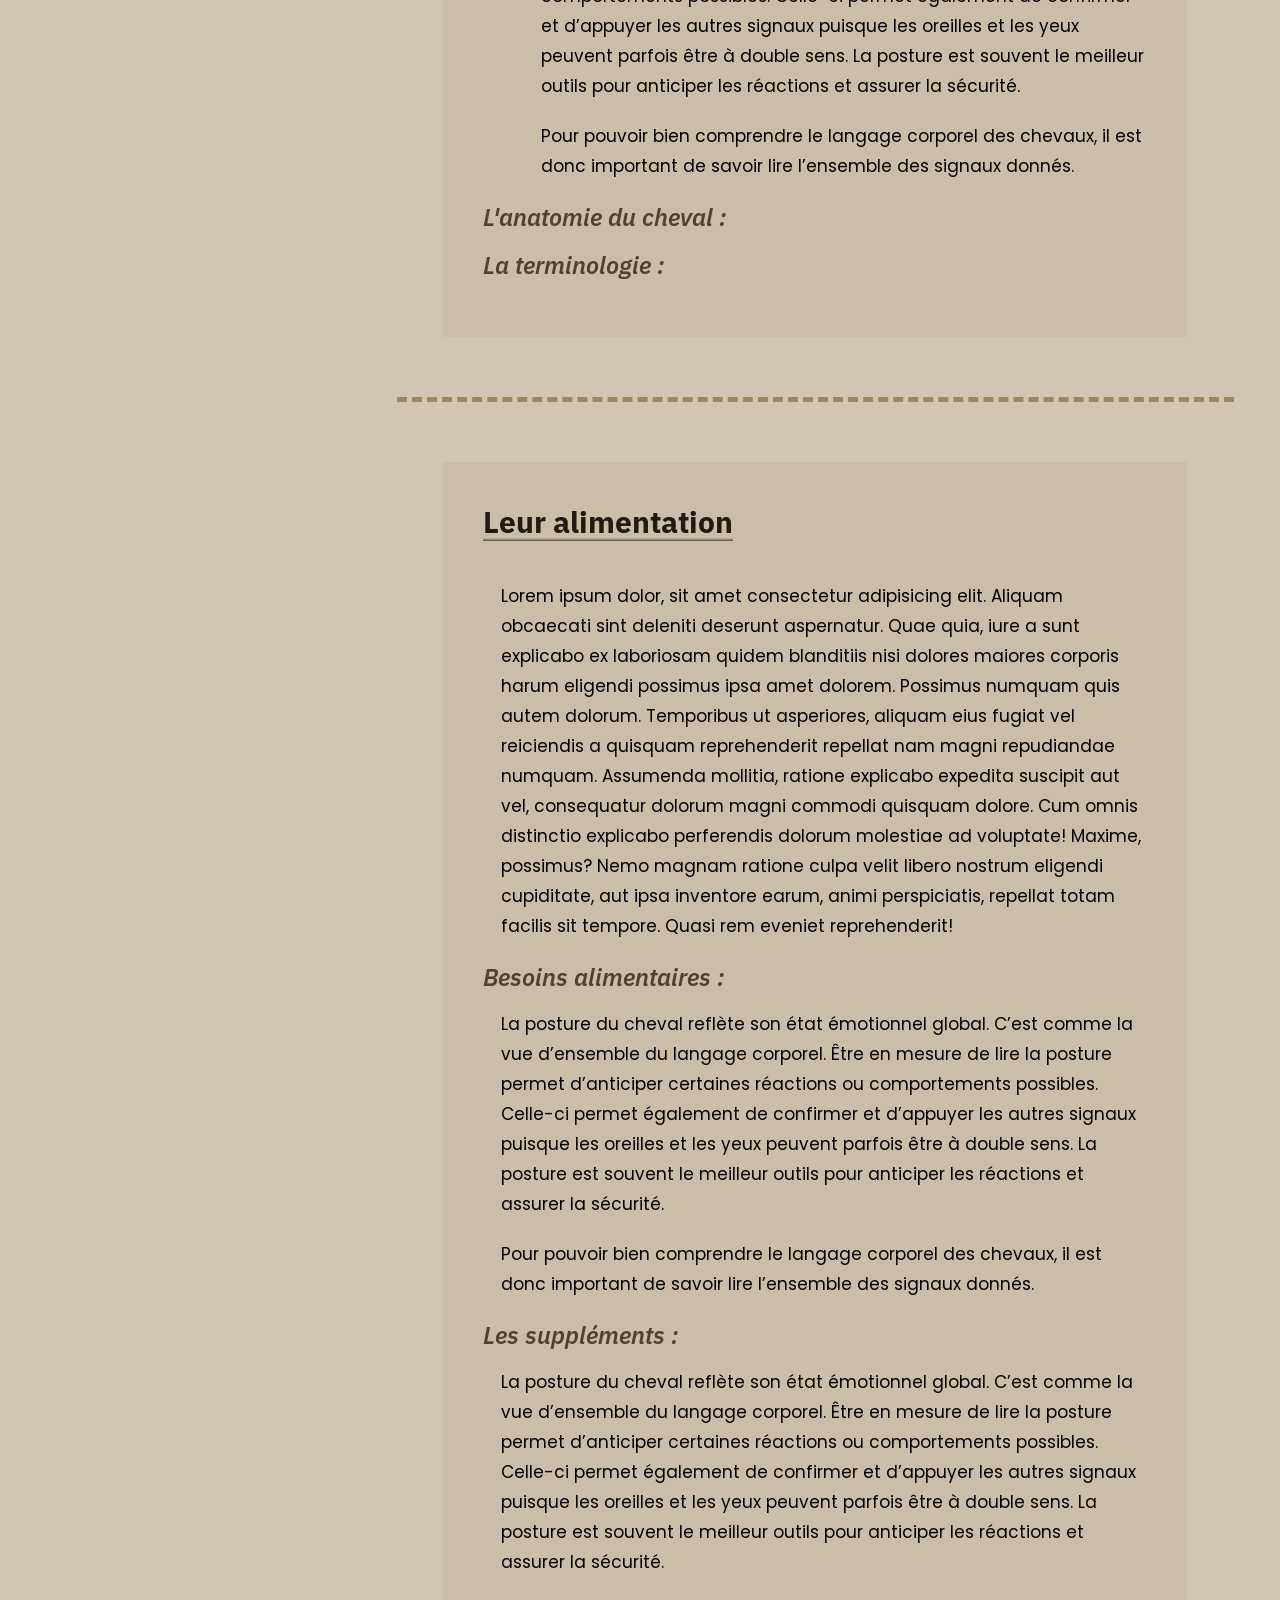
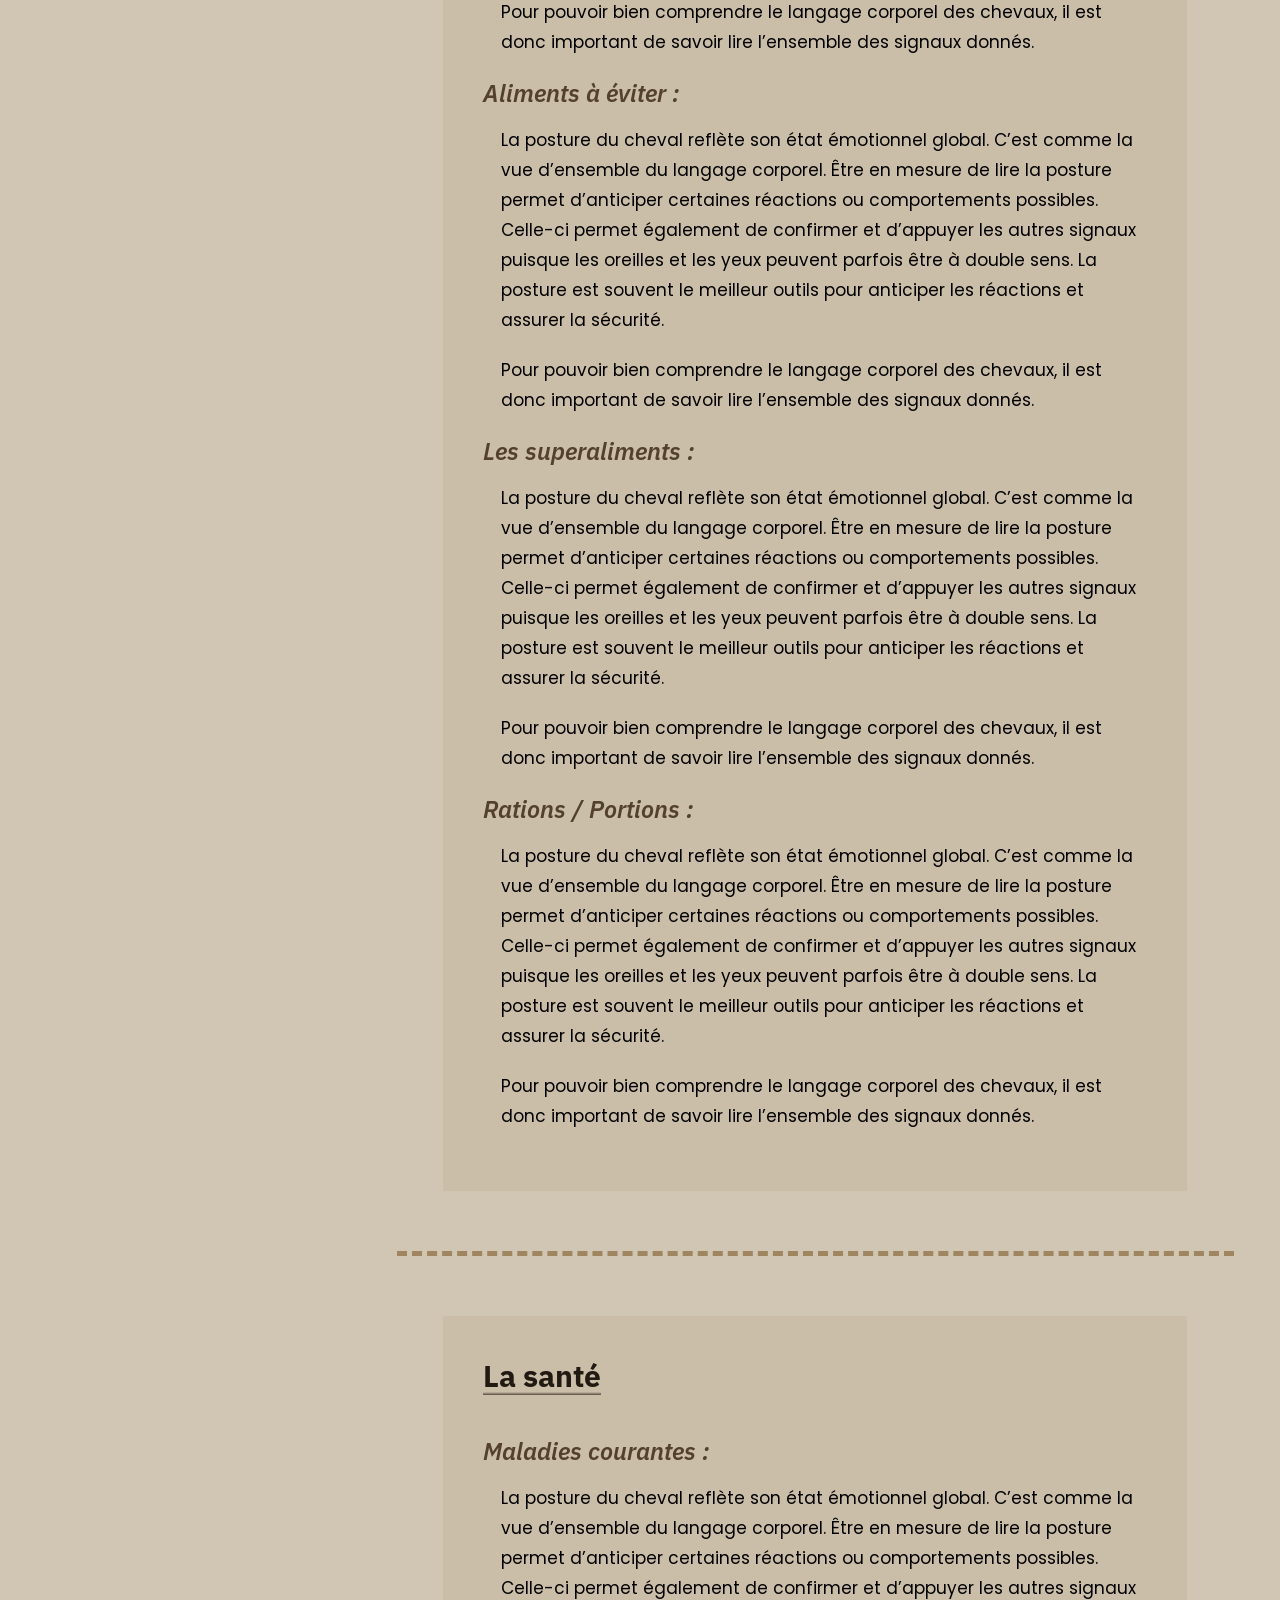
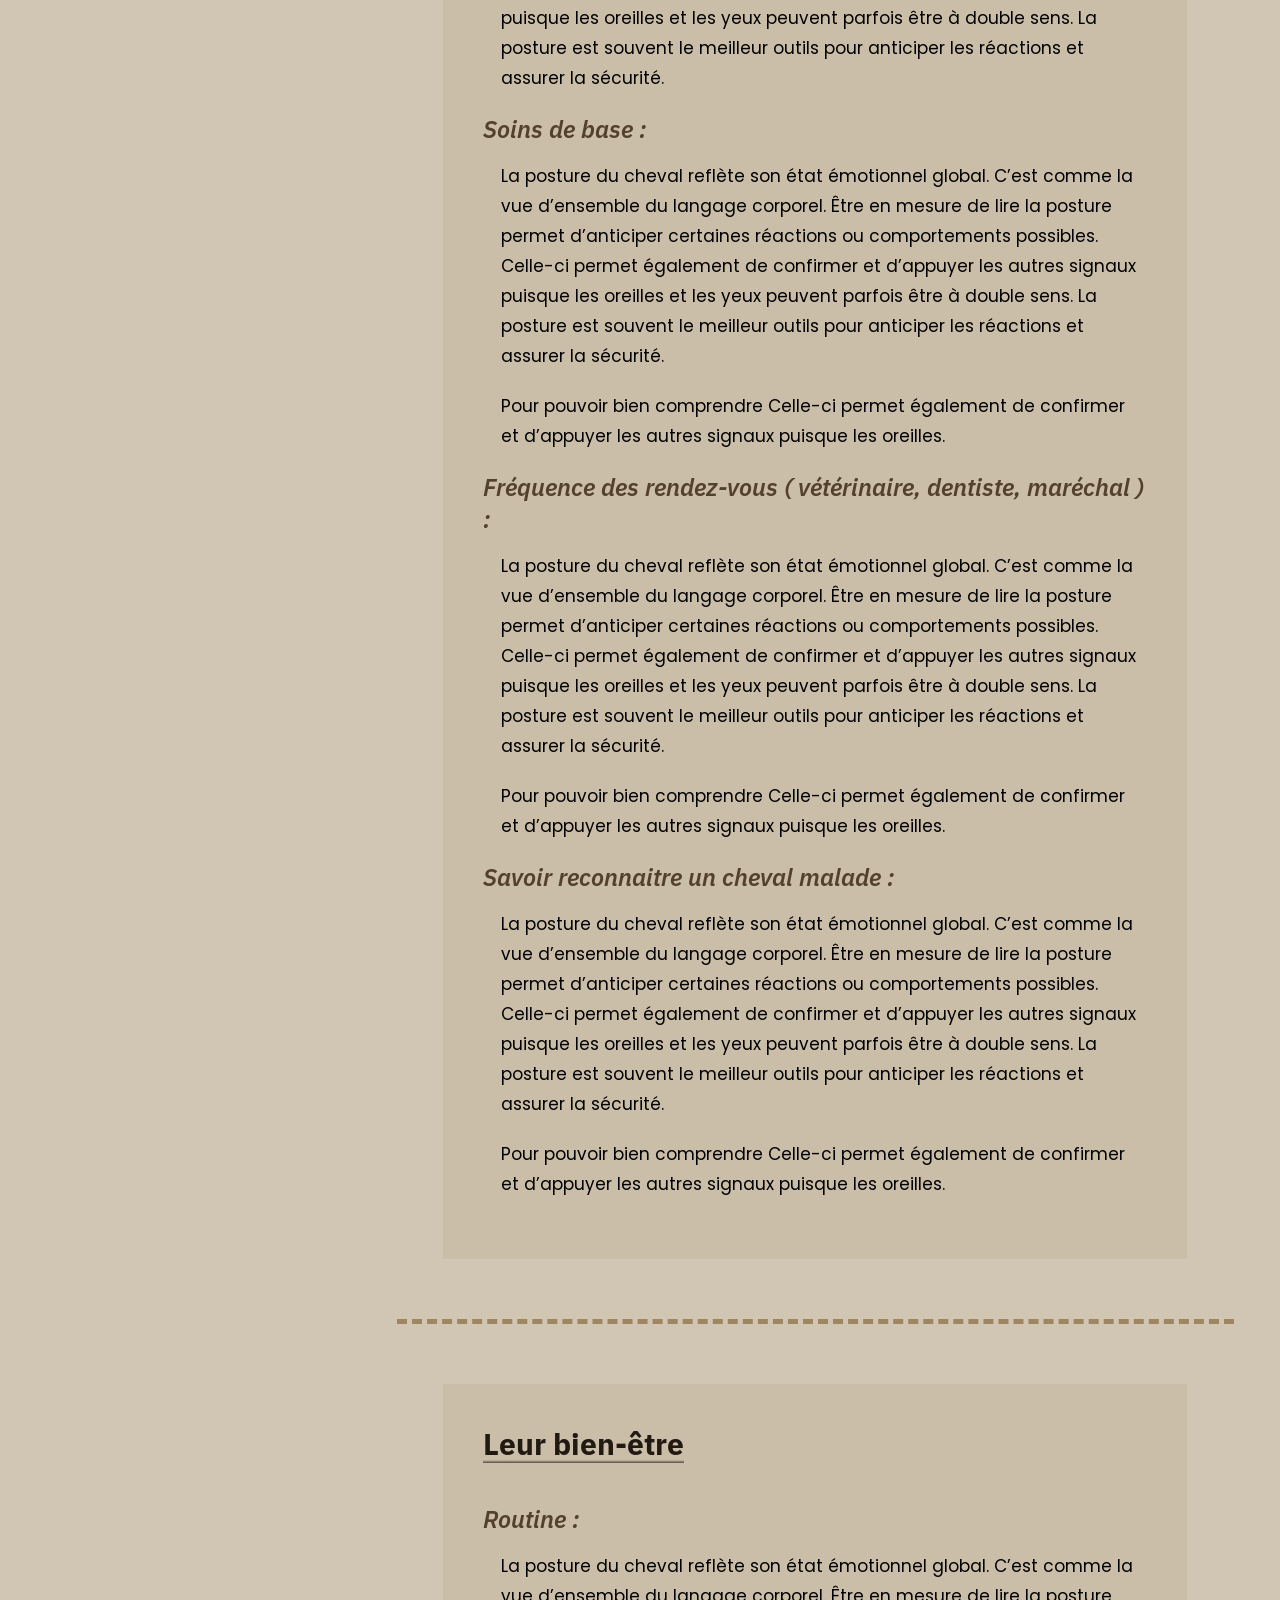
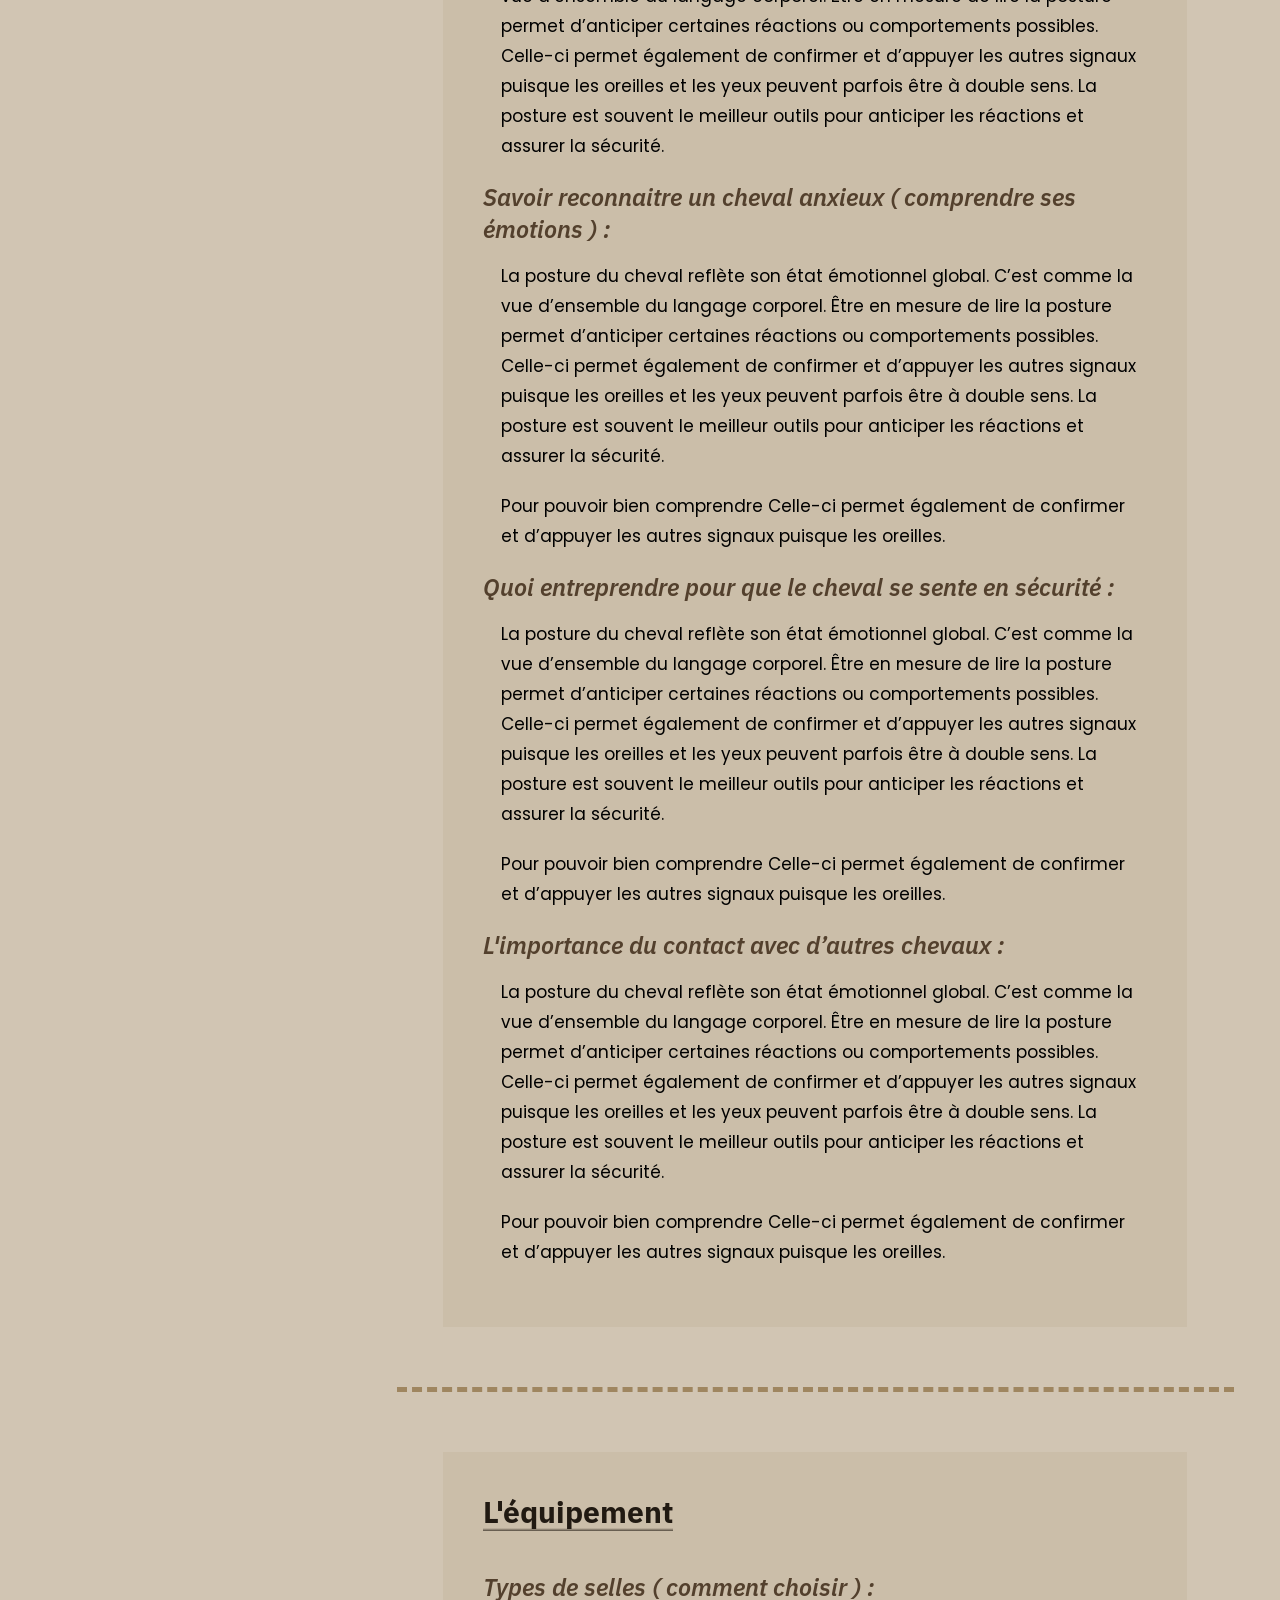
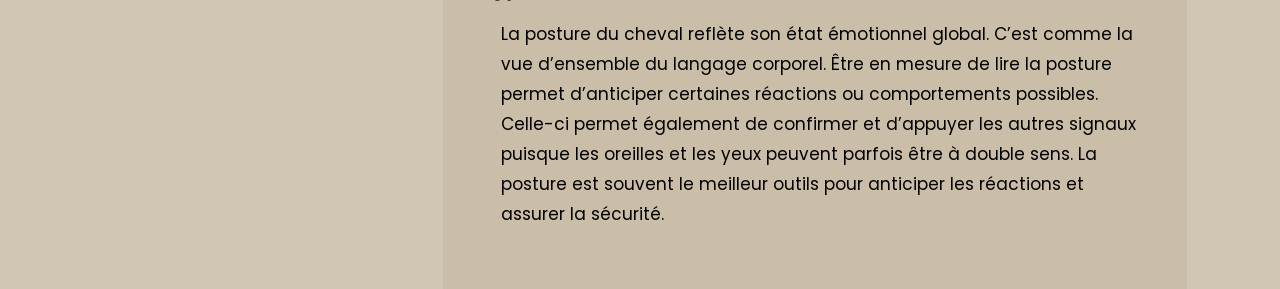
==== commit 74c1f25d: "fonts color" ====
--- a/guide-du-cheval.html
+++ b/guide-du-cheval.html
@@ -120,7 +120,7 @@
 
                     <p>Puisque le cheval est un animal de proie, il est instinctif pour eux de réagir vite aux dangers potentiels, ce pourquoi il est primordial d’être attentif au moindre signe.</p>
                     <p>Le langage corporel est très important chez les chevaux puisque celui-ci est leurs seul moyen de communication. Si la compréhension du langage corporel est compromise, il est très facile de passer à côté du message que le cheval tente de faire passer. La compréhension de leur langage est également une question de sécurité puisque le cheval prévient généralement toujours avant de réagir. Si les signes sont ignorés, cela pourrait compromettre la sécurité du cavalier et également de sa monture. Puisque les signes sont subtils, il est très important de les connaitre pour les comprendre et analyser les situations et certains comportements.</p>
-                    <p>Pour se qui est de la communication chez le cheval, on parle généralement de 7 types de communication, même si dans la réalité, tout est mélangé pour être plus clair et compris rapidement.</p>
+                    <p>Pour ce qui est de la communication chez le cheval, on parle généralement de 7 types de communication, même si dans la réalité, tout est mélangé pour être plus clair et compris rapidement.</p>
                     
                     <div class="mini-section">
                         <h4>Les oreilles</h4>
--- a/css/variables.css
+++ b/css/variables.css
@@ -13,6 +13,7 @@
 
     --cream-text-clr: hsl(43, 26%, 89%);
 
+    --section-p-text-brown-clr: hsl(30, 30%, 12%);
     --section-text-brown-clr: hsl(30, 30%, 10%);
     --sub-section-text-brown-clr: hsl(30, 30%, 25%);
     --mini-section-text-brown-clr: hsl(30, 30%, 30%);
--- a/css/main.css
+++ b/css/main.css
@@ -222,11 +222,15 @@
 
 @media screen and (max-width: 625px) {
     
+    header {
+        position: sticky;
+        top: -100px;
+    }
     .nav-top {
-        height: 170px;
-        
+        height: 170px; 
         gap: 0;
-    }
+        position: relative;
+    } 
 
     .brand {
         height: 4.5rem;
--- a/css/guide-du-cheval.css
+++ b/css/guide-du-cheval.css
@@ -202,20 +202,54 @@
 
 @media screen and (max-width: 625px) {
 
+    .content-wrapper {
+        margin-top: 0;
+    }
 
     aside {
         display: none;
     }
 
+    main {
+        margin-top: 1rem;
+    }
+
     main h1 {
         font-size: 2rem;
-        margin-top: 1rem;
+        margin-top: .5rem;
     }
     main .text-encylopédie-pres {
         font-size: .85rem;
+        margin-top: .5rem;
+        margin-bottom: 3rem;
     }
     
     main .section {
         width: 95%;
-    }
+        padding: 20px;
+        font-size: .9rem;
+    }
+
+    main .section .sub-section .mini-section {
+        margin-left: 1rem;
+    }
+    main .section .sub-section .mini-section ul {
+        margin-left: -1rem;
+    }
+
+    main .section .sub-section h3 {
+        font-size: 1.1em;
+    }
+    main .section .sub-section p {
+        color: var(--section-p-text-brown-clr);
+        font-size: 0.85em;
+    }
+    main .section .sub-section .mini-section h4 {
+        font-size: 1em;
+    }
+    main .section .sub-section .mini-section ul li p {
+        font-size: 0.8em;
+        color: var(--section-p-text-brown-clr);
+    }
+    
 }
